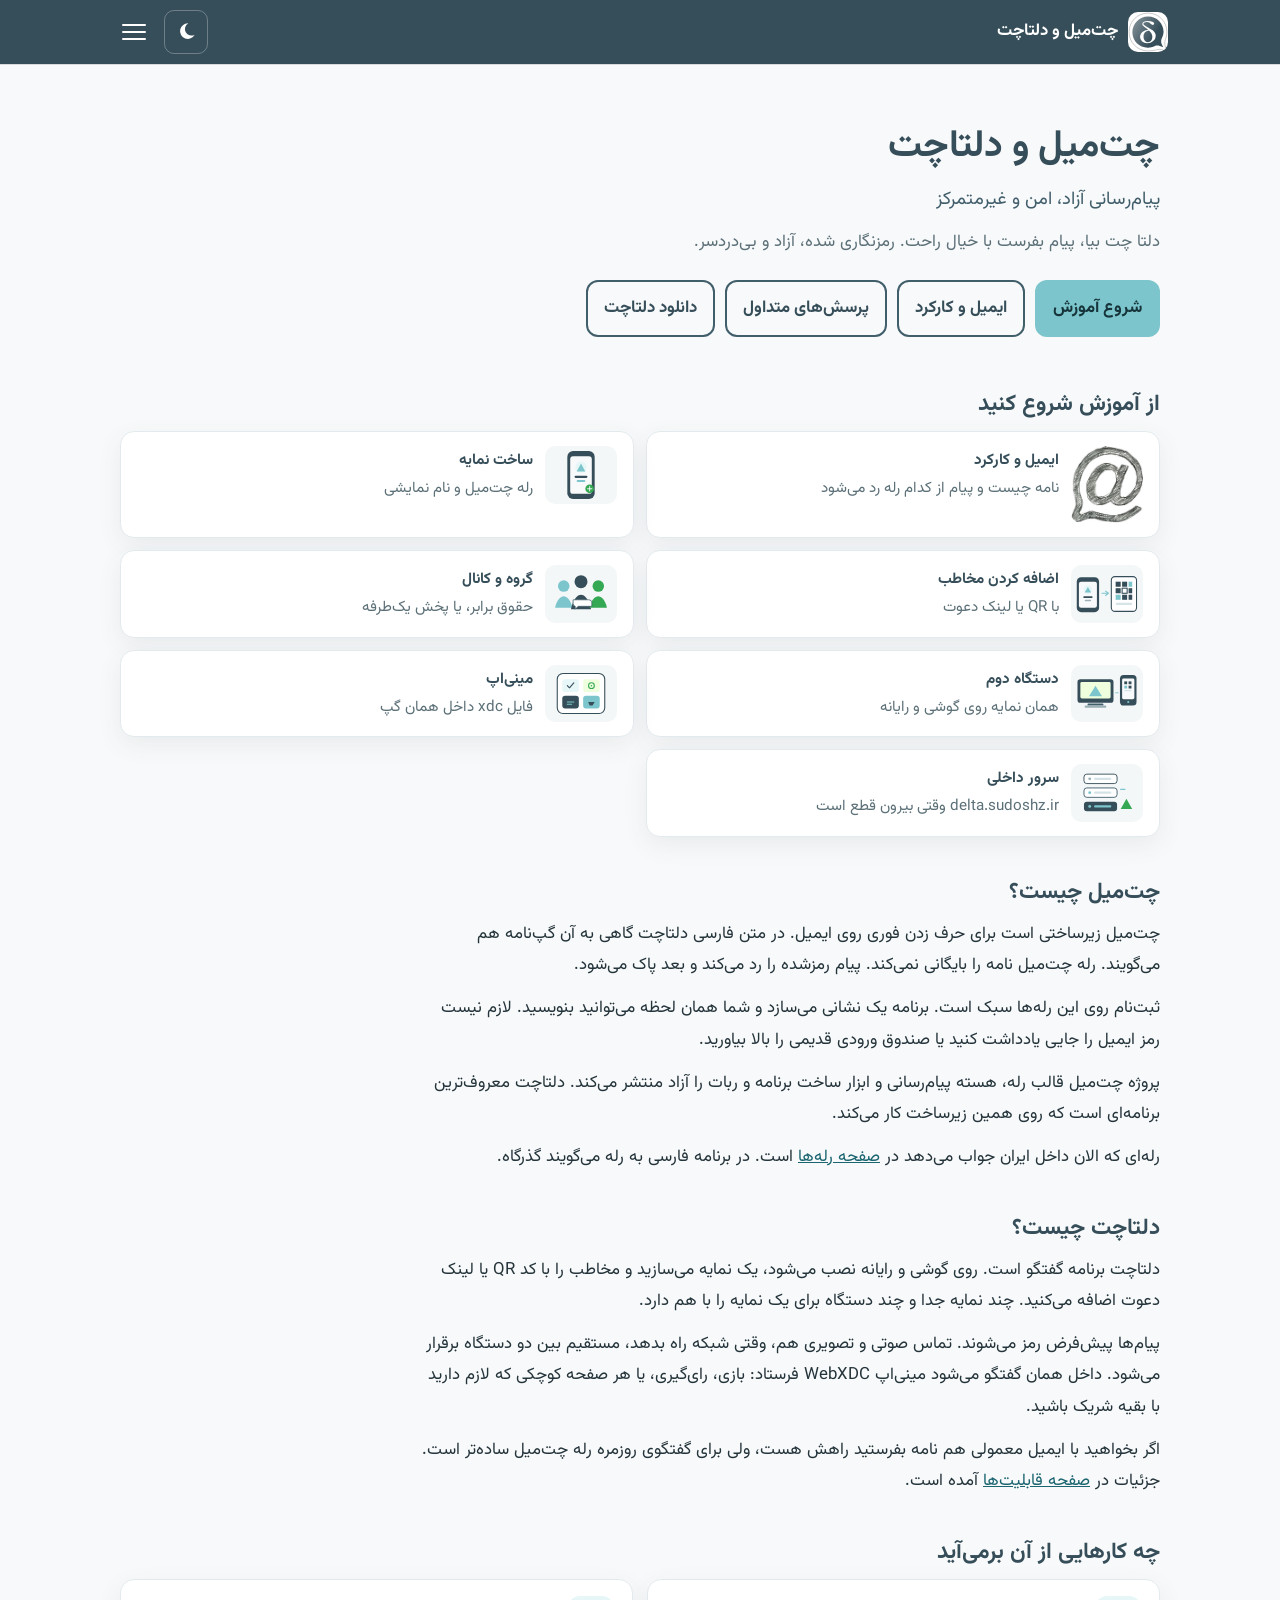
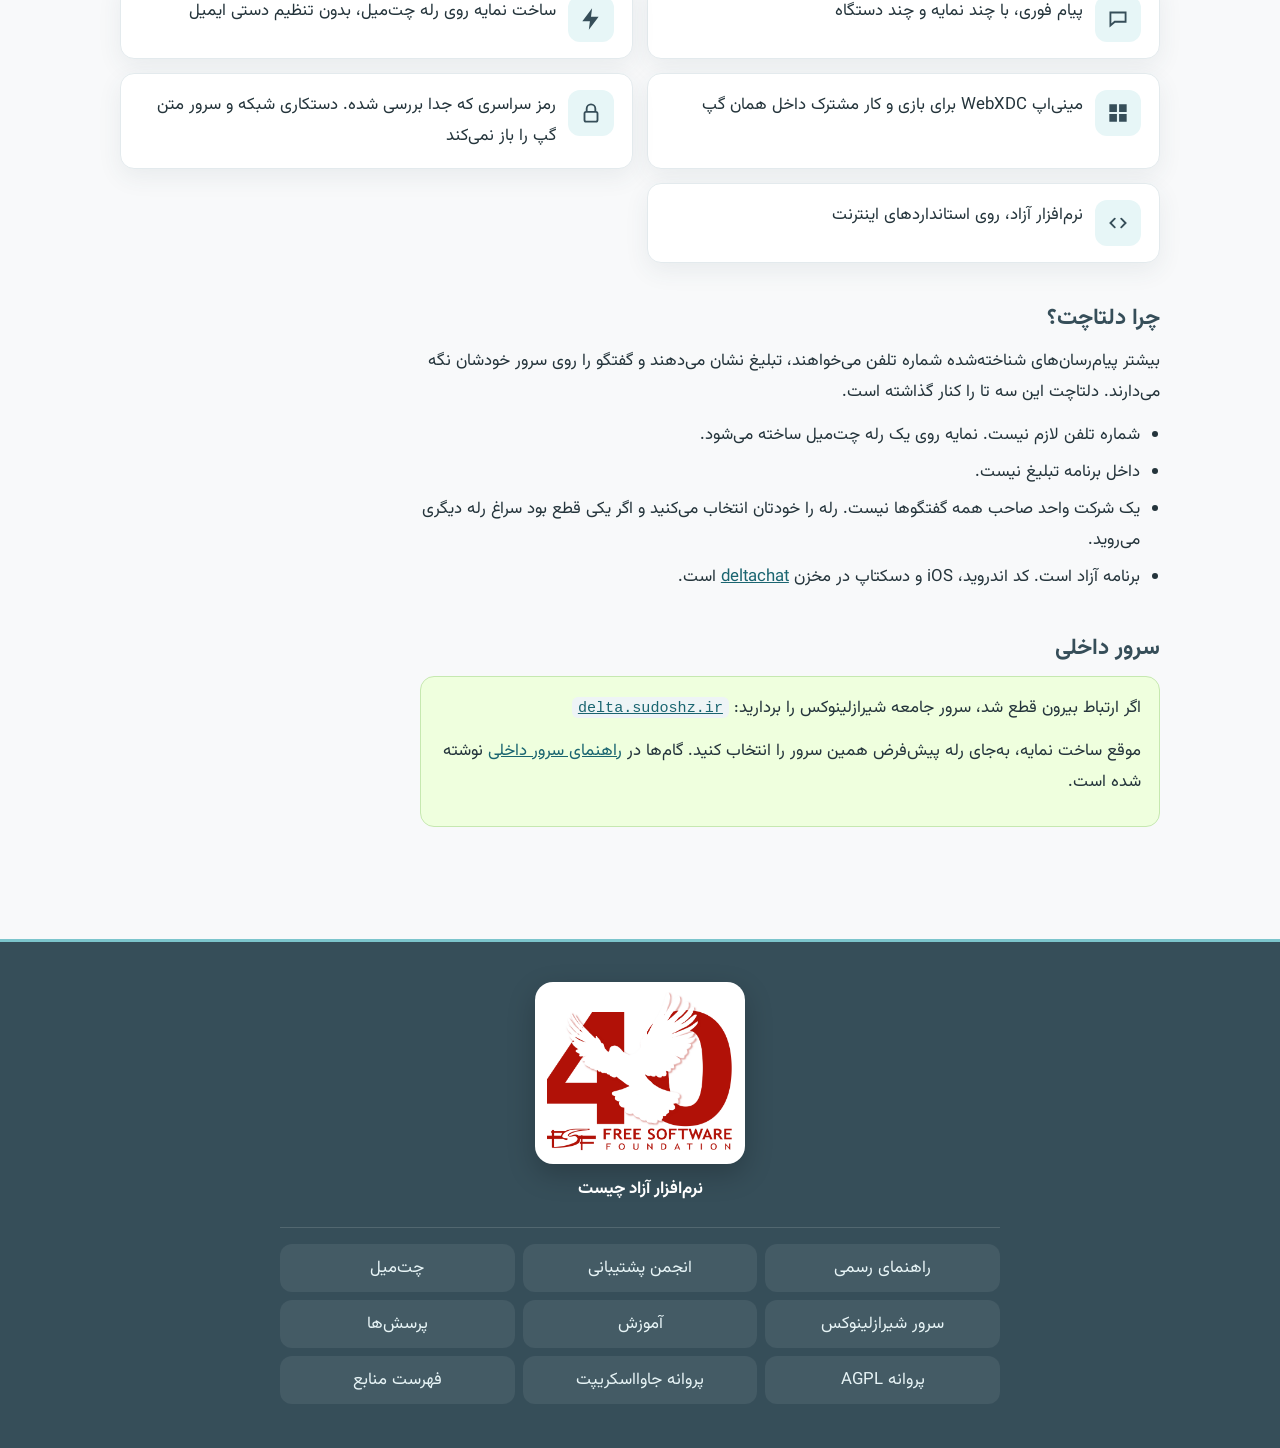
==== index.html @ dcf35a56 "Publish the Persian Chatmail and Delta Chat guide for chatmaill.ir. Co-authored-by: Cursor <cursorag" ====
<!DOCTYPE html>
<html lang="fa" dir="rtl">
<head>
  <meta charset="utf-8">
  <meta name="viewport" content="width=device-width, initial-scale=1">
  <title>چت‌میل و دلتاچت | پیام‌رسانی آزاد و امن</title>
  <meta name="description" content="معرفی چت‌میل و دلتاچت: پیام‌رسان آزاد با رمزنگاری سراسری، رله امن، مینی‌اپ WebXDC و سرور داخلی delta.sudoshz.ir.">
  <meta name="robots" content="index, follow, max-image-preview:large, max-snippet:-1, max-video-preview:-1">
  <link rel="canonical" href="https://chatmaill.ir/">
  <link rel="alternate" hreflang="fa" href="https://chatmaill.ir/">
  <link rel="alternate" hreflang="x-default" href="https://chatmaill.ir/">
  <meta property="og:locale" content="fa_IR">
  <meta property="og:type" content="website">
  <meta property="og:site_name" content="چت‌میل و دلتاچت">
  <meta property="og:title" content="چت‌میل و دلتاچت | پیام‌رسانی آزاد و امن">
  <meta property="og:description" content="معرفی چت‌میل و دلتاچت: پیام‌رسان آزاد با رمزنگاری سراسری، رله امن، مینی‌اپ WebXDC و سرور داخلی delta.sudoshz.ir.">
  <meta property="og:url" content="https://chatmaill.ir/">
  <meta property="og:image" content="https://chatmaill.ir/assets/apple-touch-icon.png">
  <meta property="og:image:alt" content="نشان دلتاچت">
  <meta name="twitter:card" content="summary">
  <meta name="twitter:title" content="چت‌میل و دلتاچت | پیام‌رسانی آزاد و امن">
  <meta name="twitter:description" content="معرفی چت‌میل و دلتاچت: پیام‌رسان آزاد با رمزنگاری سراسری، رله امن، مینی‌اپ WebXDC و سرور داخلی delta.sudoshz.ir.">
  <meta name="twitter:image" content="https://chatmaill.ir/assets/apple-touch-icon.png">
  <link rel="sitemap" type="application/xml" title="نقشه سایت" href="sitemap.xml">
  <meta name="theme-color" content="#364e59" media="(prefers-color-scheme: light)">
  <meta name="theme-color" content="#0d1418" media="(prefers-color-scheme: dark)">
  <link rel="icon" href="assets/logo.svg" type="image/svg+xml">
  <link rel="apple-touch-icon" href="assets/apple-touch-icon.png">
  <link rel="preload" href="fonts/Vazirmatn-Regular.woff2" as="font" type="font/woff2" crossorigin>
  <script src="js/site.js"></script>
  <link rel="stylesheet" href="css/style.css">
  <script type="application/ld+json">
  {"@context":"https://schema.org","@graph":[{"@type":"WebSite","name":"چت‌میل و دلتاچت","inLanguage":"fa","description":"معرفی چت‌میل و دلتاچت: پیام‌رسان آزاد با رمزنگاری سراسری، رله امن، مینی‌اپ WebXDC و سرور داخلی delta.sudoshz.ir."},{"@type":"WebPage","name":"چت‌میل و دلتاچت | پیام‌رسانی آزاد و امن","description":"معرفی چت‌میل و دلتاچت: پیام‌رسان آزاد با رمزنگاری سراسری، رله امن، مینی‌اپ WebXDC و سرور داخلی delta.sudoshz.ir.","inLanguage":"fa","isPartOf":{"@type":"WebSite","name":"چت‌میل و دلتاچت"}}]}
  </script>
</head>
<body>
  <a class="skip" href="#content">رفتن به محتوا</a>
  <header class="site-header">
    <div class="header-bar">
      <a class="brand" href="index.html">
        <img class="logo" src="assets/logo.svg" alt="">
        <span>چت‌میل و دلتاچت</span>
      </a>
      <button type="button" class="theme-btn" id="theme-btn" aria-pressed="false" aria-label="تم تاریک">
        <svg class="theme-icon theme-icon-moon" viewBox="0 0 24 24" aria-hidden="true"><path fill="currentColor" d="M14.5 2.5a8.5 8.5 0 1 0 7 12.5 7 7 0 1 1-7-12.5z"/></svg>
        <svg class="theme-icon theme-icon-sun" viewBox="0 0 24 24" aria-hidden="true"><circle cx="12" cy="12" r="4" fill="none" stroke="currentColor" stroke-width="1.8"/><path fill="none" stroke="currentColor" stroke-width="1.8" stroke-linecap="round" d="M12 2.5v2.2M12 19.3v2.2M2.5 12h2.2M19.3 12h2.2M5.1 5.1l1.6 1.6M17.3 17.3l1.6 1.6M18.9 5.1l-1.6 1.6M6.7 17.3l-1.6 1.6"/></svg>
      </button>
      <input class="nav-toggle" type="checkbox" id="nav-toggle">
      <label class="nav-btn" for="nav-toggle">
        <span class="sr-only">باز و بسته کردن منو</span>
        <span></span><span></span><span></span>
      </label>
      <nav class="site-nav" aria-label="اصلی">
        <a href="index.html" aria-current="page">خانه</a>
        <a href="how.html">کارکرد</a>
        <a href="guides.html">آموزش</a>
        <a href="faq.html">پرسش‌ها</a>
        <a href="relays.html">رله‌ها</a>
        <a href="features.html">قابلیت‌ها</a>
        <a href="downloads.html">دانلود</a>
        <a href="bots-apps.html">ربات‌ها</a>
        <a href="sources.html">منابع</a>
      </nav>
    </div>
  </header>

  <main id="content" class="wrap">
    <header class="hero prose">
      <h1>چت‌میل و دلتاچت</h1>
      <p class="lede">پیام‌رسانی آزاد، امن و غیرمتمرکز</p>
      <p class="verse">دلتا چت بیا، پیام بفرست با خیال راحت. رمزنگاری شده، آزاد و بی‌دردسر.</p>
      <div class="actions">
        <a class="btn" href="guides.html">شروع آموزش</a>
        <a class="btn btn-ghost" href="how.html">ایمیل و کارکرد</a>
        <a class="btn btn-ghost" href="faq.html">پرسش‌های متداول</a>
        <a class="btn btn-ghost" href="downloads.html">دانلود دلتاچت</a>
      </div>
    </header>

    <section>
      <h2>از آموزش شروع کنید</h2>
      <div class="path-grid">
        <a class="path-card reveal" href="how.html">
          <img class="illu" src="assets/lesson/chatmail-drawn.jpg" width="72" height="72" alt="">
          <span><strong>ایمیل و کارکرد</strong> نامه چیست و پیام از کدام رله رد می‌شود</span>
        </a>
        <a class="path-card reveal" href="guides.html#profile">
          <img class="illu" src="assets/illu-profile.svg" width="72" height="58" alt="">
          <span><strong>ساخت نمایه</strong> رله چت‌میل و نام نمایشی</span>
        </a>
        <a class="path-card reveal" href="guides.html#contact">
          <img class="illu" src="assets/illu-contact.svg" width="72" height="58" alt="">
          <span><strong>اضافه کردن مخاطب</strong> با QR یا لینک دعوت</span>
        </a>
        <a class="path-card reveal" href="guides.html#group">
          <img class="illu" src="assets/illu-group.svg" width="72" height="58" alt="">
          <span><strong>گروه و کانال</strong> حقوق برابر، یا پخش یک‌طرفه</span>
        </a>
        <a class="path-card reveal" href="guides.html#second">
          <img class="illu" src="assets/illu-devices.svg" width="72" height="58" alt="">
          <span><strong>دستگاه دوم</strong> همان نمایه روی گوشی و رایانه</span>
        </a>
        <a class="path-card reveal" href="guides.html#apps">
          <img class="illu" src="assets/illu-apps.svg" width="72" height="58" alt="">
          <span><strong>مینی‌اپ</strong> فایل xdc داخل همان گپ</span>
        </a>
        <a class="path-card reveal" href="guides.html#local-server">
          <img class="illu" src="assets/illu-relay.svg" width="72" height="58" alt="">
          <span><strong>سرور داخلی</strong> delta.sudoshz.ir وقتی بیرون قطع است</span>
        </a>
      </div>
    </section>

    <section class="prose" id="chatmail">
      <h2>چت‌میل چیست؟</h2>
      <p>چت‌میل زیرساختی است برای حرف زدن فوری روی ایمیل. در متن فارسی دلتاچت گاهی به آن گپ‌نامه هم می‌گویند. رله چت‌میل نامه را بایگانی نمی‌کند. پیام رمزشده را رد می‌کند و بعد پاک می‌شود.</p>
      <p>ثبت‌نام روی این رله‌ها سبک است. برنامه یک نشانی می‌سازد و شما همان لحظه می‌توانید بنویسید. لازم نیست رمز ایمیل را جایی یادداشت کنید یا صندوق ورودی قدیمی را بالا بیاورید.</p>
      <p>پروژه چت‌میل قالب رله، هسته پیام‌رسانی و ابزار ساخت برنامه و ربات را آزاد منتشر می‌کند. دلتاچت معروف‌ترین برنامه‌ای است که روی همین زیرساخت کار می‌کند.</p>
      <p>رله‌ای که الان داخل ایران جواب می‌دهد در <a href="relays.html">صفحه رله‌ها</a> است. در برنامه فارسی به رله می‌گویند گذرگاه.</p>
    </section>

    <section class="prose" id="deltachat">
      <h2>دلتاچت چیست؟</h2>
      <p>دلتاچت برنامه گفتگو است. روی گوشی و رایانه نصب می‌شود، یک نمایه می‌سازید و مخاطب را با کد QR یا لینک دعوت اضافه می‌کنید. چند نمایه جدا و چند دستگاه برای یک نمایه را با هم دارد.</p>
      <p>پیام‌ها پیش‌فرض رمز می‌شوند. تماس صوتی و تصویری هم، وقتی شبکه راه بدهد، مستقیم بین دو دستگاه برقرار می‌شود. داخل همان گفتگو می‌شود مینی‌اپ WebXDC فرستاد: بازی، رای‌گیری، یا هر صفحه کوچکی که لازم دارید با بقیه شریک باشید.</p>
      <p>اگر بخواهید با ایمیل معمولی هم نامه بفرستید راهش هست، ولی برای گفتگوی روزمره رله چت‌میل ساده‌تر است. جزئیات در <a href="features.html">صفحه قابلیت‌ها</a> آمده است.</p>
    </section>

    <section>
      <h2>چه کارهایی از آن برمی‌آید</h2>
      <ul class="feature-list">
        <li class="reveal">
          <span class="icon-badge" aria-hidden="true"><svg viewBox="0 0 24 24"><path fill="none" stroke="currentColor" stroke-width="1.7" d="M5 6h14v8.5H9L5 18z"/></svg></span>
          <span>پیام فوری، با چند نمایه و چند دستگاه</span>
        </li>
        <li class="reveal">
          <span class="icon-badge" aria-hidden="true"><svg viewBox="0 0 24 24"><path fill="currentColor" d="M13 2 4 14h7l-1 8 9-12h-7z"/></svg></span>
          <span>ساخت نمایه روی رله چت‌میل، بدون تنظیم دستی ایمیل</span>
        </li>
        <li class="reveal">
          <span class="icon-badge" aria-hidden="true"><svg viewBox="0 0 24 24"><path fill="currentColor" d="M4 4h7v7H4zm9 0h7v7h-7zM4 13h7v7H4zm9 0h7v7h-7z"/></svg></span>
          <span>مینی‌اپ WebXDC برای بازی و کار مشترک داخل همان گپ</span>
        </li>
        <li class="reveal">
          <span class="icon-badge" aria-hidden="true"><svg viewBox="0 0 24 24"><rect x="6" y="11" width="12" height="9" rx="1.5" fill="none" stroke="currentColor" stroke-width="1.7"/><path d="M8 11V8a4 4 0 0 1 8 0v3" fill="none" stroke="currentColor" stroke-width="1.7"/></svg></span>
          <span>رمز سراسری که جدا بررسی شده. دستکاری شبکه و سرور متن گپ را باز نمی‌کند</span>
        </li>
        <li class="reveal">
          <span class="icon-badge" aria-hidden="true"><svg viewBox="0 0 24 24"><path fill="none" stroke="currentColor" stroke-width="1.7" stroke-linecap="round" d="m9 8-4 4 4 4M15 8l4 4-4 4"/></svg></span>
          <span>نرم‌افزار آزاد، روی استانداردهای اینترنت</span>
        </li>
      </ul>
    </section>

    <section class="prose">
      <h2>چرا دلتاچت؟</h2>
      <p>بیشتر پیام‌رسان‌های شناخته‌شده شماره تلفن می‌خواهند، تبلیغ نشان می‌دهند و گفتگو را روی سرور خودشان نگه می‌دارند. دلتاچت این سه تا را کنار گذاشته است.</p>
      <ul class="plain-list">
        <li>شماره تلفن لازم نیست. نمایه روی یک رله چت‌میل ساخته می‌شود.</li>
        <li>داخل برنامه تبلیغ نیست.</li>
        <li>یک شرکت واحد صاحب همه گفتگوها نیست. رله را خودتان انتخاب می‌کنید و اگر یکی قطع بود سراغ رله دیگری می‌روید.</li>
        <li>برنامه آزاد است. کد اندروید، iOS و دسکتاپ در مخزن <a href="https://github.com/deltachat">deltachat</a> است.</li>
      </ul>
    </section>

    <section class="prose">
      <h2>سرور داخلی</h2>
      <div class="notice">
        <p>اگر ارتباط بیرون قطع شد، سرور جامعه شیرازلینوکس را بردارید: <a href="https://delta.sudoshz.ir/"><code>delta.sudoshz.ir</code></a></p>
        <p>موقع ساخت نمایه، به‌جای رله پیش‌فرض همین سرور را انتخاب کنید. گام‌ها در <a href="guides.html#local-server">راهنمای سرور داخلی</a> نوشته شده است.</p>
      </div>
    </section>
  </main>

  <footer class="site-footer">
    <div class="footer-inner">
      <a class="fsf-mark" href="https://sudoshz.ir/what-is-free-software">
        <img src="assets/fsf-logo.png" width="2588" height="2216" alt="">
        <span>نرم‌افزار آزاد چیست</span>
      </a>
      <nav aria-label="منابع رسمی">
        <a href="https://delta.chat/fa/help">راهنمای رسمی</a>
        <a href="https://support.delta.chat/">انجمن پشتیبانی</a>
        <a href="https://chatmail.at/">چت‌میل</a>
        <a href="https://delta.sudoshz.ir/">سرور شیرازلینوکس</a>
        <a href="guides.html">آموزش</a>
        <a href="faq.html">پرسش‌ها</a>
        <a href="license.html">پروانه AGPL</a>
        <a href="license.html#jslicense-labels1" rel="jslicense">پروانه جاوااسکریپت</a>
        <a href="sources.html">فهرست منابع</a>
      </nav>
    </div>
  </footer>
</body>
</html>
---- css/style.css ----
/* معرفی چت‌میل و دلتاچت
   توکن‌ها نزدیک رنگ رسمی delta.chat هستند. متن دکمه فیروزه‌ای تیره می‌ماند. */

@font-face {
  font-family: Vazirmatn;
  src: url("../fonts/Vazirmatn-Regular.woff2") format("woff2");
  font-weight: 400;
  font-style: normal;
  font-display: swap;
}

@font-face {
  font-family: Vazirmatn;
  src: url("../fonts/Vazirmatn-Bold.woff2") format("woff2");
  font-weight: 700;
  font-style: normal;
  font-display: swap;
}

:root {
  color-scheme: light;
  --ink: #364e59;
  --ink-2: #415e6b;
  --accent: #7cc5cc;
  --on-accent: #16343a;
  --safe: #1b7a32;
  --safe-bg: #efffde;
  --safe-line: #c6e8b0;
  --bg: #f8f9fa;
  --card: #ffffff;
  --text: #24343b;
  --muted: #5c7078;
  --line: #e3eaed;
  --link: #1a6570;
  --shadow: 0 8px 24px rgba(54, 78, 89, 0.08);
  --radius: 14px;
  --max: 1080px;
  --header: 64px;
  --header-bg: #364e59;
  --code-bg: #eef4f6;
  --code-block: #24343b;
  --code-block-text: #e7f6f7;
  --chip: #ffffff;
  --soft: #f3fbfb;
  --badge: #e7f6f7;
}

html[data-theme="dark"] {
  color-scheme: dark;
  --ink: #d5e6eb;
  --ink-2: #b7c9ce;
  --accent: #7cc5cc;
  --on-accent: #10262b;
  --safe: #9ed68a;
  --safe-bg: #1a3324;
  --safe-line: #2d5a38;
  --bg: #12191d;
  --card: #1c272c;
  --text: #e7eef0;
  --muted: #a9bcc2;
  --line: #314148;
  --link: #8ed4da;
  --shadow: 0 8px 24px rgba(0, 0, 0, 0.32);
  --header-bg: #0d1418;
  --code-bg: #243238;
  --code-block: #0d1418;
  --code-block-text: #e7f6f7;
  --chip: #1c272c;
  --soft: #243238;
  --badge: #1a3338;
}

@media (prefers-color-scheme: dark) {
  html:not([data-theme="light"]) {
    color-scheme: dark;
    --ink: #d5e6eb;
    --ink-2: #b7c9ce;
    --accent: #7cc5cc;
    --on-accent: #10262b;
    --safe: #9ed68a;
    --safe-bg: #1a3324;
    --safe-line: #2d5a38;
    --bg: #12191d;
    --card: #1c272c;
    --text: #e7eef0;
    --muted: #a9bcc2;
    --line: #314148;
    --link: #8ed4da;
    --shadow: 0 8px 24px rgba(0, 0, 0, 0.32);
    --header-bg: #0d1418;
    --code-bg: #243238;
    --code-block: #0d1418;
    --code-block-text: #e7f6f7;
    --chip: #1c272c;
    --soft: #243238;
    --badge: #1a3338;
  }
}

*,
*::before,
*::after {
  box-sizing: border-box;
}

html {
  scroll-behavior: smooth;
  overflow-x: clip;
}

body {
  margin: 0;
  background: var(--bg);
  color: var(--text);
  font-family: Vazirmatn, Tahoma, sans-serif;
  font-size: 1.05rem;
  line-height: 1.85;
  overflow-wrap: break-word;
  padding-left: env(safe-area-inset-left);
  padding-right: env(safe-area-inset-right);
}

img,
svg {
  max-width: 100%;
  height: auto;
}

a {
  color: var(--link);
}

a:hover {
  color: var(--ink);
}

:focus-visible {
  outline: 3px solid var(--accent);
  outline-offset: 2px;
}

.skip {
  position: absolute;
  right: 12px;
  top: -48px;
  z-index: 20;
  background: var(--card);
  color: var(--ink);
  padding: 8px 12px;
  border-radius: 8px;
}

.skip:focus {
  top: 12px;
}

.sr-only {
  position: absolute;
  width: 1px;
  height: 1px;
  padding: 0;
  margin: -1px;
  overflow: hidden;
  clip: rect(0, 0, 0, 0);
  border: 0;
}

.site-header {
  position: sticky;
  top: 0;
  z-index: 10;
  background: var(--header-bg);
  color: #fff;
  box-shadow: 0 1px 0 rgba(0, 0, 0, 0.12);
}

.header-bar {
  display: flex;
  flex-wrap: wrap;
  align-items: center;
  justify-content: space-between;
  gap: 8px 16px;
  max-width: var(--max);
  margin: 0 auto;
  padding: 10px 20px;
  min-height: var(--header);
}

.brand span {
  min-width: 0;
}

.brand {
  display: flex;
  align-items: center;
  gap: 10px;
  color: #fff;
  text-decoration: none;
  font-weight: 700;
}

.brand:hover {
  color: var(--accent);
}

.logo {
  width: 40px;
  height: 40px;
  flex: none;
  background: #fff;
  border-radius: 10px;
  object-fit: cover;
}

.shot {
  width: 100%;
  max-width: 320px;
  height: auto;
  border-radius: 12px;
  display: block;
}

.nav-toggle {
  position: absolute;
  width: 1px;
  height: 1px;
  overflow: hidden;
  clip: rect(0, 0, 0, 0);
}

.nav-btn {
  display: inline-flex;
  flex-direction: column;
  justify-content: center;
  gap: 5px;
  width: 44px;
  height: 44px;
  padding: 10px;
  border-radius: 10px;
  cursor: pointer;
}

.nav-btn span:not(.sr-only) {
  display: block;
  height: 2px;
  background: #fff;
  border-radius: 2px;
}

.site-nav {
  display: none;
  width: 100%;
  flex-direction: column;
  gap: 4px;
  padding-bottom: 8px;
}

.nav-toggle:checked ~ .site-nav {
  display: flex;
}

.site-nav a {
  color: #fff;
  text-decoration: none;
  padding: 8px 12px;
  border-radius: 10px;
}

.site-nav a:hover,
.site-nav a[aria-current="page"] {
  background: rgba(124, 197, 204, 0.22);
  color: #fff;
}

.wrap {
  max-width: var(--max);
  margin: 0 auto;
  padding: 8px 20px 72px;
}

.prose {
  max-width: 740px;
}

.hero {
  padding: 48px 0 12px;
}

.hero h1,
.page-head h1,
h2,
h3 {
  color: var(--ink);
  line-height: 1.45;
}

.hero h1,
.page-head h1 {
  margin: 0 0 8px;
  font-size: clamp(1.7rem, 4vw, 2.35rem);
}

.lede {
  margin: 0;
  color: var(--ink-2);
  font-size: 1.15rem;
}

.verse {
  margin: 10px 0 0;
  color: var(--muted);
}

.actions {
  display: flex;
  flex-wrap: wrap;
  gap: 10px;
  margin-top: 22px;
}

.hero .actions {
  justify-content: flex-start;
}

.btn {
  display: inline-block;
  background: var(--accent);
  color: var(--on-accent);
  font-weight: 700;
  text-decoration: none;
  padding: 11px 16px;
  border-radius: 12px;
  border: 2px solid transparent;
}

.btn:hover {
  color: var(--on-accent);
  background: #8ed0d6;
}

.btn-ghost {
  background: transparent;
  border-color: var(--ink-2);
  color: var(--ink);
}

.btn-ghost:hover {
  background: var(--card);
  color: var(--ink);
}

.btn-small {
  padding: 7px 12px;
  font-size: 0.95rem;
}

section {
  margin: 40px 0;
}

h2 {
  margin: 0 0 10px;
  font-size: 1.4rem;
}

h3 {
  margin: 0 0 6px;
  font-size: 1.12rem;
  color: var(--ink-2);
}

p {
  margin: 0 0 12px;
}

.grid {
  display: grid;
  grid-template-columns: 1fr;
  gap: 14px;
}

.card {
  background: var(--card);
  border: 1px solid var(--line);
  border-radius: var(--radius);
  box-shadow: var(--shadow);
  padding: 18px 18px 16px;
  min-width: 0;
}

.feature-list {
  list-style: none;
  margin: 0;
  padding: 0;
  display: grid;
  gap: 14px;
}

.feature-list li {
  display: flex;
  gap: 12px;
  align-items: flex-start;
  background: var(--card);
  border: 1px solid var(--line);
  border-radius: var(--radius);
  box-shadow: var(--shadow);
  padding: 16px 18px;
  min-width: 0;
}

.feature-list li > * {
  min-width: 0;
}

.emo {
  font-size: 1.4rem;
  line-height: 1.4;
  flex: none;
}

.plain-list {
  margin: 0;
  padding: 0 1.2em 0 0;
}

.plain-list li + li {
  margin-top: 6px;
}

.notice {
  background: var(--safe-bg);
  border: 1px solid var(--safe-line);
  border-radius: var(--radius);
  padding: 16px 18px;
}

.notice strong {
  color: var(--safe);
}

.req {
  color: var(--muted);
  margin-bottom: 8px;
}

code,
.ltr {
  direction: ltr;
  unicode-bidi: isolate;
}

code {
  font-family: ui-monospace, "Cascadia Code", monospace;
  font-size: 0.9em;
  background: var(--code-bg);
  padding: 0.1em 0.4em;
  border-radius: 6px;
  overflow-wrap: anywhere;
}

pre {
  direction: ltr;
  text-align: left;
  background: var(--code-block);
  color: var(--code-block-text);
  padding: 12px 14px;
  border-radius: 12px;
  overflow-x: auto;
  max-width: 100%;
  margin: 12px 0 0;
  white-space: pre-wrap;
}

pre code {
  background: transparent;
  color: inherit;
  padding: 0;
  white-space: pre-wrap;
}

.links {
  display: flex;
  flex-wrap: wrap;
  gap: 8px 14px;
  margin: 8px 0 0;
  padding: 0;
  list-style: none;
}

.app-index {
  columns: 1;
  margin: 12px 0 0;
  padding: 0 1.2rem 0 0;
}

.app-index li {
  break-inside: avoid;
  margin: 0 0 6px;
}

@media (min-width: 720px) {
  .app-index {
    columns: 2;
  }
}

@media (min-width: 1040px) {
  .app-index {
    columns: 3;
  }
}

.steps {
  list-style: none;
  margin: 0;
  padding: 0;
  counter-reset: step;
}

.steps > li {
  counter-increment: step;
  position: relative;
  background: var(--card);
  border: 1px solid var(--line);
  border-radius: var(--radius);
  box-shadow: var(--shadow);
  padding: 16px 64px 16px 18px;
  margin: 0 0 12px;
}

.steps > li::before {
  content: counter(step);
  position: absolute;
  right: 16px;
  top: 18px;
  width: 32px;
  height: 32px;
  border-radius: 50%;
  background: var(--accent);
  color: var(--on-accent);
  font-weight: 700;
  display: grid;
  place-items: center;
  line-height: 1;
}

.source-list {
  list-style: none;
  margin: 0;
  padding: 0;
  display: grid;
  gap: 12px;
}

.source-list a {
  font-weight: 700;
}

.page-head {
  padding-top: 36px;
}

.crumb {
  margin: 0 0 14px;
}

.crumb ol {
  display: flex;
  flex-wrap: wrap;
  align-items: center;
  gap: 4px 0;
  margin: 0;
  padding: 0;
  list-style: none;
  color: var(--muted);
  font-size: 0.92rem;
}

.crumb a {
  color: var(--link);
  text-decoration: none;
}

.crumb a:hover {
  text-decoration: underline;
}

.crumb li + li::before {
  content: "/";
  margin-inline: 8px;
  color: var(--muted);
}

.crumb [aria-current="page"] {
  color: var(--ink);
  font-weight: 700;
}

.page-head p:last-child {
  margin-bottom: 0;
}

.site-footer {
  background: var(--header-bg);
  color: #d5e2e6;
  padding: 40px 20px 44px;
  border-top: 3px solid var(--accent);
}

.footer-inner {
  max-width: var(--max);
  margin: 0 auto;
  display: flex;
  flex-direction: column;
  align-items: center;
  gap: 22px;
  text-align: center;
}

.fsf-mark {
  display: flex;
  flex-direction: column;
  align-items: center;
  gap: 10px;
  color: #fff;
  text-decoration: none;
}

.fsf-mark img {
  width: min(210px, 58vw);
  height: auto;
  background: #fff;
  border-radius: 18px;
  padding: 8px;
  box-shadow: 0 10px 28px rgba(0, 0, 0, 0.22);
}

.fsf-mark span {
  font-weight: 700;
}

.fsf-mark:hover {
  color: var(--accent);
}

.site-footer nav {
  display: grid;
  grid-template-columns: 1fr;
  gap: 8px;
  margin: 0;
  width: min(720px, 100%);
  padding-top: 16px;
  border-top: 1px solid rgba(255, 255, 255, 0.14);
}

.site-footer nav a {
  display: flex;
  align-items: center;
  justify-content: center;
  min-height: 48px;
  padding: 8px 14px;
  border-radius: 12px;
  background: rgba(255, 255, 255, 0.07);
  color: #e7f4f6;
  text-decoration: none;
  text-align: center;
  line-height: 1.45;
}

.site-footer nav a:hover {
  background: rgba(124, 197, 204, 0.2);
  color: #fff;
}

.site-footer p {
  margin: 0;
}

@media (min-width: 720px) {
  .grid-2,
  .path-grid {
    grid-template-columns: 1fr 1fr;
  }

  .feature-list {
    grid-template-columns: 1fr 1fr;
  }

  .lesson {
    grid-template-columns: minmax(200px, 300px) 1fr;
    align-items: start;
  }
}

.icon-badge {
  width: 46px;
  height: 46px;
  border-radius: 12px;
  background: var(--badge);
  color: var(--ink);
  display: grid;
  place-items: center;
  flex: none;
}

.icon-badge svg,
.illu {
  display: block;
}

.icon-badge svg {
  width: 26px;
  height: 26px;
}

.lesson-grid,
.path-grid {
  display: grid;
  gap: 12px;
}

.path-card {
  display: flex;
  gap: 12px;
  align-items: flex-start;
  background: var(--card);
  border: 1px solid var(--line);
  border-radius: var(--radius);
  box-shadow: var(--shadow);
  padding: 14px 16px;
  text-decoration: none;
  color: var(--text);
}

.path-card:hover {
  color: var(--text);
  border-color: var(--accent);
}

.path-card img {
  width: 72px;
  height: auto;
  flex: none;
  border-radius: 10px;
}

.path-card strong {
  display: block;
  color: var(--ink);
}

.path-card span {
  min-width: 0;
  color: var(--muted);
  font-size: 0.95rem;
}

.lesson {
  display: grid;
  gap: 14px;
  margin: 0 0 22px;
}

.illu-frame {
  background: var(--card);
  border: 1px solid var(--line);
  border-radius: var(--radius);
  box-shadow: var(--shadow);
  padding: 12px;
  display: grid;
  place-items: center;
}

.illu-frame img {
  width: 100%;
  max-width: 100%;
  height: auto;
}

.shot-stack {
  display: grid;
  gap: 10px;
  width: 100%;
}

.toc {
  display: flex;
  flex-wrap: wrap;
  gap: 8px;
  margin: 18px 0 8px;
  padding: 0;
  list-style: none;
}

.toc a {
  display: inline-block;
  background: var(--chip);
  border: 1px solid var(--line);
  border-radius: 999px;
  padding: 4px 12px;
  text-decoration: none;
  color: var(--ink);
}

.toc a:hover {
  border-color: var(--accent);
  color: var(--ink);
}

.faq details {
  background: var(--card);
  border: 1px solid var(--line);
  border-radius: 12px;
  margin: 0 0 8px;
}

.faq summary {
  cursor: pointer;
  font-weight: 700;
  color: var(--ink);
  padding: 12px 16px;
}

.faq summary:hover {
  background: var(--soft);
}

.faq .answer {
  padding: 0 16px 14px;
}

.license-table {
  width: 100%;
  table-layout: fixed;
  border-collapse: collapse;
  background: var(--card);
  border-radius: 12px;
  overflow: hidden;
}

.license-table th,
.license-table td {
  border: 1px solid var(--line);
  padding: 10px 12px;
  text-align: right;
  vertical-align: top;
  overflow-wrap: anywhere;
}

.license-table th {
  background: var(--badge);
  color: var(--ink);
}

.js .reveal {
  animation: none;
}

@media (prefers-reduced-motion: no-preference) {
  .js .reveal.is-in {
    animation: rise 0.45s ease both;
  }
}

@keyframes rise {
  from {
    opacity: 0;
    transform: translateY(10px);
  }

  to {
    opacity: 1;
    transform: none;
  }
}

.theme-btn {
  display: inline-grid;
  place-items: center;
  width: 44px;
  height: 44px;
  margin-inline-start: auto;
  padding: 0;
  border: 1px solid rgba(255, 255, 255, 0.28);
  border-radius: 10px;
  background: transparent;
  color: #fff;
  cursor: pointer;
}

.theme-btn svg {
  width: 22px;
  height: 22px;
}

.theme-icon-sun {
  display: none;
}

html[data-theme="dark"] .theme-icon-moon {
  display: none;
}

html[data-theme="dark"] .theme-icon-sun {
  display: block;
}

@media (prefers-color-scheme: dark) {
  html:not([data-theme="light"]) .theme-icon-moon {
    display: none;
  }

  html:not([data-theme="light"]) .theme-icon-sun {
    display: block;
  }
}

.route {
  display: flex;
  flex-wrap: wrap;
  align-items: stretch;
  gap: 18px 26px;
  list-style: none;
  margin: 8px 0 16px;
  padding: 0;
}

.route li {
  position: relative;
  flex: 1 1 8.5rem;
  background: var(--card);
  border: 2px solid var(--accent);
  border-radius: 14px;
  padding: 14px 12px;
  text-align: center;
  color: var(--ink);
  font-weight: 700;
  line-height: 1.45;
}

.route li span {
  display: block;
  margin-top: 4px;
  color: var(--muted);
  font-weight: 400;
  font-size: 0.92rem;
}

.route li + li::before {
  content: "←";
  position: absolute;
  top: 50%;
  right: -22px;
  transform: translateY(-50%);
  color: var(--accent);
  font-weight: 400;
  line-height: 1;
}

.key-pair {
  display: grid;
  gap: 12px;
  margin: 8px 0 16px;
}

.key-pair article {
  background: var(--card);
  border: 1px solid var(--line);
  border-radius: var(--radius);
  padding: 14px 16px;
}

.key-pair h3 {
  margin: 0 0 6px;
}

@media (min-width: 720px) {
  .key-pair {
    grid-template-columns: 1fr 1fr;
  }
}

@media (min-width: 1380px) {
  .nav-btn {
    display: none;
  }

  .theme-btn {
    margin-inline-start: 0;
    margin-inline-end: auto;
  }

  .site-nav {
    display: flex;
    flex-direction: row;
    width: auto;
    padding: 0;
    gap: 2px;
  }

  .site-nav a {
    padding: 8px 8px;
    font-size: 0.95rem;
  }

  .hero {
    padding-top: 72px;
  }

  .grid-3,
  .path-grid {
    grid-template-columns: 1fr 1fr 1fr;
  }
}

@media (max-width: 1379px) {
  .header-bar {
    display: grid;
    grid-template-columns: minmax(0, 1fr) auto auto;
    align-items: center;
    column-gap: 8px;
    row-gap: 0;
    padding: 8px 12px;
  }

  .brand span {
    overflow: hidden;
    text-overflow: ellipsis;
    white-space: nowrap;
  }

  .theme-btn {
    margin: 0;
  }

  .nav-toggle:checked ~ .site-nav {
    grid-column: 1 / -1;
    margin-top: 8px;
    padding-top: 8px;
    border-top: 1px solid rgba(255, 255, 255, 0.14);
  }

  .site-nav a {
    display: flex;
    align-items: center;
    min-height: 48px;
    padding: 10px 14px;
    background: rgba(255, 255, 255, 0.06);
  }

  .site-nav a:hover,
  .site-nav a[aria-current="page"] {
    background: rgba(124, 197, 204, 0.28);
    color: #fff;
  }
}

@media (max-width: 719px) {
  .wrap {
    padding: 4px 14px 56px;
  }

  .hero {
    padding-top: 28px;
  }

  .page-head {
    padding-top: 20px;
  }

  .hero .actions,
  .card .actions {
    flex-direction: column;
    align-items: stretch;
  }

  .btn {
    text-align: center;
  }

  .toc a {
    display: inline-flex;
    align-items: center;
    min-height: 40px;
  }

  .faq summary {
    padding: 14px 16px;
  }

  .route {
    flex-direction: column;
    align-items: stretch;
    gap: 26px;
  }

  .route li {
    flex: none;
  }

  .route li + li::before {
    content: "↓";
    top: -22px;
    right: 0;
    left: 0;
    transform: none;
    text-align: center;
  }

  .steps > li {
    padding: 14px 56px 14px 14px;
  }
}

@media (min-width: 560px) {
  .site-footer nav {
    grid-template-columns: 1fr 1fr;
  }
}

@media (min-width: 960px) {
  .site-footer nav {
    grid-template-columns: 1fr 1fr 1fr;
  }
}

@media (max-width: 480px) {
  .site-footer {
    padding: 28px 14px calc(24px + env(safe-area-inset-bottom));
  }

  .fsf-mark img {
    width: min(180px, 56vw);
  }
}
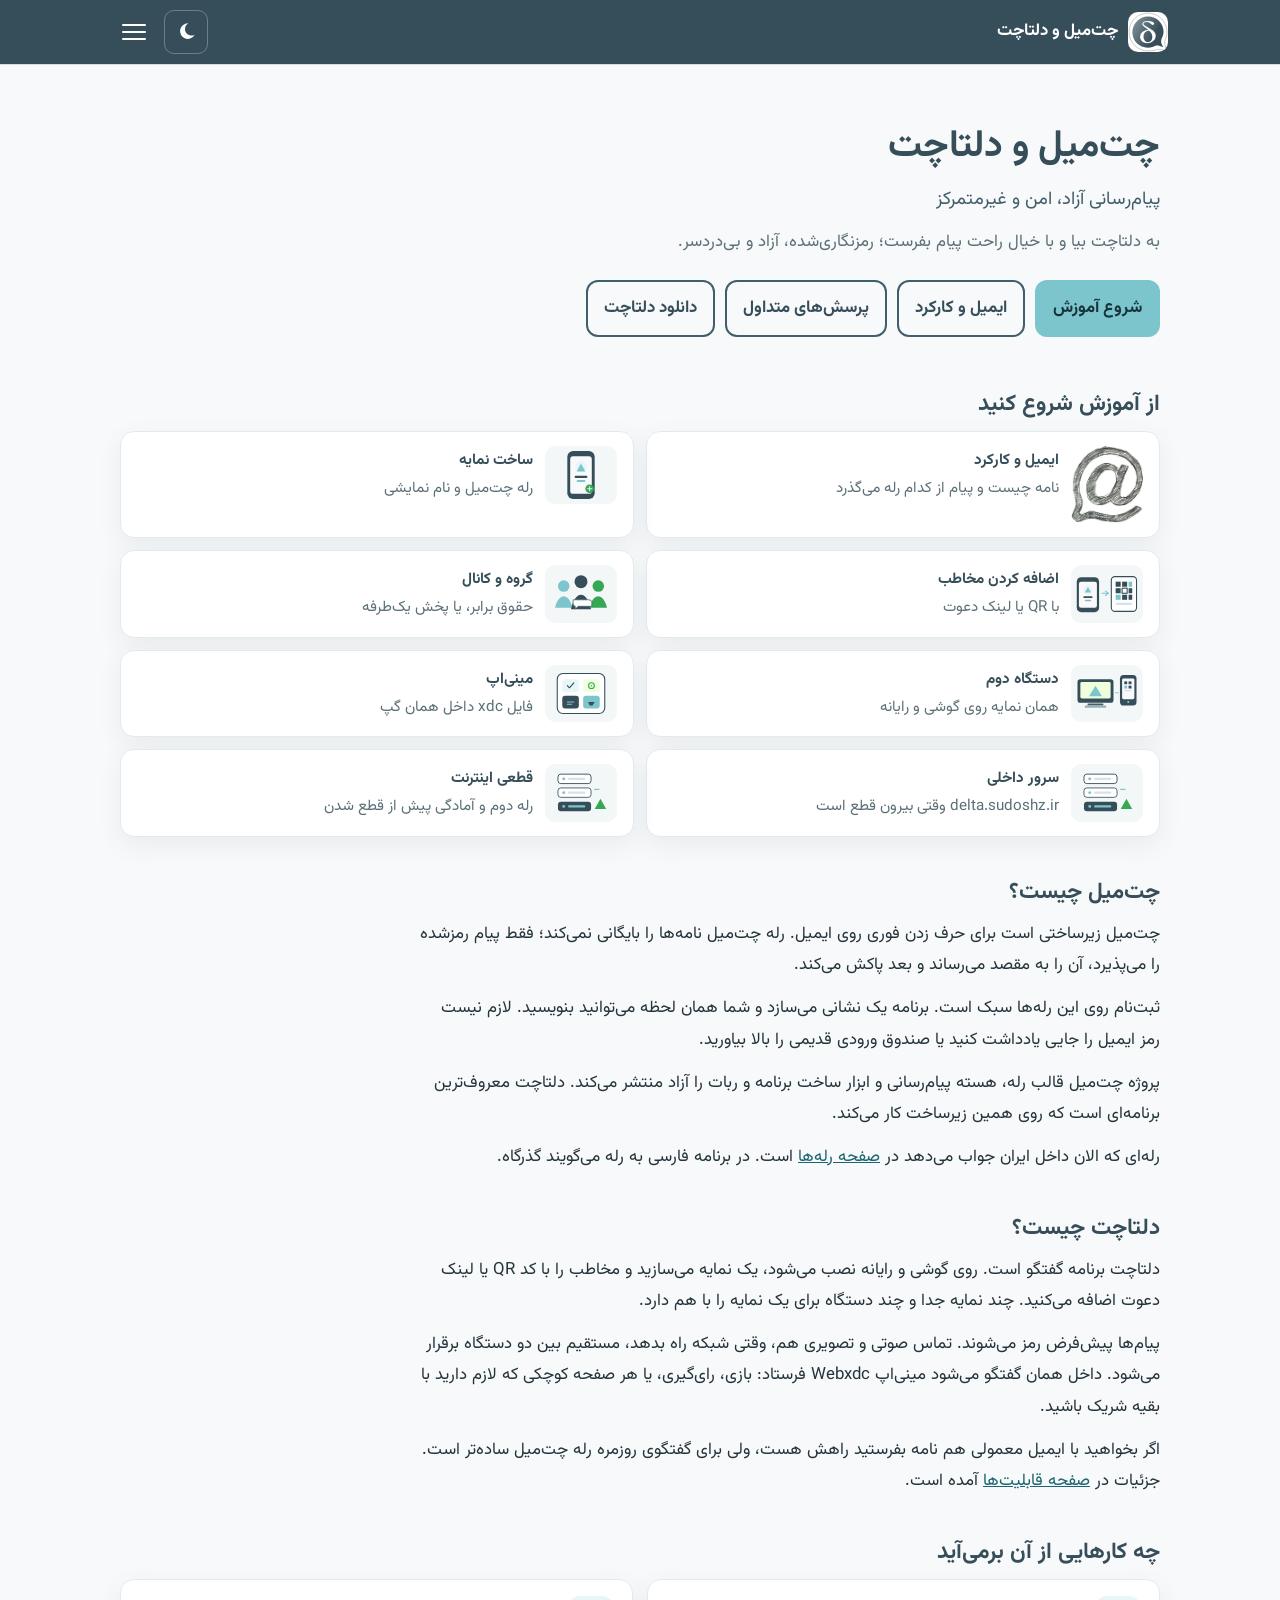
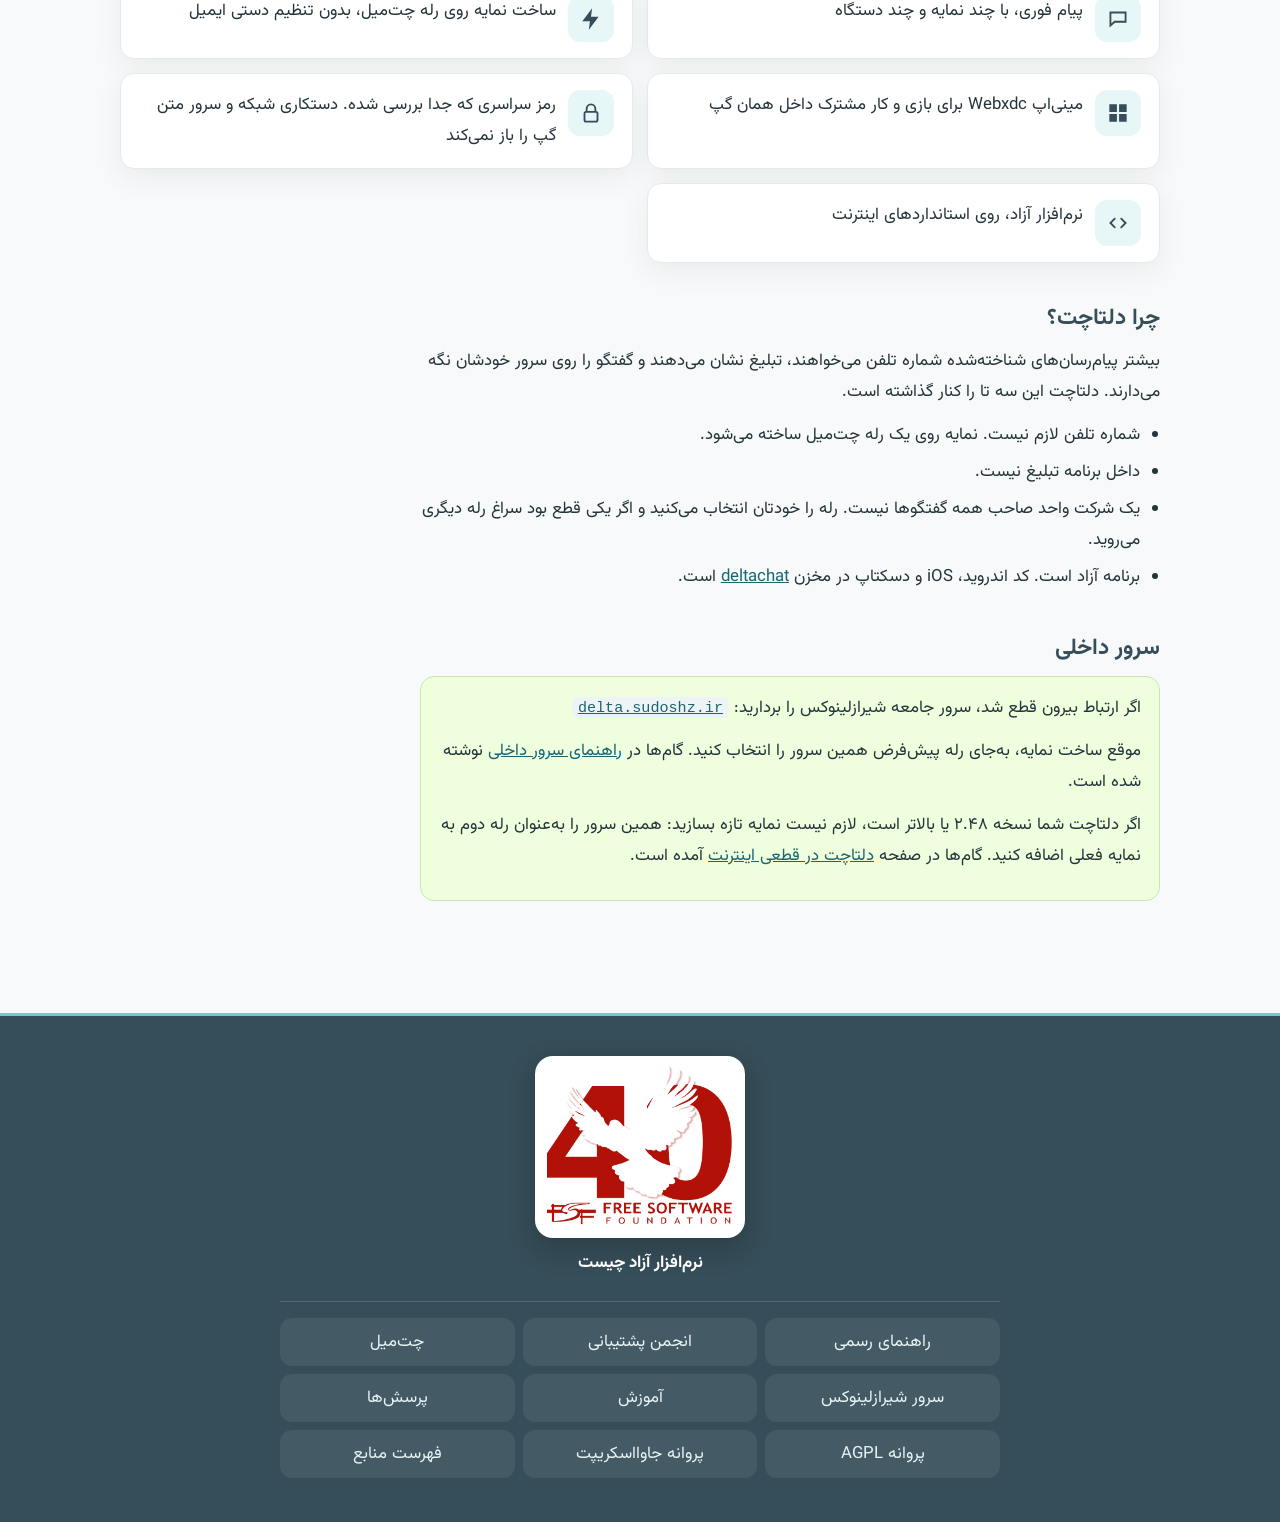
==== commit 7b1be935: "Add the outage and Madmail guides and correct the relay wording. The live site needs the second-rela" ====
--- a/index.html
+++ b/index.html
@@ -4,7 +4,7 @@
   <meta charset="utf-8">
   <meta name="viewport" content="width=device-width, initial-scale=1">
   <title>چت‌میل و دلتاچت | پیام‌رسانی آزاد و امن</title>
-  <meta name="description" content="معرفی چت‌میل و دلتاچت: پیام‌رسان آزاد با رمزنگاری سراسری، رله امن، مینی‌اپ WebXDC و سرور داخلی delta.sudoshz.ir.">
+  <meta name="description" content="معرفی چت‌میل و دلتاچت: پیام‌رسان آزاد با رمزنگاری سراسری، رله امن، مینی‌اپ Webxdc و سرور داخلی delta.sudoshz.ir.">
   <meta name="robots" content="index, follow, max-image-preview:large, max-snippet:-1, max-video-preview:-1">
   <link rel="canonical" href="https://chatmaill.ir/">
   <link rel="alternate" hreflang="fa" href="https://chatmaill.ir/">
@@ -13,13 +13,13 @@
   <meta property="og:type" content="website">
   <meta property="og:site_name" content="چت‌میل و دلتاچت">
   <meta property="og:title" content="چت‌میل و دلتاچت | پیام‌رسانی آزاد و امن">
-  <meta property="og:description" content="معرفی چت‌میل و دلتاچت: پیام‌رسان آزاد با رمزنگاری سراسری، رله امن، مینی‌اپ WebXDC و سرور داخلی delta.sudoshz.ir.">
+  <meta property="og:description" content="معرفی چت‌میل و دلتاچت: پیام‌رسان آزاد با رمزنگاری سراسری، رله امن، مینی‌اپ Webxdc و سرور داخلی delta.sudoshz.ir.">
   <meta property="og:url" content="https://chatmaill.ir/">
   <meta property="og:image" content="https://chatmaill.ir/assets/apple-touch-icon.png">
   <meta property="og:image:alt" content="نشان دلتاچت">
   <meta name="twitter:card" content="summary">
   <meta name="twitter:title" content="چت‌میل و دلتاچت | پیام‌رسانی آزاد و امن">
-  <meta name="twitter:description" content="معرفی چت‌میل و دلتاچت: پیام‌رسان آزاد با رمزنگاری سراسری، رله امن، مینی‌اپ WebXDC و سرور داخلی delta.sudoshz.ir.">
+  <meta name="twitter:description" content="معرفی چت‌میل و دلتاچت: پیام‌رسان آزاد با رمزنگاری سراسری، رله امن، مینی‌اپ Webxdc و سرور داخلی delta.sudoshz.ir.">
   <meta name="twitter:image" content="https://chatmaill.ir/assets/apple-touch-icon.png">
   <link rel="sitemap" type="application/xml" title="نقشه سایت" href="sitemap.xml">
   <meta name="theme-color" content="#364e59" media="(prefers-color-scheme: light)">
@@ -30,7 +30,7 @@
   <script src="js/site.js"></script>
   <link rel="stylesheet" href="css/style.css">
   <script type="application/ld+json">
-  {"@context":"https://schema.org","@graph":[{"@type":"WebSite","name":"چت‌میل و دلتاچت","inLanguage":"fa","description":"معرفی چت‌میل و دلتاچت: پیام‌رسان آزاد با رمزنگاری سراسری، رله امن، مینی‌اپ WebXDC و سرور داخلی delta.sudoshz.ir."},{"@type":"WebPage","name":"چت‌میل و دلتاچت | پیام‌رسانی آزاد و امن","description":"معرفی چت‌میل و دلتاچت: پیام‌رسان آزاد با رمزنگاری سراسری، رله امن، مینی‌اپ WebXDC و سرور داخلی delta.sudoshz.ir.","inLanguage":"fa","isPartOf":{"@type":"WebSite","name":"چت‌میل و دلتاچت"}}]}
+  {"@context":"https://schema.org","@graph":[{"@type":"WebSite","name":"چت‌میل و دلتاچت","inLanguage":"fa","description":"معرفی چت‌میل و دلتاچت: پیام‌رسان آزاد با رمزنگاری سراسری، رله امن، مینی‌اپ Webxdc و سرور داخلی delta.sudoshz.ir."},{"@type":"WebPage","name":"چت‌میل و دلتاچت | پیام‌رسانی آزاد و امن","description":"معرفی چت‌میل و دلتاچت: پیام‌رسان آزاد با رمزنگاری سراسری، رله امن، مینی‌اپ Webxdc و سرور داخلی delta.sudoshz.ir.","inLanguage":"fa","isPartOf":{"@type":"WebSite","name":"چت‌میل و دلتاچت"}}]}
   </script>
 </head>
 <body>
@@ -59,6 +59,8 @@
         <a href="features.html">قابلیت‌ها</a>
         <a href="downloads.html">دانلود</a>
         <a href="bots-apps.html">ربات‌ها</a>
+        <a href="offline.html">قطعی</a>
+        <a href="madmail.html">مدمیل</a>
         <a href="sources.html">منابع</a>
       </nav>
     </div>
@@ -68,7 +70,7 @@
     <header class="hero prose">
       <h1>چت‌میل و دلتاچت</h1>
       <p class="lede">پیام‌رسانی آزاد، امن و غیرمتمرکز</p>
-      <p class="verse">دلتا چت بیا، پیام بفرست با خیال راحت. رمزنگاری شده، آزاد و بی‌دردسر.</p>
+      <p class="verse">به دلتاچت بیا و با خیال راحت پیام بفرست؛ رمزنگاری‌شده، آزاد و بی‌دردسر.</p>
       <div class="actions">
         <a class="btn" href="guides.html">شروع آموزش</a>
         <a class="btn btn-ghost" href="how.html">ایمیل و کارکرد</a>
@@ -82,7 +84,7 @@
       <div class="path-grid">
         <a class="path-card reveal" href="how.html">
           <img class="illu" src="assets/lesson/chatmail-drawn.jpg" width="72" height="72" alt="">
-          <span><strong>ایمیل و کارکرد</strong> نامه چیست و پیام از کدام رله رد می‌شود</span>
+          <span><strong>ایمیل و کارکرد</strong> نامه چیست و پیام از کدام رله می‌گذرد</span>
         </a>
         <a class="path-card reveal" href="guides.html#profile">
           <img class="illu" src="assets/illu-profile.svg" width="72" height="58" alt="">
@@ -108,12 +110,16 @@
           <img class="illu" src="assets/illu-relay.svg" width="72" height="58" alt="">
           <span><strong>سرور داخلی</strong> delta.sudoshz.ir وقتی بیرون قطع است</span>
         </a>
+        <a class="path-card reveal" href="offline.html">
+          <img class="illu" src="assets/illu-relay.svg" width="72" height="58" alt="">
+          <span><strong>قطعی اینترنت</strong> رله دوم و آمادگی پیش از قطع شدن</span>
+        </a>
       </div>
     </section>
 
     <section class="prose" id="chatmail">
       <h2>چت‌میل چیست؟</h2>
-      <p>چت‌میل زیرساختی است برای حرف زدن فوری روی ایمیل. در متن فارسی دلتاچت گاهی به آن گپ‌نامه هم می‌گویند. رله چت‌میل نامه را بایگانی نمی‌کند. پیام رمزشده را رد می‌کند و بعد پاک می‌شود.</p>
+      <p>چت‌میل زیرساختی است برای حرف زدن فوری روی ایمیل. رله چت‌میل نامه‌ها را بایگانی نمی‌کند؛ فقط پیام رمزشده را می‌پذیرد، آن را به مقصد می‌رساند و بعد پاکش می‌کند.</p>
       <p>ثبت‌نام روی این رله‌ها سبک است. برنامه یک نشانی می‌سازد و شما همان لحظه می‌توانید بنویسید. لازم نیست رمز ایمیل را جایی یادداشت کنید یا صندوق ورودی قدیمی را بالا بیاورید.</p>
       <p>پروژه چت‌میل قالب رله، هسته پیام‌رسانی و ابزار ساخت برنامه و ربات را آزاد منتشر می‌کند. دلتاچت معروف‌ترین برنامه‌ای است که روی همین زیرساخت کار می‌کند.</p>
       <p>رله‌ای که الان داخل ایران جواب می‌دهد در <a href="relays.html">صفحه رله‌ها</a> است. در برنامه فارسی به رله می‌گویند گذرگاه.</p>
@@ -122,7 +128,7 @@
     <section class="prose" id="deltachat">
       <h2>دلتاچت چیست؟</h2>
       <p>دلتاچت برنامه گفتگو است. روی گوشی و رایانه نصب می‌شود، یک نمایه می‌سازید و مخاطب را با کد QR یا لینک دعوت اضافه می‌کنید. چند نمایه جدا و چند دستگاه برای یک نمایه را با هم دارد.</p>
-      <p>پیام‌ها پیش‌فرض رمز می‌شوند. تماس صوتی و تصویری هم، وقتی شبکه راه بدهد، مستقیم بین دو دستگاه برقرار می‌شود. داخل همان گفتگو می‌شود مینی‌اپ WebXDC فرستاد: بازی، رای‌گیری، یا هر صفحه کوچکی که لازم دارید با بقیه شریک باشید.</p>
+      <p>پیام‌ها پیش‌فرض رمز می‌شوند. تماس صوتی و تصویری هم، وقتی شبکه راه بدهد، مستقیم بین دو دستگاه برقرار می‌شود. داخل همان گفتگو می‌شود مینی‌اپ Webxdc فرستاد: بازی، رای‌گیری، یا هر صفحه کوچکی که لازم دارید با بقیه شریک باشید.</p>
       <p>اگر بخواهید با ایمیل معمولی هم نامه بفرستید راهش هست، ولی برای گفتگوی روزمره رله چت‌میل ساده‌تر است. جزئیات در <a href="features.html">صفحه قابلیت‌ها</a> آمده است.</p>
     </section>
 
@@ -139,7 +145,7 @@
         </li>
         <li class="reveal">
           <span class="icon-badge" aria-hidden="true"><svg viewBox="0 0 24 24"><path fill="currentColor" d="M4 4h7v7H4zm9 0h7v7h-7zM4 13h7v7H4zm9 0h7v7h-7z"/></svg></span>
-          <span>مینی‌اپ WebXDC برای بازی و کار مشترک داخل همان گپ</span>
+          <span>مینی‌اپ Webxdc برای بازی و کار مشترک داخل همان گپ</span>
         </li>
         <li class="reveal">
           <span class="icon-badge" aria-hidden="true"><svg viewBox="0 0 24 24"><rect x="6" y="11" width="12" height="9" rx="1.5" fill="none" stroke="currentColor" stroke-width="1.7"/><path d="M8 11V8a4 4 0 0 1 8 0v3" fill="none" stroke="currentColor" stroke-width="1.7"/></svg></span>
@@ -168,6 +174,7 @@
       <div class="notice">
         <p>اگر ارتباط بیرون قطع شد، سرور جامعه شیرازلینوکس را بردارید: <a href="https://delta.sudoshz.ir/"><code>delta.sudoshz.ir</code></a></p>
         <p>موقع ساخت نمایه، به‌جای رله پیش‌فرض همین سرور را انتخاب کنید. گام‌ها در <a href="guides.html#local-server">راهنمای سرور داخلی</a> نوشته شده است.</p>
+        <p>اگر دلتاچت شما نسخه ۲.۴۸ یا بالاتر است، لازم نیست نمایه تازه بسازید: همین سرور را به‌عنوان رله دوم به نمایه فعلی اضافه کنید. گام‌ها در صفحه <a href="offline.html">دلتاچت در قطعی اینترنت</a> آمده است.</p>
       </div>
     </section>
   </main>
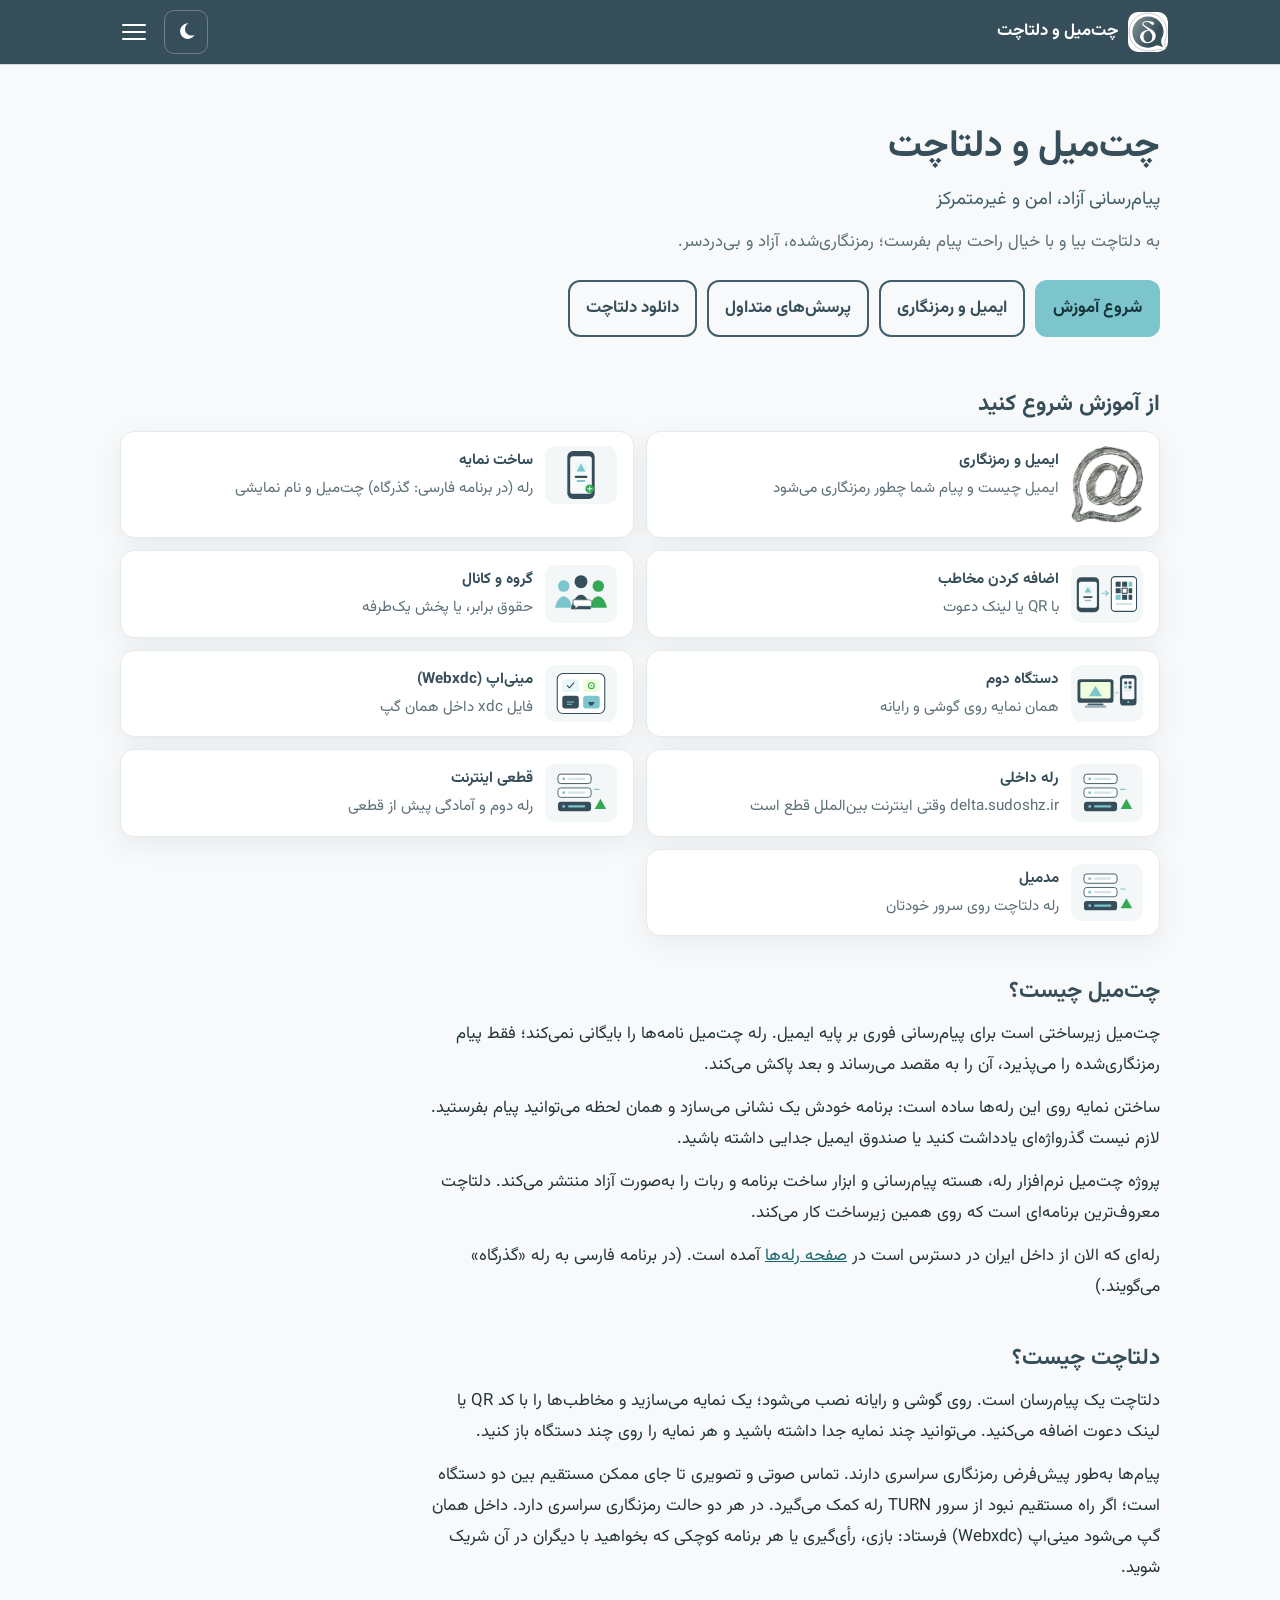
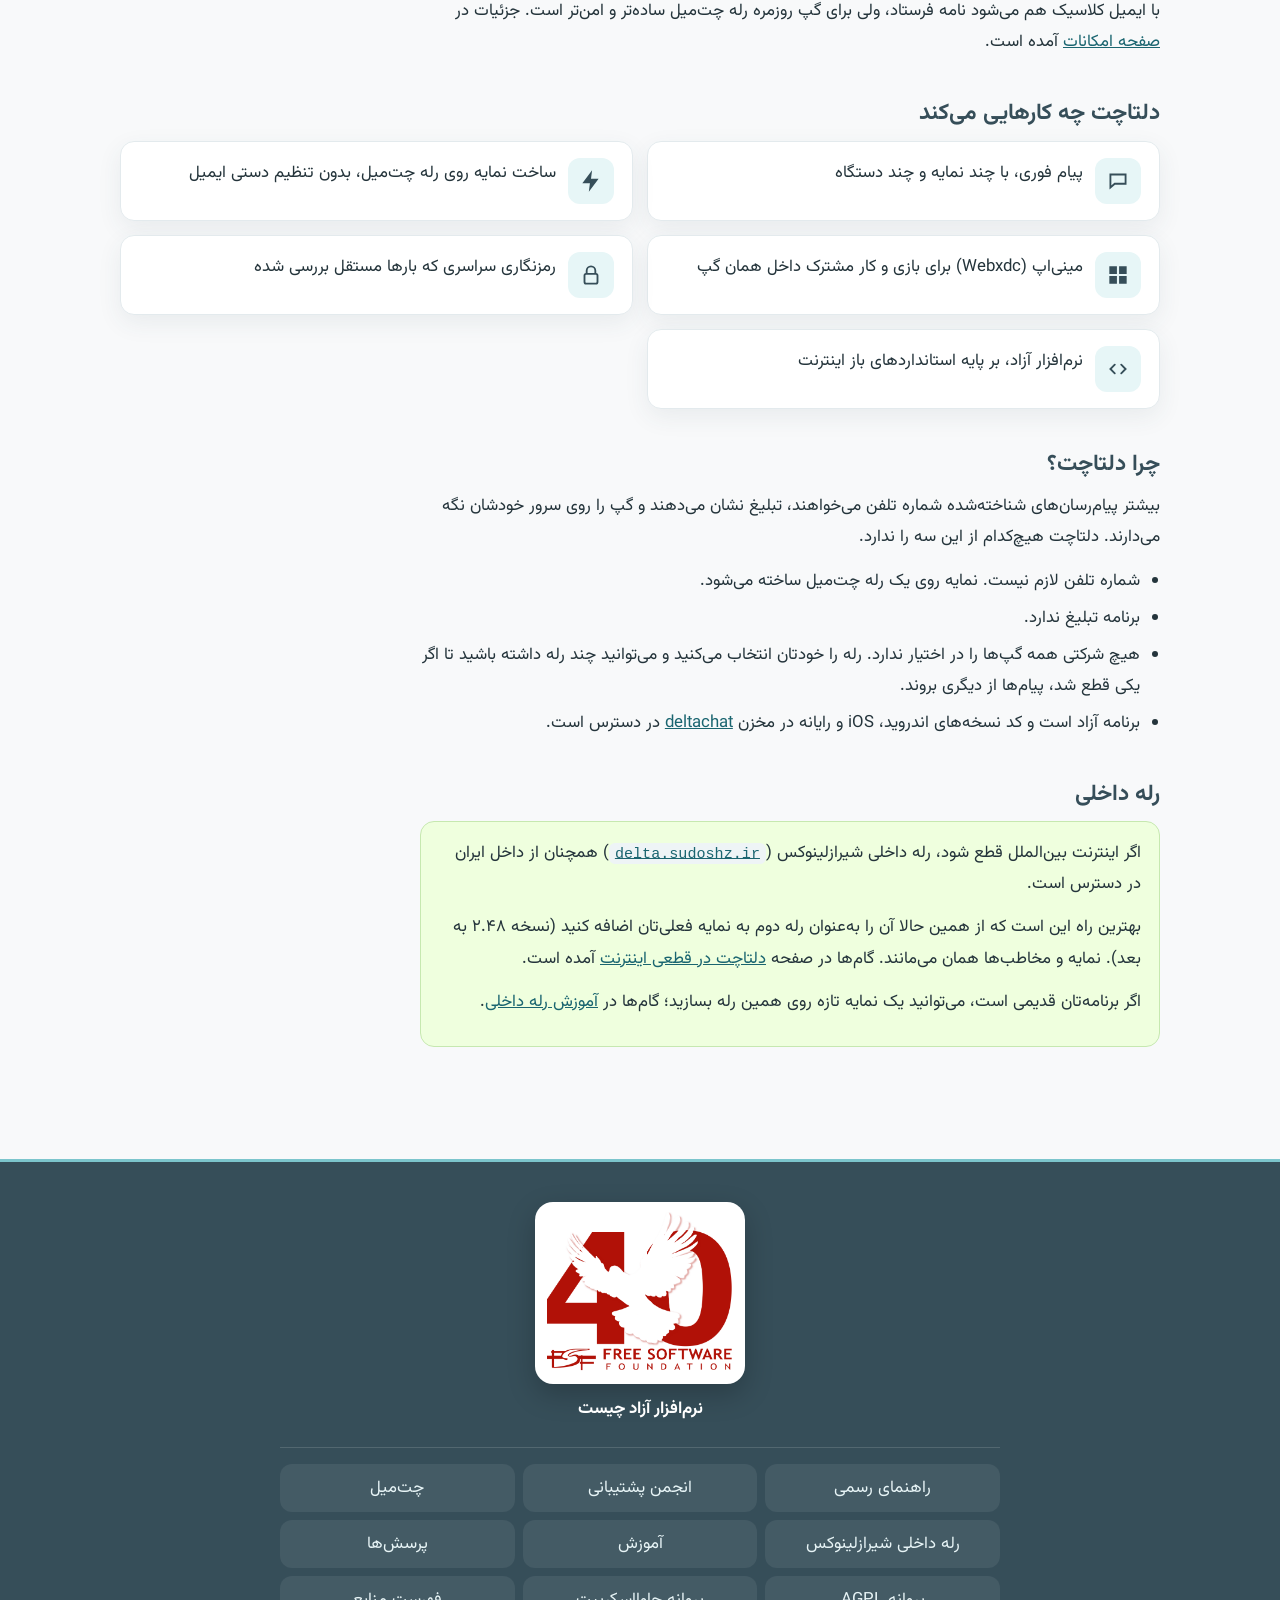
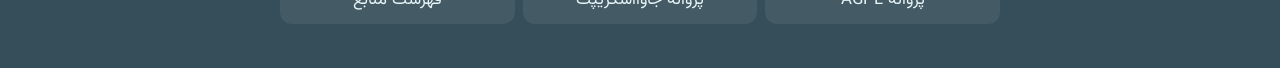
==== commit 1cb1bcb8: "Correct the Persian guide wording, section order, and menu. Align relay, encryption, and outage expl" ====
--- a/index.html
+++ b/index.html
@@ -4,7 +4,7 @@
   <meta charset="utf-8">
   <meta name="viewport" content="width=device-width, initial-scale=1">
   <title>چت‌میل و دلتاچت | پیام‌رسانی آزاد و امن</title>
-  <meta name="description" content="معرفی چت‌میل و دلتاچت: پیام‌رسان آزاد با رمزنگاری سراسری، رله امن، مینی‌اپ Webxdc و سرور داخلی delta.sudoshz.ir.">
+  <meta name="description" content="معرفی چت‌میل و دلتاچت: پیام‌رسان آزاد با رمزنگاری سراسری، رله امن، مینی‌اپ (Webxdc) و رله داخلی delta.sudoshz.ir.">
   <meta name="robots" content="index, follow, max-image-preview:large, max-snippet:-1, max-video-preview:-1">
   <link rel="canonical" href="https://chatmaill.ir/">
   <link rel="alternate" hreflang="fa" href="https://chatmaill.ir/">
@@ -13,13 +13,13 @@
   <meta property="og:type" content="website">
   <meta property="og:site_name" content="چت‌میل و دلتاچت">
   <meta property="og:title" content="چت‌میل و دلتاچت | پیام‌رسانی آزاد و امن">
-  <meta property="og:description" content="معرفی چت‌میل و دلتاچت: پیام‌رسان آزاد با رمزنگاری سراسری، رله امن، مینی‌اپ Webxdc و سرور داخلی delta.sudoshz.ir.">
+  <meta property="og:description" content="معرفی چت‌میل و دلتاچت: پیام‌رسان آزاد با رمزنگاری سراسری، رله امن، مینی‌اپ (Webxdc) و رله داخلی delta.sudoshz.ir.">
   <meta property="og:url" content="https://chatmaill.ir/">
   <meta property="og:image" content="https://chatmaill.ir/assets/apple-touch-icon.png">
   <meta property="og:image:alt" content="نشان دلتاچت">
   <meta name="twitter:card" content="summary">
   <meta name="twitter:title" content="چت‌میل و دلتاچت | پیام‌رسانی آزاد و امن">
-  <meta name="twitter:description" content="معرفی چت‌میل و دلتاچت: پیام‌رسان آزاد با رمزنگاری سراسری، رله امن، مینی‌اپ Webxdc و سرور داخلی delta.sudoshz.ir.">
+  <meta name="twitter:description" content="معرفی چت‌میل و دلتاچت: پیام‌رسان آزاد با رمزنگاری سراسری، رله امن، مینی‌اپ (Webxdc) و رله داخلی delta.sudoshz.ir.">
   <meta name="twitter:image" content="https://chatmaill.ir/assets/apple-touch-icon.png">
   <link rel="sitemap" type="application/xml" title="نقشه سایت" href="sitemap.xml">
   <meta name="theme-color" content="#364e59" media="(prefers-color-scheme: light)">
@@ -30,7 +30,7 @@
   <script src="js/site.js"></script>
   <link rel="stylesheet" href="css/style.css">
   <script type="application/ld+json">
-  {"@context":"https://schema.org","@graph":[{"@type":"WebSite","name":"چت‌میل و دلتاچت","inLanguage":"fa","description":"معرفی چت‌میل و دلتاچت: پیام‌رسان آزاد با رمزنگاری سراسری، رله امن، مینی‌اپ Webxdc و سرور داخلی delta.sudoshz.ir."},{"@type":"WebPage","name":"چت‌میل و دلتاچت | پیام‌رسانی آزاد و امن","description":"معرفی چت‌میل و دلتاچت: پیام‌رسان آزاد با رمزنگاری سراسری، رله امن، مینی‌اپ Webxdc و سرور داخلی delta.sudoshz.ir.","inLanguage":"fa","isPartOf":{"@type":"WebSite","name":"چت‌میل و دلتاچت"}}]}
+  {"@context":"https://schema.org","@graph":[{"@type":"WebSite","name":"چت‌میل و دلتاچت","inLanguage":"fa","description":"معرفی چت‌میل و دلتاچت: پیام‌رسان آزاد با رمزنگاری سراسری، رله امن، مینی‌اپ (Webxdc) و رله داخلی delta.sudoshz.ir."},{"@type":"WebPage","name":"چت‌میل و دلتاچت | پیام‌رسانی آزاد و امن","description":"معرفی چت‌میل و دلتاچت: پیام‌رسان آزاد با رمزنگاری سراسری، رله امن، مینی‌اپ (Webxdc) و رله داخلی delta.sudoshz.ir.","inLanguage":"fa","isPartOf":{"@type":"WebSite","name":"چت‌میل و دلتاچت"}}]}
   </script>
 </head>
 <body>
@@ -52,15 +52,15 @@
       </label>
       <nav class="site-nav" aria-label="اصلی">
         <a href="index.html" aria-current="page">خانه</a>
-        <a href="how.html">کارکرد</a>
+        <a href="downloads.html">دانلود</a>
         <a href="guides.html">آموزش</a>
+        <a href="how.html">ایمیل و رمزنگاری</a>
+        <a href="features.html">امکانات</a>
+        <a href="bots-apps.html">مینی‌اپ و ربات</a>
+        <a href="relays.html">رله‌ها</a>
+        <a href="offline.html">قطعی اینترنت</a>
+        <a href="madmail.html">مدمیل</a>
         <a href="faq.html">پرسش‌ها</a>
-        <a href="relays.html">رله‌ها</a>
-        <a href="features.html">قابلیت‌ها</a>
-        <a href="downloads.html">دانلود</a>
-        <a href="bots-apps.html">ربات‌ها</a>
-        <a href="offline.html">قطعی</a>
-        <a href="madmail.html">مدمیل</a>
         <a href="sources.html">منابع</a>
       </nav>
     </div>
@@ -73,7 +73,7 @@
       <p class="verse">به دلتاچت بیا و با خیال راحت پیام بفرست؛ رمزنگاری‌شده، آزاد و بی‌دردسر.</p>
       <div class="actions">
         <a class="btn" href="guides.html">شروع آموزش</a>
-        <a class="btn btn-ghost" href="how.html">ایمیل و کارکرد</a>
+        <a class="btn btn-ghost" href="how.html">ایمیل و رمزنگاری</a>
         <a class="btn btn-ghost" href="faq.html">پرسش‌های متداول</a>
         <a class="btn btn-ghost" href="downloads.html">دانلود دلتاچت</a>
       </div>
@@ -84,11 +84,11 @@
       <div class="path-grid">
         <a class="path-card reveal" href="how.html">
           <img class="illu" src="assets/lesson/chatmail-drawn.jpg" width="72" height="72" alt="">
-          <span><strong>ایمیل و کارکرد</strong> نامه چیست و پیام از کدام رله می‌گذرد</span>
+          <span><strong>ایمیل و رمزنگاری</strong> ایمیل چیست و پیام شما چطور رمزنگاری می‌شود</span>
         </a>
         <a class="path-card reveal" href="guides.html#profile">
           <img class="illu" src="assets/illu-profile.svg" width="72" height="58" alt="">
-          <span><strong>ساخت نمایه</strong> رله چت‌میل و نام نمایشی</span>
+          <span><strong>ساخت نمایه</strong> رله (در برنامه فارسی: گذرگاه) چت‌میل و نام نمایشی</span>
         </a>
         <a class="path-card reveal" href="guides.html#contact">
           <img class="illu" src="assets/illu-contact.svg" width="72" height="58" alt="">
@@ -104,36 +104,40 @@
         </a>
         <a class="path-card reveal" href="guides.html#apps">
           <img class="illu" src="assets/illu-apps.svg" width="72" height="58" alt="">
-          <span><strong>مینی‌اپ</strong> فایل xdc داخل همان گپ</span>
+          <span><strong>مینی‌اپ (Webxdc)</strong> فایل xdc داخل همان گپ</span>
         </a>
         <a class="path-card reveal" href="guides.html#local-server">
           <img class="illu" src="assets/illu-relay.svg" width="72" height="58" alt="">
-          <span><strong>سرور داخلی</strong> delta.sudoshz.ir وقتی بیرون قطع است</span>
+          <span><strong>رله داخلی</strong> delta.sudoshz.ir وقتی اینترنت بین‌الملل قطع است</span>
         </a>
         <a class="path-card reveal" href="offline.html">
           <img class="illu" src="assets/illu-relay.svg" width="72" height="58" alt="">
-          <span><strong>قطعی اینترنت</strong> رله دوم و آمادگی پیش از قطع شدن</span>
+          <span><strong>قطعی اینترنت</strong> رله دوم و آمادگی پیش از قطعی</span>
+        </a>
+        <a class="path-card reveal" href="madmail.html">
+          <img class="illu" src="assets/illu-relay.svg" width="72" height="58" alt="">
+          <span><strong>مدمیل</strong> رله دلتاچت روی سرور خودتان</span>
         </a>
       </div>
     </section>
 
     <section class="prose" id="chatmail">
       <h2>چت‌میل چیست؟</h2>
-      <p>چت‌میل زیرساختی است برای حرف زدن فوری روی ایمیل. رله چت‌میل نامه‌ها را بایگانی نمی‌کند؛ فقط پیام رمزشده را می‌پذیرد، آن را به مقصد می‌رساند و بعد پاکش می‌کند.</p>
-      <p>ثبت‌نام روی این رله‌ها سبک است. برنامه یک نشانی می‌سازد و شما همان لحظه می‌توانید بنویسید. لازم نیست رمز ایمیل را جایی یادداشت کنید یا صندوق ورودی قدیمی را بالا بیاورید.</p>
-      <p>پروژه چت‌میل قالب رله، هسته پیام‌رسانی و ابزار ساخت برنامه و ربات را آزاد منتشر می‌کند. دلتاچت معروف‌ترین برنامه‌ای است که روی همین زیرساخت کار می‌کند.</p>
-      <p>رله‌ای که الان داخل ایران جواب می‌دهد در <a href="relays.html">صفحه رله‌ها</a> است. در برنامه فارسی به رله می‌گویند گذرگاه.</p>
+      <p>چت‌میل زیرساختی است برای پیام‌رسانی فوری بر پایه ایمیل. رله چت‌میل نامه‌ها را بایگانی نمی‌کند؛ فقط پیام رمزنگاری‌شده را می‌پذیرد، آن را به مقصد می‌رساند و بعد پاکش می‌کند.</p>
+      <p>ساختن نمایه روی این رله‌ها ساده است: برنامه خودش یک نشانی می‌سازد و همان لحظه می‌توانید پیام بفرستید. لازم نیست گذرواژه‌ای یادداشت کنید یا صندوق ایمیل جدایی داشته باشید.</p>
+      <p>پروژه چت‌میل نرم‌افزار رله، هسته پیام‌رسانی و ابزار ساخت برنامه و ربات را به‌صورت آزاد منتشر می‌کند. دلتاچت معروف‌ترین برنامه‌ای است که روی همین زیرساخت کار می‌کند.</p>
+      <p>رله‌ای که الان از داخل ایران در دسترس است در <a href="relays.html">صفحه رله‌ها</a> آمده است. (در برنامه فارسی به رله «گذرگاه» می‌گویند.)</p>
     </section>
 
     <section class="prose" id="deltachat">
       <h2>دلتاچت چیست؟</h2>
-      <p>دلتاچت برنامه گفتگو است. روی گوشی و رایانه نصب می‌شود، یک نمایه می‌سازید و مخاطب را با کد QR یا لینک دعوت اضافه می‌کنید. چند نمایه جدا و چند دستگاه برای یک نمایه را با هم دارد.</p>
-      <p>پیام‌ها پیش‌فرض رمز می‌شوند. تماس صوتی و تصویری هم، وقتی شبکه راه بدهد، مستقیم بین دو دستگاه برقرار می‌شود. داخل همان گفتگو می‌شود مینی‌اپ Webxdc فرستاد: بازی، رای‌گیری، یا هر صفحه کوچکی که لازم دارید با بقیه شریک باشید.</p>
-      <p>اگر بخواهید با ایمیل معمولی هم نامه بفرستید راهش هست، ولی برای گفتگوی روزمره رله چت‌میل ساده‌تر است. جزئیات در <a href="features.html">صفحه قابلیت‌ها</a> آمده است.</p>
+      <p>دلتاچت یک پیام‌رسان است. روی گوشی و رایانه نصب می‌شود؛ یک نمایه می‌سازید و مخاطب‌ها را با کد QR یا لینک دعوت اضافه می‌کنید. می‌توانید چند نمایه جدا داشته باشید و هر نمایه را روی چند دستگاه باز کنید.</p>
+      <p>پیام‌ها به‌طور پیش‌فرض رمزنگاری سراسری دارند. تماس صوتی و تصویری تا جای ممکن مستقیم بین دو دستگاه است؛ اگر راه مستقیم نبود از سرور TURN رله کمک می‌گیرد. در هر دو حالت رمزنگاری سراسری دارد. داخل همان گپ می‌شود مینی‌اپ (Webxdc) فرستاد: بازی، رأی‌گیری یا هر برنامه کوچکی که بخواهید با دیگران در آن شریک شوید.</p>
+      <p>با ایمیل کلاسیک هم می‌شود نامه فرستاد، ولی برای گپ روزمره رله چت‌میل ساده‌تر و امن‌تر است. جزئیات در <a href="features.html">صفحه امکانات</a> آمده است.</p>
     </section>
 
     <section>
-      <h2>چه کارهایی از آن برمی‌آید</h2>
+      <h2>دلتاچت چه کارهایی می‌کند</h2>
       <ul class="feature-list">
         <li class="reveal">
           <span class="icon-badge" aria-hidden="true"><svg viewBox="0 0 24 24"><path fill="none" stroke="currentColor" stroke-width="1.7" d="M5 6h14v8.5H9L5 18z"/></svg></span>
@@ -145,36 +149,36 @@
         </li>
         <li class="reveal">
           <span class="icon-badge" aria-hidden="true"><svg viewBox="0 0 24 24"><path fill="currentColor" d="M4 4h7v7H4zm9 0h7v7h-7zM4 13h7v7H4zm9 0h7v7h-7z"/></svg></span>
-          <span>مینی‌اپ Webxdc برای بازی و کار مشترک داخل همان گپ</span>
+          <span>مینی‌اپ (Webxdc) برای بازی و کار مشترک داخل همان گپ</span>
         </li>
         <li class="reveal">
           <span class="icon-badge" aria-hidden="true"><svg viewBox="0 0 24 24"><rect x="6" y="11" width="12" height="9" rx="1.5" fill="none" stroke="currentColor" stroke-width="1.7"/><path d="M8 11V8a4 4 0 0 1 8 0v3" fill="none" stroke="currentColor" stroke-width="1.7"/></svg></span>
-          <span>رمز سراسری که جدا بررسی شده. دستکاری شبکه و سرور متن گپ را باز نمی‌کند</span>
+          <span>رمزنگاری سراسری که بارها مستقل بررسی شده</span>
         </li>
         <li class="reveal">
           <span class="icon-badge" aria-hidden="true"><svg viewBox="0 0 24 24"><path fill="none" stroke="currentColor" stroke-width="1.7" stroke-linecap="round" d="m9 8-4 4 4 4M15 8l4 4-4 4"/></svg></span>
-          <span>نرم‌افزار آزاد، روی استانداردهای اینترنت</span>
+          <span>نرم‌افزار آزاد، بر پایه استانداردهای باز اینترنت</span>
         </li>
       </ul>
     </section>
 
     <section class="prose">
       <h2>چرا دلتاچت؟</h2>
-      <p>بیشتر پیام‌رسان‌های شناخته‌شده شماره تلفن می‌خواهند، تبلیغ نشان می‌دهند و گفتگو را روی سرور خودشان نگه می‌دارند. دلتاچت این سه تا را کنار گذاشته است.</p>
+      <p>بیشتر پیام‌رسان‌های شناخته‌شده شماره تلفن می‌خواهند، تبلیغ نشان می‌دهند و گپ را روی سرور خودشان نگه می‌دارند. دلتاچت هیچ‌کدام از این سه را ندارد.</p>
       <ul class="plain-list">
         <li>شماره تلفن لازم نیست. نمایه روی یک رله چت‌میل ساخته می‌شود.</li>
-        <li>داخل برنامه تبلیغ نیست.</li>
-        <li>یک شرکت واحد صاحب همه گفتگوها نیست. رله را خودتان انتخاب می‌کنید و اگر یکی قطع بود سراغ رله دیگری می‌روید.</li>
-        <li>برنامه آزاد است. کد اندروید، iOS و دسکتاپ در مخزن <a href="https://github.com/deltachat">deltachat</a> است.</li>
+        <li>برنامه تبلیغ ندارد.</li>
+        <li>هیچ شرکتی همه گپ‌ها را در اختیار ندارد. رله را خودتان انتخاب می‌کنید و می‌توانید چند رله داشته باشید تا اگر یکی قطع شد، پیام‌ها از دیگری بروند.</li>
+        <li>برنامه آزاد است و کد نسخه‌های اندروید، iOS و رایانه در مخزن <a href="https://github.com/deltachat">deltachat</a> در دسترس است.</li>
       </ul>
     </section>
 
-    <section class="prose">
-      <h2>سرور داخلی</h2>
+    <section class="prose" id="local">
+      <h2>رله داخلی</h2>
       <div class="notice">
-        <p>اگر ارتباط بیرون قطع شد، سرور جامعه شیرازلینوکس را بردارید: <a href="https://delta.sudoshz.ir/"><code>delta.sudoshz.ir</code></a></p>
-        <p>موقع ساخت نمایه، به‌جای رله پیش‌فرض همین سرور را انتخاب کنید. گام‌ها در <a href="guides.html#local-server">راهنمای سرور داخلی</a> نوشته شده است.</p>
-        <p>اگر دلتاچت شما نسخه ۲.۴۸ یا بالاتر است، لازم نیست نمایه تازه بسازید: همین سرور را به‌عنوان رله دوم به نمایه فعلی اضافه کنید. گام‌ها در صفحه <a href="offline.html">دلتاچت در قطعی اینترنت</a> آمده است.</p>
+        <p>اگر اینترنت بین‌الملل قطع شود، رله داخلی شیرازلینوکس (<a href="https://delta.sudoshz.ir/"><code>delta.sudoshz.ir</code></a>) همچنان از داخل ایران در دسترس است.</p>
+        <p>بهترین راه این است که از همین حالا آن را به‌عنوان رله دوم به نمایه فعلی‌تان اضافه کنید (نسخه ۲.۴۸ به بعد). نمایه و مخاطب‌ها همان می‌مانند. گام‌ها در صفحه <a href="offline.html">دلتاچت در قطعی اینترنت</a> آمده است.</p>
+        <p>اگر برنامه‌تان قدیمی است، می‌توانید یک نمایه تازه روی همین رله بسازید؛ گام‌ها در <a href="guides.html#local-server">آموزش رله داخلی</a>.</p>
       </div>
     </section>
   </main>
@@ -189,7 +193,7 @@
         <a href="https://delta.chat/fa/help">راهنمای رسمی</a>
         <a href="https://support.delta.chat/">انجمن پشتیبانی</a>
         <a href="https://chatmail.at/">چت‌میل</a>
-        <a href="https://delta.sudoshz.ir/">سرور شیرازلینوکس</a>
+        <a href="https://delta.sudoshz.ir/">رله داخلی شیرازلینوکس</a>
         <a href="guides.html">آموزش</a>
         <a href="faq.html">پرسش‌ها</a>
         <a href="license.html">پروانه AGPL</a>
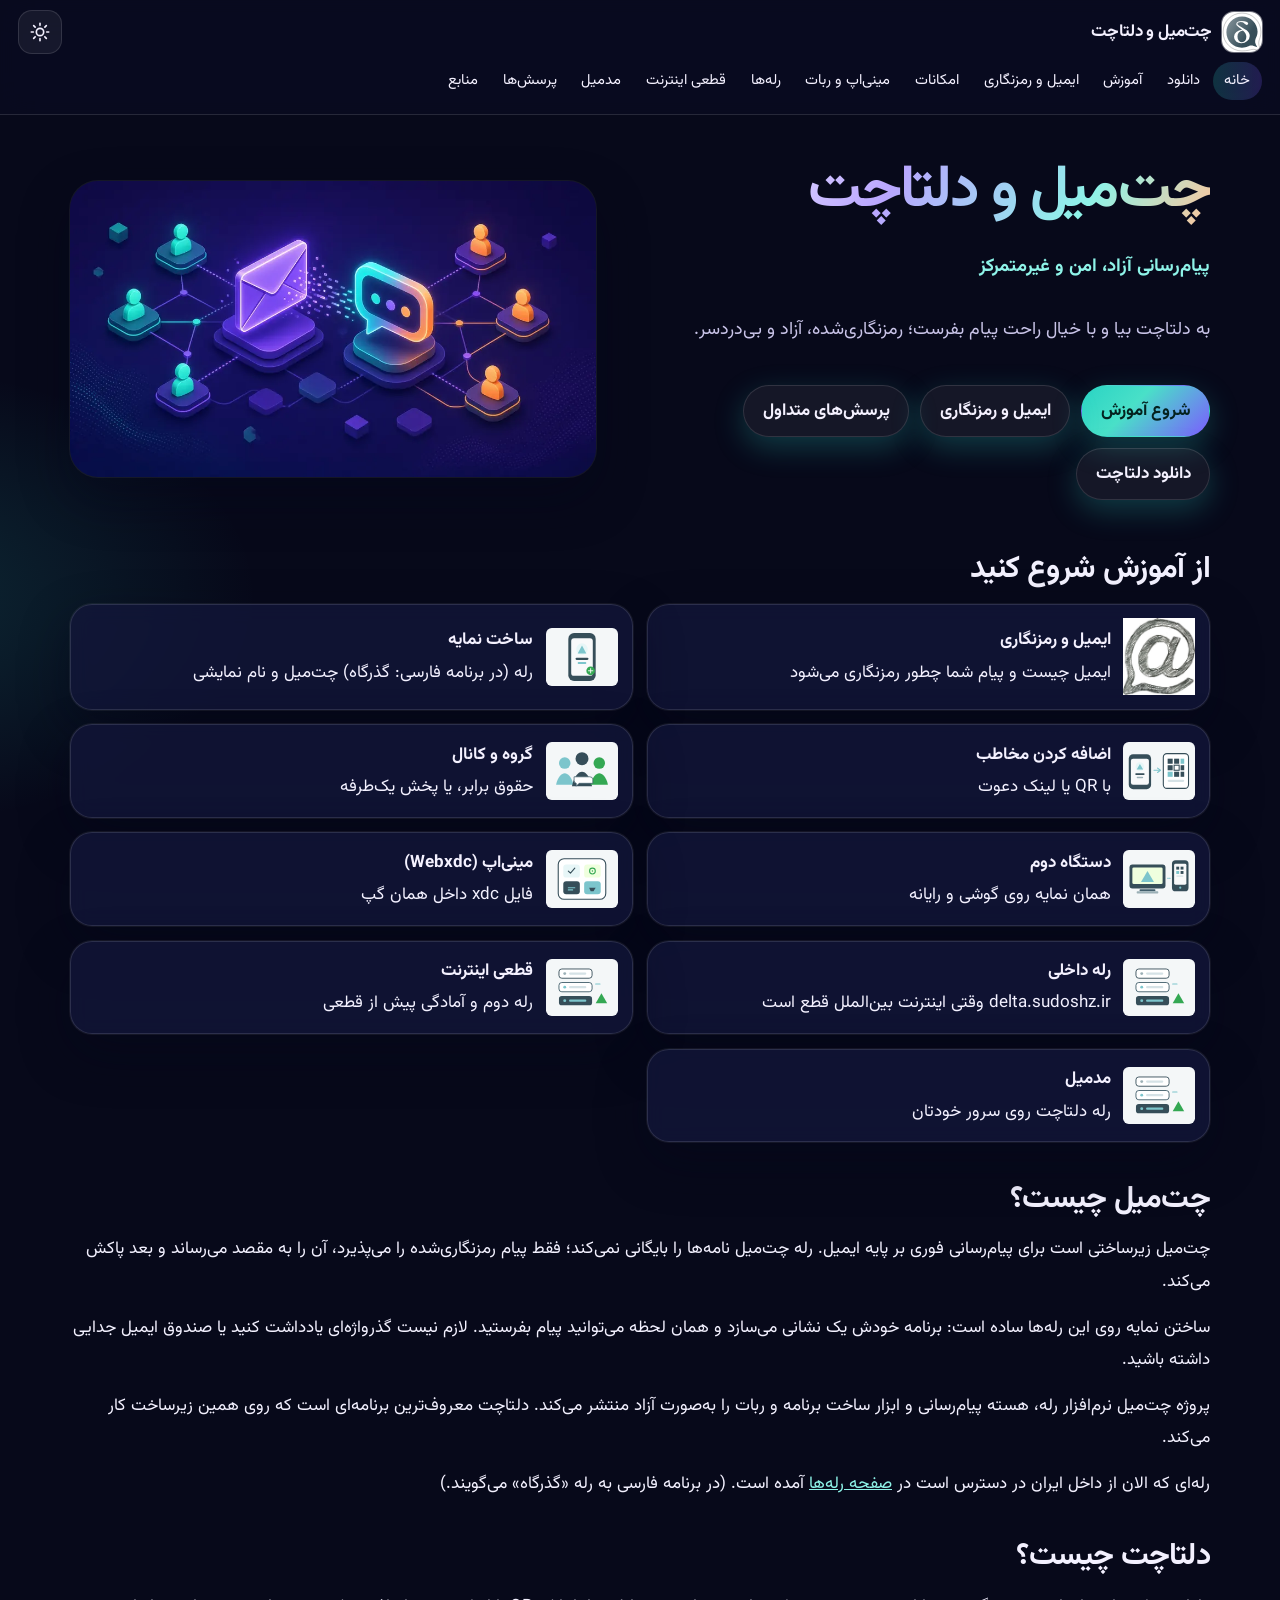
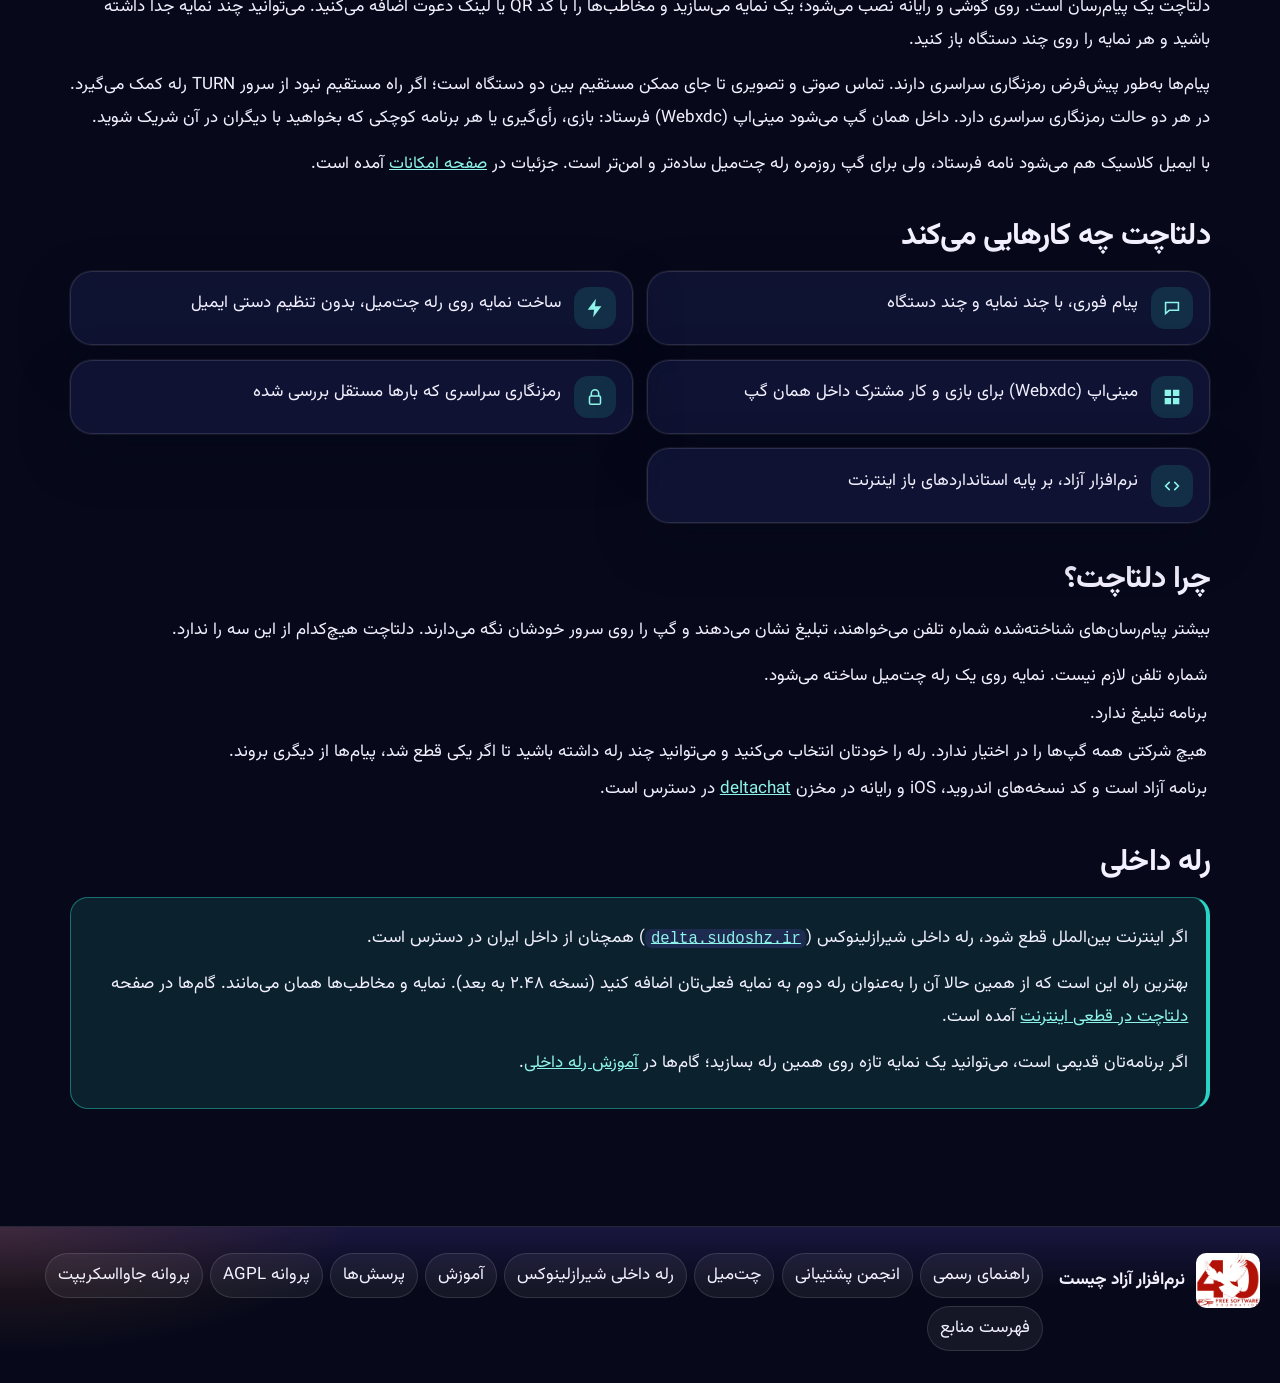
==== commit 6f36da73: "Redesign the guide with the indigo palette and page illustrations. The new shell keeps every existin" ====
--- a/index.html
+++ b/index.html
@@ -1,5 +1,5 @@
 <!DOCTYPE html>
-<html lang="fa" dir="rtl">
+<html lang="fa" dir="rtl" data-theme="dark">
 <head>
   <meta charset="utf-8">
   <meta name="viewport" content="width=device-width, initial-scale=1">
@@ -68,6 +68,12 @@
 
   <main id="content" class="wrap">
     <header class="hero prose">
+      <figure class="hero-visual">
+        <picture>
+          <source type="image/webp" srcset="assets/photos/01-hero-640.webp 640w, assets/photos/01-hero-960.webp 960w, assets/photos/01-hero-1280.webp 1280w, assets/photos/01-hero-1600.webp 1600w" sizes="(max-width: 860px) 92vw, 42rem">
+          <img src="assets/photos/01-hero-960.jpg" srcset="assets/photos/01-hero-640.jpg 640w, assets/photos/01-hero-960.jpg 960w, assets/photos/01-hero-1280.jpg 1280w, assets/photos/01-hero-1600.jpg 1600w" sizes="(max-width: 860px) 92vw, 42rem" width="1792" height="1008" alt="پاکت نامه و حباب گفتگو که با خط‌های فیروزه‌ای و نارنجی به چند نفر وصل شده‌اند" loading="eager" decoding="async" fetchpriority="high">
+        </picture>
+      </figure>
       <h1>چت‌میل و دلتاچت</h1>
       <p class="lede">پیام‌رسانی آزاد، امن و غیرمتمرکز</p>
       <p class="verse">به دلتاچت بیا و با خیال راحت پیام بفرست؛ رمزنگاری‌شده، آزاد و بی‌دردسر.</p>
--- a/css/style.css
+++ b/css/style.css
@@ -1,5 +1,4 @@
-/* معرفی چت‌میل و دلتاچت
-   توکن‌ها نزدیک رنگ رسمی delta.chat هستند. متن دکمه فیروزه‌ای تیره می‌ماند. */
+/* چت‌میل: پوسته تیره پیش‌فرض، نیلی و فیروزه و نارنجی. */
 
 @font-face {
   font-family: Vazirmatn;
@@ -18,83 +17,74 @@
 }
 
 :root {
+  color-scheme: dark;
+  --indigo: #1b1458;
+  --indigo-deep: #07091a;
+  --violet: #7c5cff;
+  --violet-2: #b9a6ff;
+  --teal: #2ad4c4;
+  --teal-2: #8ef3e8;
+  --orange: #ff8a3d;
+  --orange-2: #ffc49a;
+  --bg: #07091a;
+  --bg-raise: #12163a;
+  --ink: #f4f1ff;
+  --ink-2: #c9c4e8;
+  --accent: #2ad4c4;
+  --on-accent: #04221f;
+  --safe: #8ef3e8;
+  --safe-bg: rgba(42, 212, 196, 0.12);
+  --safe-line: rgba(42, 212, 196, 0.45);
+  --card: rgba(18, 22, 58, 0.78);
+  --text: #f3f1ff;
+  --muted: #b7b3d6;
+  --line: rgba(255, 255, 255, 0.12);
+  --link: #8ef3e8;
+  --shadow: 0 18px 50px rgba(0, 0, 0, 0.35);
+  --radius: 22px;
+  --max: 1180px;
+  --header: 72px;
+  --header-bg: rgba(10, 12, 32, 0.72);
+  --code-bg: rgba(124, 92, 255, 0.16);
+  --code-block: #0c1028;
+  --code-block-text: #e9fff9;
+  --chip: rgba(255, 255, 255, 0.06);
+  --soft: rgba(124, 92, 255, 0.12);
+  --badge: rgba(42, 212, 196, 0.14);
+  --warn: #ffb020;
+  --warn-bg: rgba(255, 138, 61, 0.12);
+  --warn-line: rgba(255, 138, 61, 0.5);
+  --glow: 0 0 0 1px rgba(255, 255, 255, 0.06), 0 20px 50px rgba(4, 6, 24, 0.45);
+}
+
+html[data-theme="light"] {
   color-scheme: light;
-  --ink: #364e59;
-  --ink-2: #415e6b;
-  --accent: #7cc5cc;
-  --on-accent: #16343a;
-  --safe: #1b7a32;
-  --safe-bg: #efffde;
-  --safe-line: #c6e8b0;
-  --bg: #f8f9fa;
-  --card: #ffffff;
-  --text: #24343b;
-  --muted: #5c7078;
-  --line: #e3eaed;
-  --link: #1a6570;
-  --shadow: 0 8px 24px rgba(54, 78, 89, 0.08);
-  --radius: 14px;
-  --max: 1080px;
-  --header: 64px;
-  --header-bg: #364e59;
-  --code-bg: #eef4f6;
-  --code-block: #24343b;
-  --code-block-text: #e7f6f7;
+  --indigo: #2c2378;
+  --indigo-deep: #f4f1ff;
+  --bg: #f6f3ff;
+  --bg-raise: #ffffff;
+  --ink: #241b58;
+  --ink-2: #4d4578;
+  --on-accent: #04221f;
+  --safe: #0e7a6e;
+  --safe-bg: #e7fbf7;
+  --safe-line: #9ee8df;
+  --card: rgba(255, 255, 255, 0.86);
+  --text: #1c163f;
+  --muted: #534c78;
+  --line: rgba(36, 27, 88, 0.12);
+  --link: #0c6e64;
+  --shadow: 0 16px 40px rgba(48, 32, 120, 0.08);
+  --header-bg: rgba(255, 255, 255, 0.78);
+  --code-bg: #efeaff;
+  --code-block: #16132e;
+  --code-block-text: #f3fffb;
   --chip: #ffffff;
-  --soft: #f3fbfb;
-  --badge: #e7f6f7;
-}
-
-html[data-theme="dark"] {
-  color-scheme: dark;
-  --ink: #d5e6eb;
-  --ink-2: #b7c9ce;
-  --accent: #7cc5cc;
-  --on-accent: #10262b;
-  --safe: #9ed68a;
-  --safe-bg: #1a3324;
-  --safe-line: #2d5a38;
-  --bg: #12191d;
-  --card: #1c272c;
-  --text: #e7eef0;
-  --muted: #a9bcc2;
-  --line: #314148;
-  --link: #8ed4da;
-  --shadow: 0 8px 24px rgba(0, 0, 0, 0.32);
-  --header-bg: #0d1418;
-  --code-bg: #243238;
-  --code-block: #0d1418;
-  --code-block-text: #e7f6f7;
-  --chip: #1c272c;
-  --soft: #243238;
-  --badge: #1a3338;
-}
-
-@media (prefers-color-scheme: dark) {
-  html:not([data-theme="light"]) {
-    color-scheme: dark;
-    --ink: #d5e6eb;
-    --ink-2: #b7c9ce;
-    --accent: #7cc5cc;
-    --on-accent: #10262b;
-    --safe: #9ed68a;
-    --safe-bg: #1a3324;
-    --safe-line: #2d5a38;
-    --bg: #12191d;
-    --card: #1c272c;
-    --text: #e7eef0;
-    --muted: #a9bcc2;
-    --line: #314148;
-    --link: #8ed4da;
-    --shadow: 0 8px 24px rgba(0, 0, 0, 0.32);
-    --header-bg: #0d1418;
-    --code-bg: #243238;
-    --code-block: #0d1418;
-    --code-block-text: #e7f6f7;
-    --chip: #1c272c;
-    --soft: #243238;
-    --badge: #1a3338;
-  }
+  --soft: #efeaff;
+  --badge: #e7fbf7;
+  --warn-bg: #fff4ea;
+  --warn-line: #f0b27a;
+  --glow: 0 0 0 1px rgba(36, 27, 88, 0.06), 0 16px 40px rgba(48, 32, 120, 0.08);
 }
 
 *,
@@ -110,18 +100,24 @@
 
 body {
   margin: 0;
-  background: var(--bg);
+  min-height: 100vh;
+  background:
+    radial-gradient(900px 480px at 100% -10%, rgba(124, 92, 255, 0.35), transparent 60%),
+    radial-gradient(700px 420px at -10% 20%, rgba(42, 212, 196, 0.16), transparent 55%),
+    radial-gradient(600px 380px at 80% 110%, rgba(255, 138, 61, 0.12), transparent 50%),
+    var(--bg);
   color: var(--text);
   font-family: Vazirmatn, Tahoma, sans-serif;
-  font-size: 1.05rem;
-  line-height: 1.85;
-  overflow-wrap: break-word;
+  font-size: 1.0625rem;
+  line-height: 1.9;
+  overflow-wrap: anywhere;
   padding-left: env(safe-area-inset-left);
   padding-right: env(safe-area-inset-right);
 }
 
 img,
-svg {
+svg,
+video {
   max-width: 100%;
   height: auto;
 }
@@ -131,27 +127,44 @@
 }
 
 a:hover {
-  color: var(--ink);
+  color: var(--orange-2);
 }
 
 :focus-visible {
-  outline: 3px solid var(--accent);
-  outline-offset: 2px;
+  outline: 3px solid var(--orange);
+  outline-offset: 3px;
 }
 
 .skip {
-  position: absolute;
-  right: 12px;
-  top: -48px;
-  z-index: 20;
-  background: var(--card);
-  color: var(--ink);
-  padding: 8px 12px;
-  border-radius: 8px;
+  position: fixed;
+  inset-inline-start: 8px;
+  top: 8px;
+  width: 1px;
+  height: 1px;
+  padding: 0;
+  margin: 0;
+  overflow: hidden;
+  clip: rect(0, 0, 0, 0);
+  white-space: nowrap;
+  border: 0;
 }
 
 .skip:focus {
+  position: fixed;
+  z-index: 80;
   top: 12px;
+  inset-inline-start: 12px;
+  width: auto;
+  height: auto;
+  margin: 0;
+  padding: 0.45rem 0.9rem;
+  overflow: visible;
+  clip: auto;
+  white-space: normal;
+  background: var(--orange);
+  color: #1a1020;
+  border-radius: 999px;
+  text-decoration: none;
 }
 
 .sr-only {
@@ -162,45 +175,44 @@
   margin: -1px;
   overflow: hidden;
   clip: rect(0, 0, 0, 0);
+  white-space: nowrap;
   border: 0;
 }
 
 .site-header {
   position: sticky;
   top: 0;
-  z-index: 10;
+  z-index: 40;
   background: var(--header-bg);
-  color: #fff;
-  box-shadow: 0 1px 0 rgba(0, 0, 0, 0.12);
+  backdrop-filter: blur(18px) saturate(1.3);
+  -webkit-backdrop-filter: blur(18px) saturate(1.3);
+  border-bottom: 1px solid var(--line);
 }
 
 .header-bar {
   display: flex;
   flex-wrap: wrap;
   align-items: center;
-  justify-content: space-between;
-  gap: 8px 16px;
-  max-width: var(--max);
+  gap: 8px 12px;
+  max-width: 1320px;
   margin: 0 auto;
-  padding: 10px 20px;
+  padding: 10px 18px;
   min-height: var(--header);
-}
-
-.brand span {
-  min-width: 0;
 }
 
 .brand {
   display: flex;
   align-items: center;
   gap: 10px;
-  color: #fff;
+  margin-inline-end: auto;
+  color: var(--ink);
   text-decoration: none;
   font-weight: 700;
+  letter-spacing: -0.01em;
 }
 
 .brand:hover {
-  color: var(--accent);
+  color: var(--teal-2);
 }
 
 .logo {
@@ -208,15 +220,37 @@
   height: 40px;
   flex: none;
   background: #fff;
-  border-radius: 10px;
+  border-radius: 12px;
   object-fit: cover;
-}
-
-.shot {
-  width: 100%;
-  max-width: 320px;
-  height: auto;
-  border-radius: 12px;
+  box-shadow: 0 0 0 1px rgba(255, 255, 255, 0.4);
+}
+
+.theme-btn {
+  width: 44px;
+  height: 44px;
+  border: 1px solid var(--line);
+  border-radius: 14px;
+  background: var(--chip);
+  color: var(--ink);
+  cursor: pointer;
+  display: inline-grid;
+  place-items: center;
+}
+
+.theme-btn svg {
+  width: 22px;
+  height: 22px;
+}
+
+.theme-icon-sun {
+  display: none;
+}
+
+html[data-theme="dark"] .theme-icon-moon {
+  display: none;
+}
+
+html[data-theme="dark"] .theme-icon-sun {
   display: block;
 }
 
@@ -235,15 +269,17 @@
   gap: 5px;
   width: 44px;
   height: 44px;
-  padding: 10px;
-  border-radius: 10px;
+  padding: 11px;
+  border-radius: 14px;
+  border: 1px solid var(--line);
+  background: var(--chip);
   cursor: pointer;
 }
 
 .nav-btn span:not(.sr-only) {
   display: block;
   height: 2px;
-  background: #fff;
+  background: var(--ink);
   border-radius: 2px;
 }
 
@@ -252,7 +288,7 @@
   width: 100%;
   flex-direction: column;
   gap: 4px;
-  padding-bottom: 8px;
+  padding: 6px 0 10px;
 }
 
 .nav-toggle:checked ~ .site-nav {
@@ -260,876 +296,710 @@
 }
 
 .site-nav a {
-  color: #fff;
+  color: var(--ink);
   text-decoration: none;
-  padding: 8px 12px;
-  border-radius: 10px;
+  padding: 0.45rem 0.8rem;
+  border-radius: 999px;
+  font-size: 0.95rem;
 }
 
 .site-nav a:hover,
 .site-nav a[aria-current="page"] {
-  background: rgba(124, 197, 204, 0.22);
-  color: #fff;
+  background: linear-gradient(90deg, rgba(42, 212, 196, 0.2), rgba(124, 92, 255, 0.22));
+  color: var(--ink);
 }
 
 .wrap {
   max-width: var(--max);
   margin: 0 auto;
-  padding: 8px 20px 72px;
-}
-
-.prose {
-  max-width: 740px;
+  padding: 18px 20px 88px;
+}
+
+.hero,
+.page-head {
+  position: relative;
 }
 
 .hero {
-  padding: 48px 0 12px;
-}
-
-.hero h1,
-.page-head h1,
-h2,
-h3 {
-  color: var(--ink);
-  line-height: 1.45;
+  display: grid;
+  gap: 0.4rem 2rem;
+  align-items: center;
+  padding: 1.2rem 0 0.4rem;
 }
 
 .hero h1,
 .page-head h1 {
-  margin: 0 0 8px;
-  font-size: clamp(1.7rem, 4vw, 2.35rem);
+  margin: 0.15rem 0 0.35rem;
+  font-size: clamp(2.1rem, 5vw, 3.7rem);
+  line-height: 1.25;
+  letter-spacing: -0.03em;
+  background: linear-gradient(120deg, var(--ink) 10%, var(--violet-2) 45%, var(--teal-2) 78%, var(--orange-2));
+  -webkit-background-clip: text;
+  background-clip: text;
+  color: transparent;
 }
 
 .lede {
   margin: 0;
+  color: var(--teal-2);
+  font-weight: 700;
+  font-size: 1.15rem;
+}
+
+.verse {
+  margin: 0.4rem 0 0;
+  max-width: 38rem;
   color: var(--ink-2);
-  font-size: 1.15rem;
-}
-
-.verse {
-  margin: 10px 0 0;
-  color: var(--muted);
+  font-size: 1.12rem;
+}
+
+.hero-visual {
+  margin: 0.4rem 0 1rem;
+  min-width: 0;
+}
+
+.hero-visual img {
+  display: block;
+  width: 100%;
+  height: auto;
+  aspect-ratio: 16 / 9;
+  border-radius: 28px;
+  box-shadow: var(--glow);
+  background: #120c30;
+  object-fit: cover;
 }
 
 .actions {
   display: flex;
   flex-wrap: wrap;
-  gap: 10px;
-  margin-top: 22px;
-}
-
-.hero .actions {
-  justify-content: flex-start;
+  gap: 0.7rem;
+  margin: 1.1rem 0 0.4rem;
+}
+
+.btn,
+.btn-ghost,
+.btn-small {
+  display: inline-flex;
+  align-items: center;
+  justify-content: center;
+  min-height: 46px;
+  padding: 0.55rem 1.15rem;
+  border-radius: 999px;
+  text-decoration: none;
+  font-weight: 700;
+  border: 1px solid transparent;
+  transition: transform 0.18s ease, box-shadow 0.18s ease, background 0.18s ease;
 }
 
 .btn {
-  display: inline-block;
-  background: var(--accent);
+  background: linear-gradient(135deg, var(--teal), #49e0c8 40%, var(--violet));
   color: var(--on-accent);
-  font-weight: 700;
-  text-decoration: none;
-  padding: 11px 16px;
-  border-radius: 12px;
-  border: 2px solid transparent;
-}
-
-.btn:hover {
-  color: var(--on-accent);
-  background: #8ed0d6;
+  box-shadow: 0 10px 30px rgba(42, 212, 196, 0.25);
 }
 
 .btn-ghost {
-  background: transparent;
-  border-color: var(--ink-2);
+  background: var(--chip);
   color: var(--ink);
-}
-
-.btn-ghost:hover {
-  background: var(--card);
-  color: var(--ink);
+  border-color: var(--line);
 }
 
 .btn-small {
-  padding: 7px 12px;
-  font-size: 0.95rem;
-}
-
-section {
-  margin: 40px 0;
+  min-height: 40px;
+  background: var(--orange);
+  color: #2a1408;
+}
+
+.btn:hover,
+.btn-ghost:hover,
+.btn-small:hover {
+  transform: translateY(-2px);
+  color: inherit;
 }
 
 h2 {
-  margin: 0 0 10px;
-  font-size: 1.4rem;
+  font-size: clamp(1.45rem, 2.4vw, 2rem);
+  line-height: 1.4;
+  letter-spacing: -0.02em;
+  margin: 2.2rem 0 0.8rem;
 }
 
 h3 {
-  margin: 0 0 6px;
-  font-size: 1.12rem;
-  color: var(--ink-2);
-}
-
-p {
-  margin: 0 0 12px;
-}
-
-.grid {
+  font-size: 1.15rem;
+  margin: 1.3rem 0 0.4rem;
+}
+
+.prose p,
+.lesson p,
+.answer p {
+  margin: 0.55rem 0 0.85rem;
+}
+
+.path-grid,
+.grid,
+.feature-list,
+.source-list {
   display: grid;
-  grid-template-columns: 1fr;
-  gap: 14px;
-}
-
-.card {
+  gap: 0.9rem;
+}
+
+.path-card,
+.card,
+.feature-list li,
+.source-list > li {
   background: var(--card);
   border: 1px solid var(--line);
   border-radius: var(--radius);
-  box-shadow: var(--shadow);
-  padding: 18px 18px 16px;
-  min-width: 0;
+  box-shadow: var(--glow);
+  backdrop-filter: blur(10px);
+}
+
+.path-card {
+  display: grid;
+  grid-template-columns: 72px 1fr;
+  gap: 0.8rem;
+  align-items: center;
+  padding: 0.85rem;
+  color: var(--text);
+  text-decoration: none;
+  transition: transform 0.18s ease, border-color 0.18s ease;
+}
+
+.path-card:hover,
+.card:hover {
+  transform: translateY(-3px);
+  border-color: rgba(42, 212, 196, 0.55);
+  color: var(--text);
+}
+
+.path-card strong {
+  display: block;
+  color: var(--ink);
+}
+
+.illu {
+  width: 72px;
+  height: auto;
 }
 
 .feature-list {
   list-style: none;
+  padding: 0;
   margin: 0;
-  padding: 0;
-  display: grid;
-  gap: 14px;
 }
 
 .feature-list li {
   display: flex;
-  gap: 12px;
+  gap: 0.8rem;
   align-items: flex-start;
+  padding: 0.95rem 1rem;
+}
+
+.icon-badge {
+  flex: none;
+  width: 42px;
+  height: 42px;
+  display: grid;
+  place-items: center;
+  border-radius: 14px;
+  background: var(--badge);
+  color: var(--teal-2);
+}
+
+.icon-badge svg {
+  width: 22px;
+  height: 22px;
+}
+
+.notice,
+.prose .notice {
+  margin: 0.8rem 0;
+  padding: 1rem 1.1rem;
+  border-radius: 18px;
+  background: var(--safe-bg);
+  border: 1px solid var(--safe-line);
+  border-inline-start: 4px solid var(--teal);
+}
+
+#warning,
+.prose#warning {
+  padding: 0.2rem 1rem 0.8rem;
+  border-radius: 18px;
+  background: var(--warn-bg);
+  border: 1px solid var(--warn-line);
+  border-inline-start: 4px solid var(--orange);
+}
+
+.plain-list,
+.route {
+  margin: 0.6rem 0 1rem;
+  padding: 0;
+  list-style: none;
+}
+
+.lesson .plain-list,
+.prose .plain-list {
+  counter-reset: step;
+}
+
+.lesson ol.plain-list > li,
+.prose ol.plain-list > li {
+  counter-increment: step;
+  position: relative;
+  margin: 0 0 0.7rem;
+  padding: 0.75rem 3.1rem 0.75rem 0.9rem;
+  background: var(--chip);
+  border: 1px solid var(--line);
+  border-radius: 16px;
+}
+
+.lesson ol.plain-list > li::before,
+.prose ol.plain-list > li::before {
+  content: counter(step);
+  position: absolute;
+  top: 0.7rem;
+  inset-inline-start: 0.7rem;
+  width: 1.7rem;
+  height: 1.7rem;
+  display: grid;
+  place-items: center;
+  border-radius: 999px;
+  background: linear-gradient(135deg, var(--violet), var(--teal));
+  color: #fff;
+  font-size: 0.85rem;
+  font-weight: 700;
+}
+
+.lesson ul.plain-list > li,
+.prose ul.plain-list > li,
+.answer ul.plain-list > li {
+  margin: 0.35rem 0;
+  padding-inline-start: 0.2rem;
+}
+
+.route {
+  display: flex;
+  flex-wrap: wrap;
+  gap: 0.55rem;
+}
+
+.route li {
+  flex: 1 1 8rem;
+  padding: 0.75rem 0.8rem;
+  border-radius: 16px;
+  background: linear-gradient(180deg, rgba(124, 92, 255, 0.2), rgba(42, 212, 196, 0.08));
+  border: 1px solid var(--line);
+  text-align: center;
+  font-weight: 700;
+}
+
+.route li span {
+  display: block;
+  font-weight: 400;
+  color: var(--muted);
+  font-size: 0.92rem;
+}
+
+.key-pair {
+  display: grid;
+  gap: 0.8rem;
+}
+
+.key-pair article {
+  padding: 1rem;
+  border-radius: 18px;
   background: var(--card);
   border: 1px solid var(--line);
-  border-radius: var(--radius);
-  box-shadow: var(--shadow);
-  padding: 16px 18px;
-  min-width: 0;
-}
-
-.feature-list li > * {
-  min-width: 0;
-}
-
-.emo {
-  font-size: 1.4rem;
-  line-height: 1.4;
-  flex: none;
-}
-
-.plain-list {
-  margin: 0;
-  padding: 0 1.2em 0 0;
-}
-
-.plain-list li + li {
-  margin-top: 6px;
-}
-
-.notice {
-  background: var(--safe-bg);
-  border: 1px solid var(--safe-line);
-  border-radius: var(--radius);
-  padding: 16px 18px;
-}
-
-.notice strong {
-  color: var(--safe);
-}
-
-.req {
-  color: var(--muted);
-  margin-bottom: 8px;
-}
-
-code,
-.ltr {
-  direction: ltr;
-  unicode-bidi: isolate;
 }
 
 code {
   font-family: ui-monospace, "Cascadia Code", monospace;
-  font-size: 0.9em;
+  font-size: 0.92em;
   background: var(--code-bg);
-  padding: 0.1em 0.4em;
-  border-radius: 6px;
+  padding: 0.05em 0.35em;
+  border-radius: 7px;
   overflow-wrap: anywhere;
 }
 
 pre {
-  direction: ltr;
-  text-align: left;
+  position: relative;
+  margin: 0.8rem 0 1rem;
+  padding: 2.6rem 1rem 1rem;
   background: var(--code-block);
   color: var(--code-block-text);
-  padding: 12px 14px;
-  border-radius: 12px;
+  border-radius: 18px;
+  border: 1px solid rgba(42, 212, 196, 0.28);
   overflow-x: auto;
   max-width: 100%;
-  margin: 12px 0 0;
   white-space: pre-wrap;
 }
 
 pre code {
   background: transparent;
+  padding: 0;
   color: inherit;
+}
+
+.copy-btn {
+  position: absolute;
+  top: 0.55rem;
+  inset-inline-start: 0.55rem;
+  border: 0;
+  border-radius: 999px;
+  padding: 0.25rem 0.7rem;
+  background: var(--orange);
+  color: #2a1408;
+  font-family: inherit;
+  font-weight: 700;
+  cursor: pointer;
+}
+
+table,
+.license-table {
+  width: 100%;
+  border-collapse: collapse;
+  margin: 1rem 0;
+  background: var(--card);
+  border-radius: 16px;
+  overflow: hidden;
+}
+
+th,
+td {
+  text-align: start;
+  padding: 0.7rem 0.85rem;
+  border-bottom: 1px solid var(--line);
+  overflow-wrap: anywhere;
+}
+
+.faq details {
+  background: var(--card);
+  border: 1px solid var(--line);
+  border-radius: 16px;
+  margin: 0.55rem 0;
+  overflow: hidden;
+}
+
+.faq summary {
+  cursor: pointer;
+  padding: 0.85rem 1rem;
+  font-weight: 700;
+  list-style: none;
+}
+
+.faq summary::-webkit-details-marker {
+  display: none;
+}
+
+.faq summary::after {
+  content: "＋";
+  float: left;
+  color: var(--teal);
+}
+
+.faq details[open] summary::after {
+  content: "−";
+}
+
+.faq details[open] {
+  border-color: rgba(42, 212, 196, 0.45);
+}
+
+.answer {
+  padding: 0 1rem 0.8rem;
+}
+
+.toc {
+  list-style: none;
+  margin: 0 0 1.2rem;
+  padding: 0.8rem;
+  display: grid;
+  gap: 0.25rem;
+  background: var(--card);
+  border: 1px solid var(--line);
+  border-radius: 20px;
+}
+
+.toc a {
+  display: block;
+  text-decoration: none;
+  color: var(--text);
+  padding: 0.35rem 0.6rem;
+  border-radius: 10px;
+}
+
+.toc a:hover {
+  background: var(--soft);
+  color: var(--text);
+}
+
+.crumb ol {
+  display: flex;
+  flex-wrap: wrap;
+  gap: 0.35rem 0.7rem;
+  list-style: none;
   padding: 0;
-  white-space: pre-wrap;
+  margin: 0 0 0.8rem;
+  color: var(--muted);
+  font-size: 0.92rem;
+}
+
+.crumb a {
+  color: var(--muted);
+}
+
+.illu-frame,
+.shot-stack {
+  margin: 0.8rem 0 1rem;
+}
+
+.shot {
+  width: 100%;
+  max-width: 420px;
+  height: auto;
+  border-radius: 18px;
+  display: block;
+  box-shadow: var(--glow);
+}
+
+.shot-stack {
+  display: flex;
+  flex-wrap: wrap;
+  gap: 0.7rem;
+}
+
+.lesson {
+  display: grid;
+  gap: 0.6rem;
+  margin: 1.4rem 0;
+  padding-bottom: 0.4rem;
+  border-bottom: 1px solid var(--line);
+}
+
+.card,
+.source-list > li {
+  padding: 1rem 1.05rem 1.1rem;
+}
+
+.grid-2 {
+  grid-template-columns: 1fr;
 }
 
 .links {
   display: flex;
   flex-wrap: wrap;
-  gap: 8px 14px;
-  margin: 8px 0 0;
+  gap: 0.4rem 0.8rem;
   padding: 0;
+  margin: 0.6rem 0 0;
   list-style: none;
 }
 
+.req {
+  color: var(--muted);
+  font-size: 0.92rem;
+  overflow-wrap: anywhere;
+}
+
 .app-index {
-  columns: 1;
-  margin: 12px 0 0;
-  padding: 0 1.2rem 0 0;
-}
-
-.app-index li {
-  break-inside: avoid;
-  margin: 0 0 6px;
-}
-
-@media (min-width: 720px) {
-  .app-index {
-    columns: 2;
-  }
-}
-
-@media (min-width: 1040px) {
-  .app-index {
-    columns: 3;
-  }
-}
-
-.steps {
-  list-style: none;
-  margin: 0;
-  padding: 0;
-  counter-reset: step;
-}
-
-.steps > li {
-  counter-increment: step;
-  position: relative;
-  background: var(--card);
-  border: 1px solid var(--line);
-  border-radius: var(--radius);
-  box-shadow: var(--shadow);
-  padding: 16px 64px 16px 18px;
-  margin: 0 0 12px;
-}
-
-.steps > li::before {
-  content: counter(step);
-  position: absolute;
-  right: 16px;
-  top: 18px;
-  width: 32px;
-  height: 32px;
-  border-radius: 50%;
-  background: var(--accent);
-  color: var(--on-accent);
-  font-weight: 700;
-  display: grid;
-  place-items: center;
-  line-height: 1;
-}
-
-.source-list {
-  list-style: none;
-  margin: 0;
-  padding: 0;
-  display: grid;
-  gap: 12px;
-}
-
-.source-list a {
-  font-weight: 700;
-}
-
-.page-head {
-  padding-top: 36px;
-}
-
-.crumb {
-  margin: 0 0 14px;
-}
-
-.crumb ol {
   display: flex;
   flex-wrap: wrap;
+  gap: 0.4rem;
+  padding: 0;
+  margin: 0.6rem 0 0;
+  list-style: none;
+}
+
+.app-index a {
+  display: inline-block;
+  padding: 0.25rem 0.6rem;
+  border-radius: 999px;
+  background: var(--chip);
+  border: 1px solid var(--line);
+  text-decoration: none;
+  color: var(--text);
+  font-size: 0.92rem;
+}
+
+.site-footer {
+  margin-top: 1rem;
+  border-top: 1px solid var(--line);
+  background:
+    radial-gradient(500px 180px at 0% 0%, rgba(255, 138, 61, 0.16), transparent 70%),
+    linear-gradient(180deg, rgba(124, 92, 255, 0.16), transparent 40%),
+    var(--indigo-deep);
+}
+
+.footer-inner {
+  max-width: 1320px;
+  margin: 0 auto;
+  padding: 1.6rem 20px 2rem;
+  display: grid;
+  gap: 1rem;
+}
+
+.fsf-mark {
+  display: inline-flex;
   align-items: center;
-  gap: 4px 0;
-  margin: 0;
-  padding: 0;
-  list-style: none;
-  color: var(--muted);
-  font-size: 0.92rem;
-}
-
-.crumb a {
-  color: var(--link);
+  gap: 0.7rem;
+  color: var(--ink);
   text-decoration: none;
-}
-
-.crumb a:hover {
-  text-decoration: underline;
-}
-
-.crumb li + li::before {
-  content: "/";
-  margin-inline: 8px;
-  color: var(--muted);
-}
-
-.crumb [aria-current="page"] {
-  color: var(--ink);
   font-weight: 700;
 }
 
-.page-head p:last-child {
-  margin-bottom: 0;
-}
-
-.site-footer {
-  background: var(--header-bg);
-  color: #d5e2e6;
-  padding: 40px 20px 44px;
-  border-top: 3px solid var(--accent);
-}
-
-.footer-inner {
-  max-width: var(--max);
-  margin: 0 auto;
-  display: flex;
-  flex-direction: column;
-  align-items: center;
-  gap: 22px;
-  text-align: center;
-}
-
-.fsf-mark {
-  display: flex;
-  flex-direction: column;
-  align-items: center;
-  gap: 10px;
-  color: #fff;
-  text-decoration: none;
-}
-
 .fsf-mark img {
-  width: min(210px, 58vw);
+  width: 64px;
   height: auto;
   background: #fff;
-  border-radius: 18px;
-  padding: 8px;
-  box-shadow: 0 10px 28px rgba(0, 0, 0, 0.22);
-}
-
-.fsf-mark span {
-  font-weight: 700;
-}
-
-.fsf-mark:hover {
-  color: var(--accent);
+  border-radius: 10px;
 }
 
 .site-footer nav {
-  display: grid;
-  grid-template-columns: 1fr;
-  gap: 8px;
-  margin: 0;
-  width: min(720px, 100%);
-  padding-top: 16px;
-  border-top: 1px solid rgba(255, 255, 255, 0.14);
-}
-
-.site-footer nav a {
-  display: flex;
-  align-items: center;
-  justify-content: center;
-  min-height: 48px;
-  padding: 8px 14px;
-  border-radius: 12px;
-  background: rgba(255, 255, 255, 0.07);
-  color: #e7f4f6;
-  text-decoration: none;
-  text-align: center;
-  line-height: 1.45;
-}
-
-.site-footer nav a:hover {
-  background: rgba(124, 197, 204, 0.2);
-  color: #fff;
-}
-
-.site-footer p {
-  margin: 0;
-}
-
-@media (min-width: 720px) {
-  .grid-2,
-  .path-grid {
-    grid-template-columns: 1fr 1fr;
-  }
-
-  .feature-list {
-    grid-template-columns: 1fr 1fr;
-  }
-
-  .lesson {
-    grid-template-columns: minmax(200px, 300px) 1fr;
-    align-items: start;
-  }
-}
-
-.icon-badge {
-  width: 46px;
-  height: 46px;
-  border-radius: 12px;
-  background: var(--badge);
-  color: var(--ink);
-  display: grid;
-  place-items: center;
-  flex: none;
-}
-
-.icon-badge svg,
-.illu {
-  display: block;
-}
-
-.icon-badge svg {
-  width: 26px;
-  height: 26px;
-}
-
-.lesson-grid,
-.path-grid {
-  display: grid;
-  gap: 12px;
-}
-
-.path-card {
-  display: flex;
-  gap: 12px;
-  align-items: flex-start;
-  background: var(--card);
-  border: 1px solid var(--line);
-  border-radius: var(--radius);
-  box-shadow: var(--shadow);
-  padding: 14px 16px;
-  text-decoration: none;
-  color: var(--text);
-}
-
-.path-card:hover {
-  color: var(--text);
-  border-color: var(--accent);
-}
-
-.path-card img {
-  width: 72px;
-  height: auto;
-  flex: none;
-  border-radius: 10px;
-}
-
-.path-card strong {
-  display: block;
-  color: var(--ink);
-}
-
-.path-card span {
-  min-width: 0;
-  color: var(--muted);
-  font-size: 0.95rem;
-}
-
-.lesson {
-  display: grid;
-  gap: 14px;
-  margin: 0 0 22px;
-}
-
-.illu-frame {
-  background: var(--card);
-  border: 1px solid var(--line);
-  border-radius: var(--radius);
-  box-shadow: var(--shadow);
-  padding: 12px;
-  display: grid;
-  place-items: center;
-}
-
-.illu-frame img {
-  width: 100%;
-  max-width: 100%;
-  height: auto;
-}
-
-.shot-stack {
-  display: grid;
-  gap: 10px;
-  width: 100%;
-}
-
-.toc {
   display: flex;
   flex-wrap: wrap;
-  gap: 8px;
-  margin: 18px 0 8px;
-  padding: 0;
-  list-style: none;
-}
-
-.toc a {
-  display: inline-block;
+  gap: 0.45rem;
+}
+
+.site-footer nav a {
+  text-decoration: none;
+  color: var(--ink);
   background: var(--chip);
   border: 1px solid var(--line);
   border-radius: 999px;
-  padding: 4px 12px;
-  text-decoration: none;
-  color: var(--ink);
-}
-
-.toc a:hover {
-  border-color: var(--accent);
-  color: var(--ink);
-}
-
-.faq details {
-  background: var(--card);
-  border: 1px solid var(--line);
-  border-radius: 12px;
-  margin: 0 0 8px;
-}
-
-.faq summary {
-  cursor: pointer;
-  font-weight: 700;
-  color: var(--ink);
-  padding: 12px 16px;
-}
-
-.faq summary:hover {
-  background: var(--soft);
-}
-
-.faq .answer {
-  padding: 0 16px 14px;
-}
-
-.license-table {
-  width: 100%;
-  table-layout: fixed;
-  border-collapse: collapse;
-  background: var(--card);
-  border-radius: 12px;
-  overflow: hidden;
-}
-
-.license-table th,
-.license-table td {
-  border: 1px solid var(--line);
-  padding: 10px 12px;
-  text-align: right;
-  vertical-align: top;
-  overflow-wrap: anywhere;
-}
-
-.license-table th {
-  background: var(--badge);
-  color: var(--ink);
-}
-
-.js .reveal {
-  animation: none;
-}
-
-@media (prefers-reduced-motion: no-preference) {
-  .js .reveal.is-in {
-    animation: rise 0.45s ease both;
+  padding: 0.35rem 0.75rem;
+}
+
+.site-footer nav a:hover {
+  border-color: var(--teal);
+  color: var(--teal-2);
+}
+
+@supports (animation-timeline: view()) {
+  @media (prefers-reduced-motion: no-preference) {
+    .reveal {
+      animation: rise 0.7s ease both;
+      animation-timeline: view();
+      animation-range: entry 0% cover 18%;
+    }
   }
 }
 
 @keyframes rise {
   from {
     opacity: 0;
-    transform: translateY(10px);
-  }
-
+    transform: translateY(12px);
+  }
   to {
     opacity: 1;
     transform: none;
   }
 }
 
-.theme-btn {
-  display: inline-grid;
-  place-items: center;
-  width: 44px;
-  height: 44px;
-  margin-inline-start: auto;
-  padding: 0;
-  border: 1px solid rgba(255, 255, 255, 0.28);
-  border-radius: 10px;
-  background: transparent;
-  color: #fff;
-  cursor: pointer;
-}
-
-.theme-btn svg {
-  width: 22px;
-  height: 22px;
-}
-
-.theme-icon-sun {
-  display: none;
-}
-
-html[data-theme="dark"] .theme-icon-moon {
-  display: none;
-}
-
-html[data-theme="dark"] .theme-icon-sun {
-  display: block;
-}
-
-@media (prefers-color-scheme: dark) {
-  html:not([data-theme="light"]) .theme-icon-moon {
-    display: none;
-  }
-
-  html:not([data-theme="light"]) .theme-icon-sun {
-    display: block;
-  }
-}
-
-.route {
-  display: flex;
-  flex-wrap: wrap;
-  align-items: stretch;
-  gap: 18px 26px;
-  list-style: none;
-  margin: 8px 0 16px;
-  padding: 0;
-}
-
-.route li {
-  position: relative;
-  flex: 1 1 8.5rem;
-  background: var(--card);
-  border: 2px solid var(--accent);
-  border-radius: 14px;
-  padding: 14px 12px;
-  text-align: center;
-  color: var(--ink);
-  font-weight: 700;
-  line-height: 1.45;
-}
-
-.route li span {
-  display: block;
-  margin-top: 4px;
-  color: var(--muted);
-  font-weight: 400;
-  font-size: 0.92rem;
-}
-
-.route li + li::before {
-  content: "←";
-  position: absolute;
-  top: 50%;
-  right: -22px;
-  transform: translateY(-50%);
-  color: var(--accent);
-  font-weight: 400;
-  line-height: 1;
-}
-
-.key-pair {
-  display: grid;
-  gap: 12px;
-  margin: 8px 0 16px;
-}
-
-.key-pair article {
-  background: var(--card);
-  border: 1px solid var(--line);
-  border-radius: var(--radius);
-  padding: 14px 16px;
-}
-
-.key-pair h3 {
-  margin: 0 0 6px;
-}
-
 @media (min-width: 720px) {
+  .path-grid,
+  .feature-list {
+    grid-template-columns: 1fr 1fr;
+  }
+
+  .grid-2,
   .key-pair {
     grid-template-columns: 1fr 1fr;
   }
-}
-
-@media (min-width: 1380px) {
+
+  .footer-inner {
+    grid-template-columns: auto 1fr;
+    align-items: start;
+  }
+}
+
+@media (min-width: 860px) {
+  .hero {
+    grid-template-columns: minmax(0, 1.05fr) minmax(0, 0.95fr);
+  }
+
+  .hero > .hero-visual {
+    grid-column: 2;
+    grid-row: 1 / span 4;
+    margin: 0;
+    align-self: center;
+  }
+
+  .hero > :not(.hero-visual) {
+    grid-column: 1;
+  }
+
+  .page-head .hero-visual img {
+    max-height: 440px;
+  }
+}
+
+@media (min-width: 1100px) {
+  .wrap:has(> .toc) {
+    display: grid;
+    grid-template-columns: 230px minmax(0, 1fr);
+    column-gap: 1.6rem;
+    align-items: start;
+  }
+
+  .wrap:has(> .toc) > .page-head {
+    grid-column: 1 / -1;
+  }
+
+  .wrap:has(> .toc) > .toc {
+    grid-column: 1;
+    grid-row: 2;
+    position: sticky;
+    top: calc(var(--header) + 12px);
+    max-height: calc(100vh - var(--header) - 24px);
+    overflow: auto;
+  }
+
+  .wrap:has(> .toc) > :not(.page-head):not(.toc) {
+    grid-column: 2;
+  }
+}
+
+@media (min-width: 1280px) {
   .nav-btn {
     display: none;
-  }
-
-  .theme-btn {
-    margin-inline-start: 0;
-    margin-inline-end: auto;
   }
 
   .site-nav {
     display: flex;
     flex-direction: row;
-    width: auto;
-    padding: 0;
-    gap: 2px;
+    flex-wrap: wrap;
+    justify-content: flex-start;
+    width: 100%;
+    max-width: none;
+    padding: 0 0 4px;
+    gap: 0.15rem 0.1rem;
   }
 
   .site-nav a {
-    padding: 8px 8px;
-    font-size: 0.95rem;
-  }
-
-  .hero {
-    padding-top: 72px;
-  }
-
-  .grid-3,
-  .path-grid {
-    grid-template-columns: 1fr 1fr 1fr;
-  }
-}
-
-@media (max-width: 1379px) {
-  .header-bar {
-    display: grid;
-    grid-template-columns: minmax(0, 1fr) auto auto;
-    align-items: center;
-    column-gap: 8px;
-    row-gap: 0;
-    padding: 8px 12px;
-  }
-
-  .brand span {
-    overflow: hidden;
-    text-overflow: ellipsis;
-    white-space: nowrap;
-  }
-
-  .theme-btn {
-    margin: 0;
-  }
-
-  .nav-toggle:checked ~ .site-nav {
-    grid-column: 1 / -1;
-    margin-top: 8px;
-    padding-top: 8px;
-    border-top: 1px solid rgba(255, 255, 255, 0.14);
-  }
-
-  .site-nav a {
-    display: flex;
-    align-items: center;
-    min-height: 48px;
-    padding: 10px 14px;
-    background: rgba(255, 255, 255, 0.06);
-  }
-
-  .site-nav a:hover,
-  .site-nav a[aria-current="page"] {
-    background: rgba(124, 197, 204, 0.28);
-    color: #fff;
-  }
-}
-
-@media (max-width: 719px) {
-  .wrap {
-    padding: 4px 14px 56px;
-  }
-
-  .hero {
-    padding-top: 28px;
-  }
-
-  .page-head {
-    padding-top: 20px;
-  }
-
-  .hero .actions,
-  .card .actions {
-    flex-direction: column;
-    align-items: stretch;
-  }
-
-  .btn {
-    text-align: center;
-  }
-
-  .toc a {
-    display: inline-flex;
-    align-items: center;
-    min-height: 40px;
-  }
-
-  .faq summary {
-    padding: 14px 16px;
-  }
-
-  .route {
-    flex-direction: column;
-    align-items: stretch;
-    gap: 26px;
-  }
-
-  .route li {
-    flex: none;
-  }
-
-  .route li + li::before {
-    content: "↓";
-    top: -22px;
-    right: 0;
-    left: 0;
-    transform: none;
-    text-align: center;
-  }
-
-  .steps > li {
-    padding: 14px 56px 14px 14px;
-  }
-}
-
-@media (min-width: 560px) {
-  .site-footer nav {
-    grid-template-columns: 1fr 1fr;
-  }
-}
-
-@media (min-width: 960px) {
-  .site-footer nav {
-    grid-template-columns: 1fr 1fr 1fr;
-  }
-}
-
-@media (max-width: 480px) {
-  .site-footer {
-    padding: 28px 14px calc(24px + env(safe-area-inset-bottom));
-  }
-
-  .fsf-mark img {
-    width: min(180px, 56vw);
-  }
-}
+    font-size: 0.92rem;
+    padding: 0.32rem 0.72rem;
+  }
+}
+
+@media (min-width: 1600px) {
+  .wrap,
+  .header-bar,
+  .footer-inner {
+    max-width: 1280px;
+  }
+}
+
+@media (prefers-reduced-motion: reduce) {
+  html {
+    scroll-behavior: auto;
+  }
+
+  *,
+  *::before,
+  *::after {
+    animation: none !important;
+    transition: none !important;
+  }
+
+  .reveal {
+    animation: none;
+  }
+}
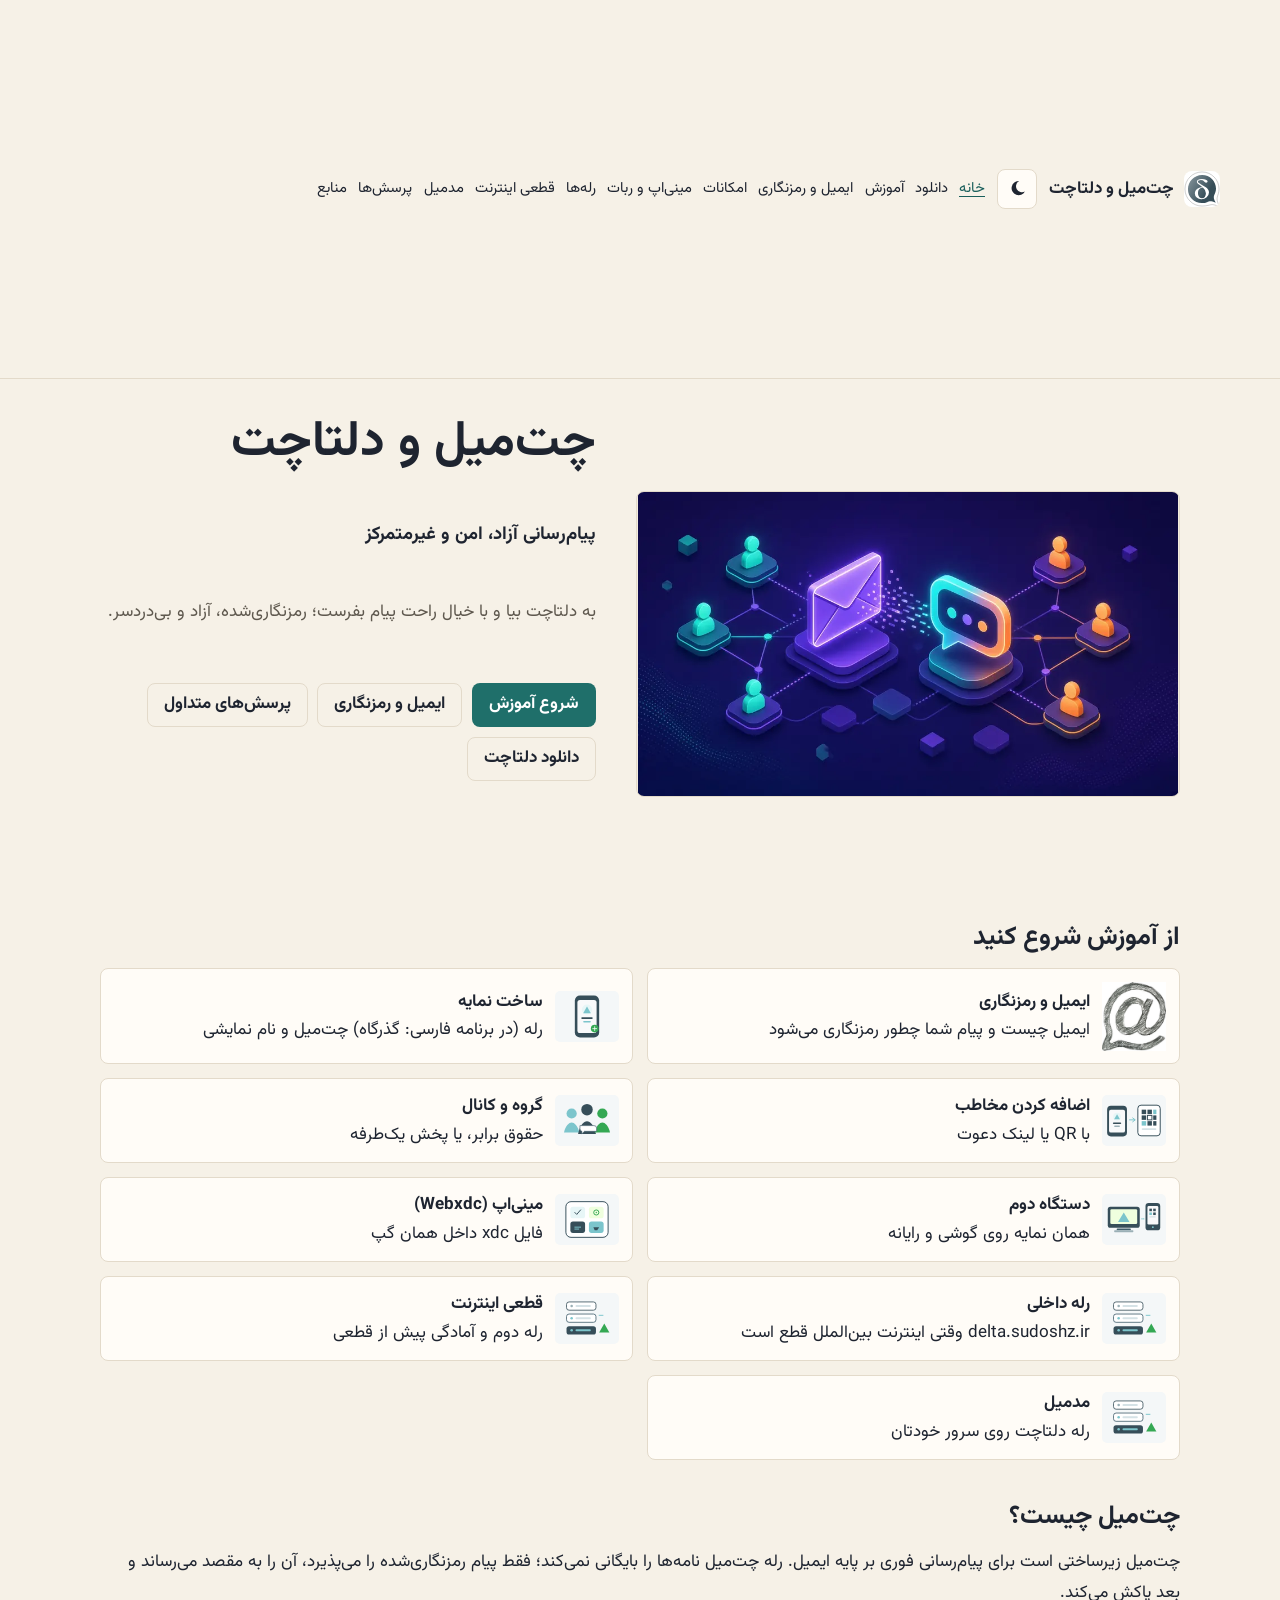
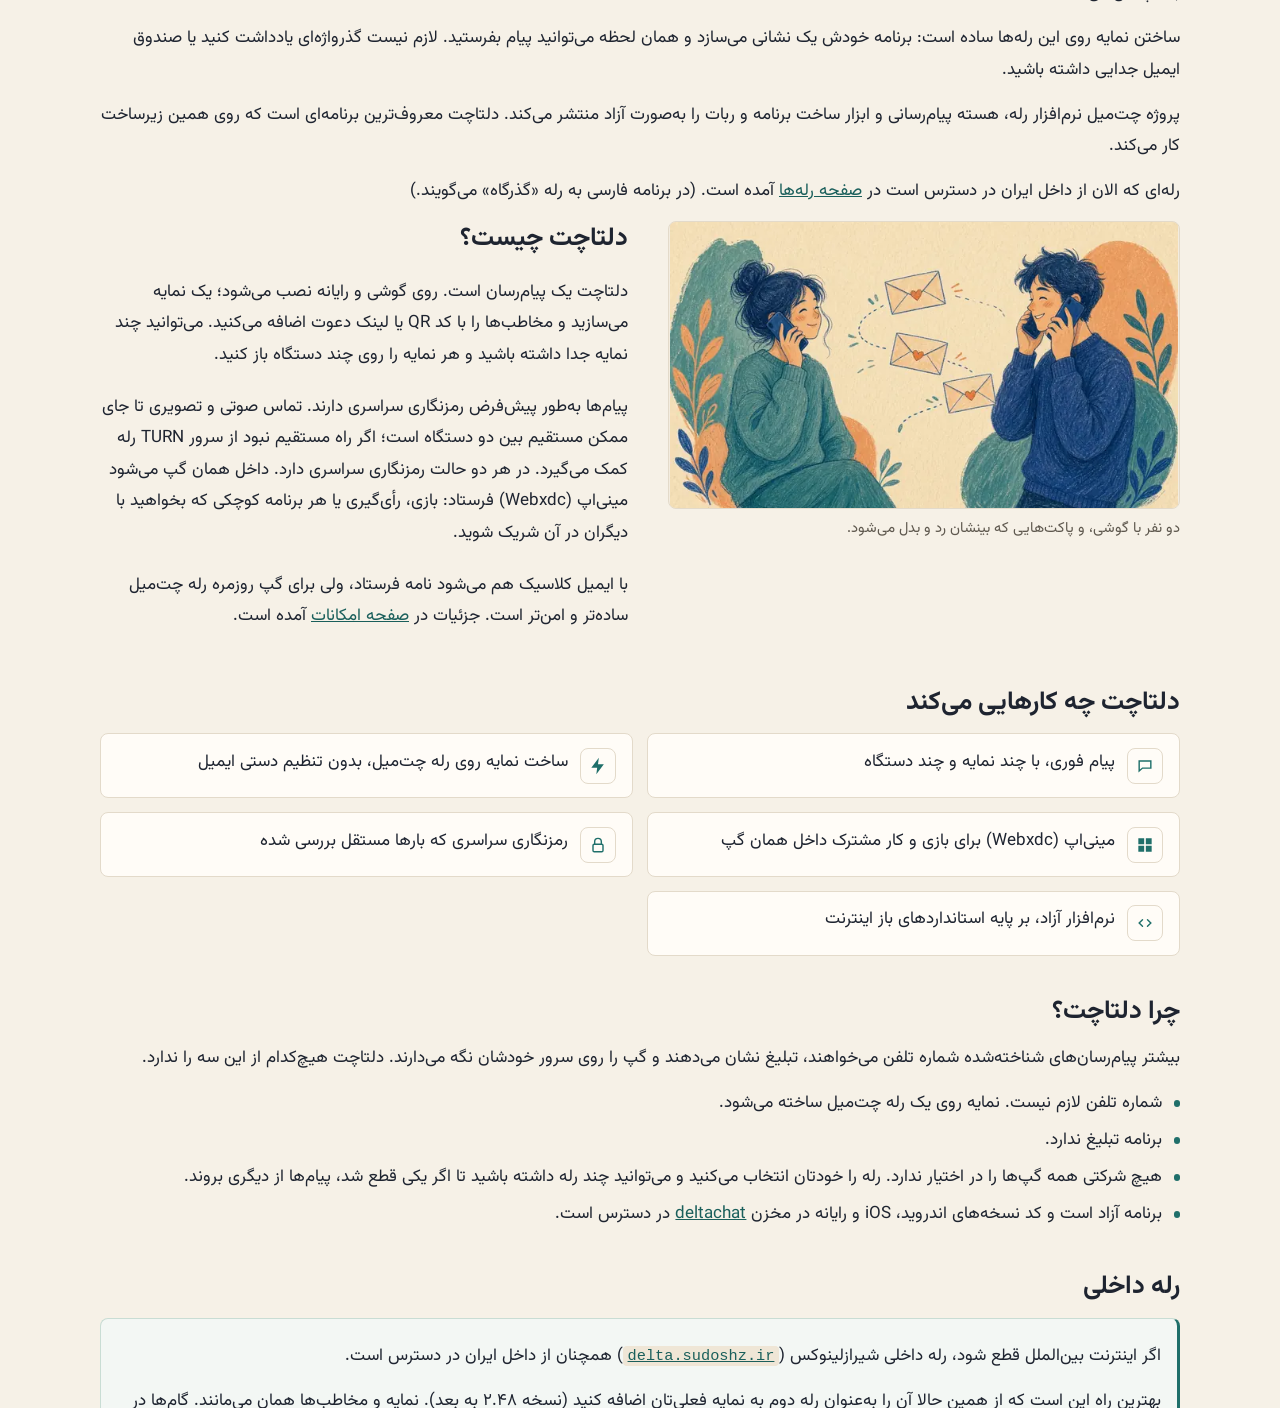
==== commit 61d801dd: "Give the guide a paper layout and section drawings. The light editorial shell keeps the existing wor" ====
--- a/index.html
+++ b/index.html
@@ -1,5 +1,5 @@
 <!DOCTYPE html>
-<html lang="fa" dir="rtl" data-theme="dark">
+<html lang="fa" dir="rtl" data-theme="light">
 <head>
   <meta charset="utf-8">
   <meta name="viewport" content="width=device-width, initial-scale=1">
@@ -22,8 +22,8 @@
   <meta name="twitter:description" content="معرفی چت‌میل و دلتاچت: پیام‌رسان آزاد با رمزنگاری سراسری، رله امن، مینی‌اپ (Webxdc) و رله داخلی delta.sudoshz.ir.">
   <meta name="twitter:image" content="https://chatmaill.ir/assets/apple-touch-icon.png">
   <link rel="sitemap" type="application/xml" title="نقشه سایت" href="sitemap.xml">
-  <meta name="theme-color" content="#364e59" media="(prefers-color-scheme: light)">
-  <meta name="theme-color" content="#0d1418" media="(prefers-color-scheme: dark)">
+  <meta name="theme-color" content="#f6f1e7" media="(prefers-color-scheme: light)">
+  <meta name="theme-color" content="#1c1e24" media="(prefers-color-scheme: dark)">
   <link rel="icon" href="assets/logo.svg" type="image/svg+xml">
   <link rel="apple-touch-icon" href="assets/apple-touch-icon.png">
   <link rel="preload" href="fonts/Vazirmatn-Regular.woff2" as="font" type="font/woff2" crossorigin>
@@ -135,7 +135,15 @@
       <p>رله‌ای که الان از داخل ایران در دسترس است در <a href="relays.html">صفحه رله‌ها</a> آمده است. (در برنامه فارسی به رله «گذرگاه» می‌گویند.)</p>
     </section>
 
-    <section class="prose" id="deltachat">
+    <section class="draw-start prose" id="deltachat">
+      <figure class="section-visual">
+        <picture>
+          <source type="image/webp" srcset="assets/photos/11-phones-envelopes-640.webp 640w, assets/photos/11-phones-envelopes-960.webp 960w, assets/photos/11-phones-envelopes-1280.webp 1280w, assets/photos/11-phones-envelopes-1600.webp 1600w" sizes="(max-width: 860px) 92vw, 32rem">
+          <img src="assets/photos/11-phones-envelopes-960.jpg" srcset="assets/photos/11-phones-envelopes-640.jpg 640w, assets/photos/11-phones-envelopes-960.jpg 960w, assets/photos/11-phones-envelopes-1280.jpg 1280w, assets/photos/11-phones-envelopes-1600.jpg 1600w" sizes="(max-width: 860px) 92vw, 32rem" width="1792" height="1008" alt="دو نفر با گوشی، و پاکت‌هایی که بینشان رد و بدل می‌شود." loading="lazy" decoding="async">
+        </picture>
+        <figcaption>دو نفر با گوشی، و پاکت‌هایی که بینشان رد و بدل می‌شود.</figcaption>
+      </figure>
+
       <h2>دلتاچت چیست؟</h2>
       <p>دلتاچت یک پیام‌رسان است. روی گوشی و رایانه نصب می‌شود؛ یک نمایه می‌سازید و مخاطب‌ها را با کد QR یا لینک دعوت اضافه می‌کنید. می‌توانید چند نمایه جدا داشته باشید و هر نمایه را روی چند دستگاه باز کنید.</p>
       <p>پیام‌ها به‌طور پیش‌فرض رمزنگاری سراسری دارند. تماس صوتی و تصویری تا جای ممکن مستقیم بین دو دستگاه است؛ اگر راه مستقیم نبود از سرور TURN رله کمک می‌گیرد. در هر دو حالت رمزنگاری سراسری دارد. داخل همان گپ می‌شود مینی‌اپ (Webxdc) فرستاد: بازی، رأی‌گیری یا هر برنامه کوچکی که بخواهید با دیگران در آن شریک شوید.</p>
--- a/css/style.css
+++ b/css/style.css
@@ -1,4 +1,4 @@
-/* چت‌میل: پوسته تیره پیش‌فرض، نیلی و فیروزه و نارنجی. */
+/* چت‌میل: پوستهٔ روشن و تحریری. تصویرها اصل صفحه‌اند. */
 
 @font-face {
   font-family: Vazirmatn;
@@ -17,74 +17,54 @@
 }
 
 :root {
+  color-scheme: light;
+  --bg: #f6f1e7;
+  --ink: #1e2430;
+  --muted: #5e584e;
+  --line: #e3daca;
+  --card: #fffcf7;
+  --teal: #1f6f6a;
+  --on-accent: #ffffff;
+  --link: #1a5f5b;
+  --orange: #9a4e16;
+  --header-bg: #f6f1e7;
+  --chip: #fffcf7;
+  --soft: #efe6d6;
+  --code-bg: #efe6d6;
+  --code-block: #1e2430;
+  --code-block-text: #f6f1e7;
+  --safe-bg: #f3f7f4;
+  --safe-line: #c9ddd4;
+  --warn-bg: #fbf3ea;
+  --warn-line: #e4c7a8;
+  --plate: #f3ecdf;
+  --header: 64px;
+  --max: 1120px;
+  --radius: 8px;
+}
+
+html[data-theme="dark"] {
   color-scheme: dark;
-  --indigo: #1b1458;
-  --indigo-deep: #07091a;
-  --violet: #7c5cff;
-  --violet-2: #b9a6ff;
-  --teal: #2ad4c4;
-  --teal-2: #8ef3e8;
-  --orange: #ff8a3d;
-  --orange-2: #ffc49a;
-  --bg: #07091a;
-  --bg-raise: #12163a;
-  --ink: #f4f1ff;
-  --ink-2: #c9c4e8;
-  --accent: #2ad4c4;
-  --on-accent: #04221f;
-  --safe: #8ef3e8;
-  --safe-bg: rgba(42, 212, 196, 0.12);
-  --safe-line: rgba(42, 212, 196, 0.45);
-  --card: rgba(18, 22, 58, 0.78);
-  --text: #f3f1ff;
-  --muted: #b7b3d6;
-  --line: rgba(255, 255, 255, 0.12);
-  --link: #8ef3e8;
-  --shadow: 0 18px 50px rgba(0, 0, 0, 0.35);
-  --radius: 22px;
-  --max: 1180px;
-  --header: 72px;
-  --header-bg: rgba(10, 12, 32, 0.72);
-  --code-bg: rgba(124, 92, 255, 0.16);
-  --code-block: #0c1028;
-  --code-block-text: #e9fff9;
-  --chip: rgba(255, 255, 255, 0.06);
-  --soft: rgba(124, 92, 255, 0.12);
-  --badge: rgba(42, 212, 196, 0.14);
-  --warn: #ffb020;
-  --warn-bg: rgba(255, 138, 61, 0.12);
-  --warn-line: rgba(255, 138, 61, 0.5);
-  --glow: 0 0 0 1px rgba(255, 255, 255, 0.06), 0 20px 50px rgba(4, 6, 24, 0.45);
-}
-
-html[data-theme="light"] {
-  color-scheme: light;
-  --indigo: #2c2378;
-  --indigo-deep: #f4f1ff;
-  --bg: #f6f3ff;
-  --bg-raise: #ffffff;
-  --ink: #241b58;
-  --ink-2: #4d4578;
-  --on-accent: #04221f;
-  --safe: #0e7a6e;
-  --safe-bg: #e7fbf7;
-  --safe-line: #9ee8df;
-  --card: rgba(255, 255, 255, 0.86);
-  --text: #1c163f;
-  --muted: #534c78;
-  --line: rgba(36, 27, 88, 0.12);
-  --link: #0c6e64;
-  --shadow: 0 16px 40px rgba(48, 32, 120, 0.08);
-  --header-bg: rgba(255, 255, 255, 0.78);
-  --code-bg: #efeaff;
-  --code-block: #16132e;
-  --code-block-text: #f3fffb;
-  --chip: #ffffff;
-  --soft: #efeaff;
-  --badge: #e7fbf7;
-  --warn-bg: #fff4ea;
-  --warn-line: #f0b27a;
-  --glow: 0 0 0 1px rgba(36, 27, 88, 0.06), 0 16px 40px rgba(48, 32, 120, 0.08);
+  --bg: #1c1e24;
+  --ink: #f3efe6;
+  --muted: #c4bdb0;
+  --line: #343842;
+  --card: #24272e;
+  --teal: #8fd0c8;
+  --on-accent: #102220;
+  --link: #8fd0c8;
+  --orange: #f0b27a;
+  --header-bg: #1c1e24;
+  --chip: #24272e;
+  --soft: #2c3038;
+  --code-bg: #2c3038;
+  --code-block: #12141a;
+  --code-block-text: #f3efe6;
+  --safe-bg: #1c2826;
+  --safe-line: #35564e;
+  --warn-bg: #2a221c;
+  --warn-line: #6b4c32;
+  --plate: #f3ecdf;
 }
 
 *,
@@ -101,18 +81,12 @@
 body {
   margin: 0;
   min-height: 100vh;
-  background:
-    radial-gradient(900px 480px at 100% -10%, rgba(124, 92, 255, 0.35), transparent 60%),
-    radial-gradient(700px 420px at -10% 20%, rgba(42, 212, 196, 0.16), transparent 55%),
-    radial-gradient(600px 380px at 80% 110%, rgba(255, 138, 61, 0.12), transparent 50%),
-    var(--bg);
-  color: var(--text);
+  background: var(--bg);
+  color: var(--ink);
   font-family: Vazirmatn, Tahoma, sans-serif;
   font-size: 1.0625rem;
-  line-height: 1.9;
+  line-height: 1.7;
   overflow-wrap: anywhere;
-  padding-left: env(safe-area-inset-left);
-  padding-right: env(safe-area-inset-right);
 }
 
 img,
@@ -127,11 +101,11 @@
 }
 
 a:hover {
-  color: var(--orange-2);
+  text-decoration-thickness: 2px;
 }
 
 :focus-visible {
-  outline: 3px solid var(--orange);
+  outline: 2px solid var(--teal);
   outline-offset: 3px;
 }
 
@@ -156,14 +130,12 @@
   inset-inline-start: 12px;
   width: auto;
   height: auto;
-  margin: 0;
-  padding: 0.45rem 0.9rem;
+  padding: 0.4rem 0.8rem;
   overflow: visible;
   clip: auto;
   white-space: normal;
-  background: var(--orange);
-  color: #1a1020;
-  border-radius: 999px;
+  background: var(--ink);
+  color: var(--bg);
   text-decoration: none;
 }
 
@@ -184,8 +156,6 @@
   top: 0;
   z-index: 40;
   background: var(--header-bg);
-  backdrop-filter: blur(18px) saturate(1.3);
-  -webkit-backdrop-filter: blur(18px) saturate(1.3);
   border-bottom: 1px solid var(--line);
 }
 
@@ -194,9 +164,9 @@
   flex-wrap: wrap;
   align-items: center;
   gap: 8px 12px;
-  max-width: 1320px;
+  max-width: 1200px;
   margin: 0 auto;
-  padding: 10px 18px;
+  padding: 10px 20px;
   min-height: var(--header);
 }
 
@@ -208,50 +178,47 @@
   color: var(--ink);
   text-decoration: none;
   font-weight: 700;
-  letter-spacing: -0.01em;
-}
-
-.brand:hover {
-  color: var(--teal-2);
 }
 
 .logo {
+  width: 36px;
+  height: 36px;
+  flex: none;
+  background: #fff;
+  border-radius: 8px;
+  object-fit: cover;
+}
+
+.theme-btn {
+  position: relative;
   width: 40px;
   height: 40px;
-  flex: none;
-  background: #fff;
-  border-radius: 12px;
-  object-fit: cover;
-  box-shadow: 0 0 0 1px rgba(255, 255, 255, 0.4);
-}
-
-.theme-btn {
-  width: 44px;
-  height: 44px;
-  border: 1px solid var(--line);
-  border-radius: 14px;
-  background: var(--chip);
+  border: 1px solid var(--line);
+  border-radius: 8px;
+  background: var(--card);
   color: var(--ink);
   cursor: pointer;
   display: inline-grid;
   place-items: center;
+  flex: none;
 }
 
 .theme-btn svg {
-  width: 22px;
-  height: 22px;
+  width: 20px;
+  height: 20px;
+  grid-area: 1 / 1;
 }
 
 .theme-icon-sun {
-  display: none;
+  opacity: 0;
 }
 
 html[data-theme="dark"] .theme-icon-moon {
-  display: none;
+  opacity: 0;
 }
 
 html[data-theme="dark"] .theme-icon-sun {
-  display: block;
+  opacity: 1;
 }
 
 .nav-toggle {
@@ -267,28 +234,27 @@
   flex-direction: column;
   justify-content: center;
   gap: 5px;
-  width: 44px;
-  height: 44px;
-  padding: 11px;
-  border-radius: 14px;
-  border: 1px solid var(--line);
-  background: var(--chip);
+  width: 40px;
+  height: 40px;
+  padding: 10px;
+  border-radius: 8px;
+  border: 1px solid var(--line);
+  background: var(--card);
   cursor: pointer;
 }
 
 .nav-btn span:not(.sr-only) {
   display: block;
-  height: 2px;
+  height: 1.5px;
   background: var(--ink);
-  border-radius: 2px;
 }
 
 .site-nav {
   display: none;
   width: 100%;
   flex-direction: column;
-  gap: 4px;
-  padding: 6px 0 10px;
+  gap: 2px;
+  padding: 4px 0 8px;
 }
 
 .nav-toggle:checked ~ .site-nav {
@@ -298,82 +264,94 @@
 .site-nav a {
   color: var(--ink);
   text-decoration: none;
-  padding: 0.45rem 0.8rem;
-  border-radius: 999px;
-  font-size: 0.95rem;
+  padding: 0.4rem 0.2rem;
+  line-height: 1.5;
 }
 
 .site-nav a:hover,
 .site-nav a[aria-current="page"] {
-  background: linear-gradient(90deg, rgba(42, 212, 196, 0.2), rgba(124, 92, 255, 0.22));
-  color: var(--ink);
+  color: var(--link);
+  text-decoration: underline;
+  text-underline-offset: 0.25em;
 }
 
 .wrap {
   max-width: var(--max);
   margin: 0 auto;
-  padding: 18px 20px 88px;
+  padding: 28px 20px 80px;
+}
+
+.prose,
+.lesson,
+.answer {
+  line-height: 1.85;
 }
 
 .hero,
 .page-head {
-  position: relative;
-}
-
-.hero {
-  display: grid;
-  gap: 0.4rem 2rem;
-  align-items: center;
-  padding: 1.2rem 0 0.4rem;
+  margin-bottom: 2.5rem;
 }
 
 .hero h1,
 .page-head h1 {
-  margin: 0.15rem 0 0.35rem;
-  font-size: clamp(2.1rem, 5vw, 3.7rem);
-  line-height: 1.25;
-  letter-spacing: -0.03em;
-  background: linear-gradient(120deg, var(--ink) 10%, var(--violet-2) 45%, var(--teal-2) 78%, var(--orange-2));
-  -webkit-background-clip: text;
-  background-clip: text;
-  color: transparent;
+  margin: 0.2rem 0 0.6rem;
+  font-size: clamp(2rem, 4vw, 3.1rem);
+  font-weight: 700;
+  line-height: 1.35;
+  letter-spacing: 0;
+  color: var(--ink);
+}
+
+.page-head h1 {
+  font-size: clamp(1.7rem, 3vw, 2.4rem);
 }
 
 .lede {
-  margin: 0;
-  color: var(--teal-2);
+  margin: 0 0 0.4rem;
+  color: var(--ink);
   font-weight: 700;
   font-size: 1.15rem;
 }
 
 .verse {
-  margin: 0.4rem 0 0;
-  max-width: 38rem;
-  color: var(--ink-2);
-  font-size: 1.12rem;
-}
-
-.hero-visual {
-  margin: 0.4rem 0 1rem;
-  min-width: 0;
-}
-
-.hero-visual img {
+  margin: 0.35rem 0 0;
+  max-width: 40rem;
+  color: var(--muted);
+}
+
+.hero-visual,
+.section-visual {
+  margin: 0 0 1.25rem;
+}
+
+.hero-visual img,
+.section-visual img {
   display: block;
   width: 100%;
   height: auto;
   aspect-ratio: 16 / 9;
-  border-radius: 28px;
-  box-shadow: var(--glow);
-  background: #120c30;
-  object-fit: cover;
+  object-fit: contain;
+  background: var(--plate);
+  border: 1px solid var(--line);
+  border-radius: var(--radius);
+}
+
+.page-head .hero-visual img {
+  max-height: 380px;
+}
+
+.section-visual figcaption {
+  margin-top: 0.45rem;
+  color: var(--muted);
+  font-size: 0.92rem;
+  line-height: 1.6;
 }
 
 .actions {
   display: flex;
   flex-wrap: wrap;
-  gap: 0.7rem;
-  margin: 1.1rem 0 0.4rem;
+  gap: 0.6rem;
+  margin: 1.1rem 0 0.2rem;
 }
 
 .btn,
@@ -382,56 +360,70 @@
   display: inline-flex;
   align-items: center;
   justify-content: center;
-  min-height: 46px;
-  padding: 0.55rem 1.15rem;
-  border-radius: 999px;
+  min-height: 44px;
+  padding: 0.45rem 1rem;
+  border-radius: var(--radius);
   text-decoration: none;
   font-weight: 700;
   border: 1px solid transparent;
-  transition: transform 0.18s ease, box-shadow 0.18s ease, background 0.18s ease;
-}
-
-.btn {
-  background: linear-gradient(135deg, var(--teal), #49e0c8 40%, var(--violet));
+  line-height: 1.4;
+}
+
+.btn,
+.btn-small {
+  background: var(--teal);
   color: var(--on-accent);
-  box-shadow: 0 10px 30px rgba(42, 212, 196, 0.25);
+}
+
+.btn:hover,
+.btn-small:hover {
+  color: var(--on-accent);
+  text-decoration: none;
 }
 
 .btn-ghost {
-  background: var(--chip);
+  background: transparent;
   color: var(--ink);
   border-color: var(--line);
+}
+
+.btn-ghost:hover {
+  color: var(--ink);
+  border-color: var(--ink);
+  text-decoration: none;
 }
 
 .btn-small {
   min-height: 40px;
-  background: var(--orange);
-  color: #2a1408;
-}
-
-.btn:hover,
-.btn-ghost:hover,
-.btn-small:hover {
-  transform: translateY(-2px);
-  color: inherit;
 }
 
 h2 {
-  font-size: clamp(1.45rem, 2.4vw, 2rem);
-  line-height: 1.4;
-  letter-spacing: -0.02em;
-  margin: 2.2rem 0 0.8rem;
+  font-size: clamp(1.35rem, 2vw, 1.7rem);
+  line-height: 1.45;
+  letter-spacing: 0;
+  font-weight: 700;
+  margin: 2.4rem 0 0.7rem;
 }
 
 h3 {
-  font-size: 1.15rem;
-  margin: 1.3rem 0 0.4rem;
+  font-size: 1.1rem;
+  margin: 1.1rem 0 0.35rem;
+}
+
+.card h2,
+.card h3,
+.source-list h3,
+.draw-start > h2,
+.draw-end > h2,
+.lesson.draw-start > h2,
+.lesson.draw-end > h2 {
+  margin-top: 0;
 }
 
 .prose p,
 .lesson p,
 .answer p {
-  margin: 0.55rem 0 0.85rem;
+  margin: 0.45rem 0 0.85rem;
 }
 
 .path-grid,
@@ -439,7 +431,7 @@
 .feature-list,
 .source-list {
   display: grid;
-  gap: 0.9rem;
+  gap: 0.85rem;
 }
 
 .path-card,
@@ -449,35 +441,30 @@
   background: var(--card);
   border: 1px solid var(--line);
   border-radius: var(--radius);
-  box-shadow: var(--glow);
-  backdrop-filter: blur(10px);
 }
 
 .path-card {
   display: grid;
-  grid-template-columns: 72px 1fr;
-  gap: 0.8rem;
+  grid-template-columns: 64px 1fr;
+  gap: 0.75rem;
   align-items: center;
-  padding: 0.85rem;
-  color: var(--text);
+  padding: 0.8rem;
+  color: var(--ink);
   text-decoration: none;
-  transition: transform 0.18s ease, border-color 0.18s ease;
 }
 
 .path-card:hover,
 .card:hover {
-  transform: translateY(-3px);
-  border-color: rgba(42, 212, 196, 0.55);
-  color: var(--text);
+  border-color: var(--ink);
+  color: var(--ink);
 }
 
 .path-card strong {
   display: block;
-  color: var(--ink);
 }
 
 .illu {
-  width: 72px;
+  width: 64px;
   height: auto;
 }
 
@@ -489,49 +476,49 @@
 
 .feature-list li {
   display: flex;
-  gap: 0.8rem;
+  gap: 0.75rem;
   align-items: flex-start;
-  padding: 0.95rem 1rem;
+  padding: 0.85rem 1rem;
 }
 
 .icon-badge {
   flex: none;
-  width: 42px;
-  height: 42px;
+  width: 36px;
+  height: 36px;
   display: grid;
   place-items: center;
-  border-radius: 14px;
-  background: var(--badge);
-  color: var(--teal-2);
+  border-radius: 8px;
+  border: 1px solid var(--line);
+  color: var(--teal);
 }
 
 .icon-badge svg {
-  width: 22px;
-  height: 22px;
+  width: 20px;
+  height: 20px;
 }
 
 .notice,
 .prose .notice {
   margin: 0.8rem 0;
-  padding: 1rem 1.1rem;
-  border-radius: 18px;
+  padding: 0.9rem 1rem;
+  border-radius: var(--radius);
   background: var(--safe-bg);
   border: 1px solid var(--safe-line);
-  border-inline-start: 4px solid var(--teal);
+  border-inline-start: 3px solid var(--teal);
 }
 
 #warning,
 .prose#warning {
   padding: 0.2rem 1rem 0.8rem;
-  border-radius: 18px;
+  border-radius: var(--radius);
   background: var(--warn-bg);
   border: 1px solid var(--warn-line);
-  border-inline-start: 4px solid var(--orange);
+  border-inline-start: 3px solid var(--orange);
 }
 
 .plain-list,
 .route {
-  margin: 0.6rem 0 1rem;
+  margin: 0.5rem 0 1rem;
   padding: 0;
   list-style: none;
 }
@@ -545,11 +532,11 @@
 .prose ol.plain-list > li {
   counter-increment: step;
   position: relative;
-  margin: 0 0 0.7rem;
-  padding: 0.75rem 3.1rem 0.75rem 0.9rem;
-  background: var(--chip);
-  border: 1px solid var(--line);
-  border-radius: 16px;
+  margin: 0 0 0.55rem;
+  padding: 0.7rem 2.8rem 0.7rem 0.8rem;
+  background: var(--card);
+  border: 1px solid var(--line);
+  border-radius: var(--radius);
 }
 
 .lesson ol.plain-list > li::before,
@@ -557,14 +544,14 @@
   content: counter(step);
   position: absolute;
   top: 0.7rem;
-  inset-inline-start: 0.7rem;
-  width: 1.7rem;
-  height: 1.7rem;
+  inset-inline-start: 0.65rem;
+  width: 1.6rem;
+  height: 1.6rem;
   display: grid;
   place-items: center;
-  border-radius: 999px;
-  background: linear-gradient(135deg, var(--violet), var(--teal));
-  color: #fff;
+  border-radius: 50%;
+  border: 1px solid var(--line);
+  color: var(--ink);
   font-size: 0.85rem;
   font-weight: 700;
 }
@@ -572,21 +559,35 @@
 .lesson ul.plain-list > li,
 .prose ul.plain-list > li,
 .answer ul.plain-list > li {
+  position: relative;
   margin: 0.35rem 0;
-  padding-inline-start: 0.2rem;
+  padding-inline-start: 1.1rem;
+}
+
+.lesson ul.plain-list > li::before,
+.prose ul.plain-list > li::before,
+.answer ul.plain-list > li::before {
+  content: "";
+  position: absolute;
+  inset-inline-start: 0;
+  top: 0.75em;
+  width: 0.4rem;
+  height: 0.4rem;
+  border-radius: 50%;
+  background: var(--teal);
 }
 
 .route {
   display: flex;
   flex-wrap: wrap;
-  gap: 0.55rem;
+  gap: 0.5rem;
 }
 
 .route li {
-  flex: 1 1 8rem;
-  padding: 0.75rem 0.8rem;
-  border-radius: 16px;
-  background: linear-gradient(180deg, rgba(124, 92, 255, 0.2), rgba(42, 212, 196, 0.08));
+  flex: 1 1 7rem;
+  padding: 0.7rem 0.75rem;
+  border-radius: var(--radius);
+  background: var(--card);
   border: 1px solid var(--line);
   text-align: center;
   font-weight: 700;
@@ -601,33 +602,33 @@
 
 .key-pair {
   display: grid;
-  gap: 0.8rem;
+  gap: 0.75rem;
 }
 
 .key-pair article {
-  padding: 1rem;
-  border-radius: 18px;
+  padding: 0.9rem 1rem;
+  border-radius: var(--radius);
   background: var(--card);
   border: 1px solid var(--line);
 }
 
 code {
   font-family: ui-monospace, "Cascadia Code", monospace;
-  font-size: 0.92em;
+  font-size: 0.9em;
   background: var(--code-bg);
-  padding: 0.05em 0.35em;
-  border-radius: 7px;
+  padding: 0.05em 0.3em;
+  border-radius: 4px;
   overflow-wrap: anywhere;
 }
 
 pre {
   position: relative;
   margin: 0.8rem 0 1rem;
-  padding: 2.6rem 1rem 1rem;
+  padding: 0.85rem 1rem;
+  padding-inline-start: 6.2rem;
   background: var(--code-block);
   color: var(--code-block-text);
-  border-radius: 18px;
-  border: 1px solid rgba(42, 212, 196, 0.28);
+  border-radius: var(--radius);
   overflow-x: auto;
   max-width: 100%;
   white-space: pre-wrap;
@@ -641,13 +642,13 @@
 
 .copy-btn {
   position: absolute;
-  top: 0.55rem;
-  inset-inline-start: 0.55rem;
-  border: 0;
-  border-radius: 999px;
-  padding: 0.25rem 0.7rem;
-  background: var(--orange);
-  color: #2a1408;
+  top: 0.5rem;
+  inset-inline-start: 0.5rem;
+  border: 1px solid transparent;
+  border-radius: 6px;
+  padding: 0.2rem 0.6rem;
+  background: var(--plate);
+  color: #1e2430;
   font-family: inherit;
   font-weight: 700;
   cursor: pointer;
@@ -655,18 +656,21 @@
 
 table,
 .license-table {
+  display: block;
   width: 100%;
+  max-width: 100%;
   border-collapse: collapse;
   margin: 1rem 0;
   background: var(--card);
-  border-radius: 16px;
-  overflow: hidden;
+  border: 1px solid var(--line);
+  border-radius: var(--radius);
+  overflow-x: auto;
 }
 
 th,
 td {
   text-align: start;
-  padding: 0.7rem 0.85rem;
+  padding: 0.65rem 0.8rem;
   border-bottom: 1px solid var(--line);
   overflow-wrap: anywhere;
 }
@@ -674,14 +678,17 @@
 .faq details {
   background: var(--card);
   border: 1px solid var(--line);
-  border-radius: 16px;
-  margin: 0.55rem 0;
-  overflow: hidden;
+  border-radius: var(--radius);
+  margin: 0.45rem 0;
 }
 
 .faq summary {
+  display: flex;
+  align-items: center;
+  justify-content: space-between;
+  gap: 0.8rem;
   cursor: pointer;
-  padding: 0.85rem 1rem;
+  padding: 0.8rem 1rem;
   font-weight: 700;
   list-style: none;
 }
@@ -691,51 +698,46 @@
 }
 
 .faq summary::after {
-  content: "＋";
-  float: left;
-  color: var(--teal);
+  content: "+";
+  flex: none;
+  color: var(--muted);
+  font-weight: 400;
 }
 
 .faq details[open] summary::after {
-  content: "−";
-}
-
-.faq details[open] {
-  border-color: rgba(42, 212, 196, 0.45);
+  content: "–";
 }
 
 .answer {
-  padding: 0 1rem 0.8rem;
+  padding: 0 1rem 0.75rem;
 }
 
 .toc {
   list-style: none;
-  margin: 0 0 1.2rem;
-  padding: 0.8rem;
-  display: grid;
-  gap: 0.25rem;
-  background: var(--card);
-  border: 1px solid var(--line);
-  border-radius: 20px;
+  margin: 0 0 1.5rem;
+  padding: 0;
+  display: flex;
+  flex-wrap: wrap;
+  gap: 0.35rem 0.85rem;
 }
 
 .toc a {
-  display: block;
+  color: var(--ink);
   text-decoration: none;
-  color: var(--text);
-  padding: 0.35rem 0.6rem;
-  border-radius: 10px;
-}
-
-.toc a:hover {
-  background: var(--soft);
-  color: var(--text);
+  line-height: 1.5;
+}
+
+.toc a:hover,
+.toc a.is-current {
+  color: var(--link);
+  text-decoration: underline;
+  text-underline-offset: 0.2em;
 }
 
 .crumb ol {
   display: flex;
   flex-wrap: wrap;
-  gap: 0.35rem 0.7rem;
+  gap: 0.3rem 0.6rem;
   list-style: none;
   padding: 0;
   margin: 0 0 0.8rem;
@@ -749,89 +751,91 @@
 
 .illu-frame,
 .shot-stack {
-  margin: 0.8rem 0 1rem;
+  margin: 0.6rem 0 1rem;
 }
 
 .shot {
-  width: 100%;
-  max-width: 420px;
+  width: auto;
+  max-width: min(100%, 360px);
+  max-height: 440px;
   height: auto;
-  border-radius: 18px;
+  object-fit: contain;
   display: block;
-  box-shadow: var(--glow);
+  border: 1px solid var(--line);
+  border-radius: var(--radius);
+  background: var(--card);
 }
 
 .shot-stack {
   display: flex;
   flex-wrap: wrap;
-  gap: 0.7rem;
+  gap: 0.6rem;
 }
 
 .lesson {
-  display: grid;
-  gap: 0.6rem;
-  margin: 1.4rem 0;
-  padding-bottom: 0.4rem;
-  border-bottom: 1px solid var(--line);
+  margin: 2.2rem 0;
+  padding-bottom: 0.2rem;
 }
 
 .card,
 .source-list > li {
   padding: 1rem 1.05rem 1.1rem;
+  min-width: 0;
 }
 
 .grid-2 {
-  grid-template-columns: 1fr;
+  grid-template-columns: minmax(0, 1fr);
 }
 
 .links {
   display: flex;
   flex-wrap: wrap;
-  gap: 0.4rem 0.8rem;
+  gap: 0.35rem 0.8rem;
   padding: 0;
-  margin: 0.6rem 0 0;
+  margin: 0.5rem 0 0;
   list-style: none;
 }
 
 .req {
   color: var(--muted);
   font-size: 0.92rem;
+}
+
+.card .req code {
   overflow-wrap: anywhere;
+  word-break: break-all;
 }
 
 .app-index {
   display: flex;
   flex-wrap: wrap;
-  gap: 0.4rem;
+  gap: 0.3rem;
   padding: 0;
-  margin: 0.6rem 0 0;
+  margin: 0.5rem 0 0;
   list-style: none;
 }
 
 .app-index a {
   display: inline-block;
-  padding: 0.25rem 0.6rem;
+  padding: 0.15rem 0.5rem;
+  border: 1px solid var(--line);
   border-radius: 999px;
-  background: var(--chip);
-  border: 1px solid var(--line);
   text-decoration: none;
-  color: var(--text);
-  font-size: 0.92rem;
+  color: var(--ink);
+  font-size: 0.84rem;
+  line-height: 1.5;
+  background: var(--card);
 }
 
 .site-footer {
-  margin-top: 1rem;
   border-top: 1px solid var(--line);
-  background:
-    radial-gradient(500px 180px at 0% 0%, rgba(255, 138, 61, 0.16), transparent 70%),
-    linear-gradient(180deg, rgba(124, 92, 255, 0.16), transparent 40%),
-    var(--indigo-deep);
+  background: var(--bg);
 }
 
 .footer-inner {
-  max-width: 1320px;
+  max-width: 1200px;
   margin: 0 auto;
-  padding: 1.6rem 20px 2rem;
+  padding: 1.5rem 20px 2rem;
   display: grid;
   gap: 1rem;
 }
@@ -846,62 +850,48 @@
 }
 
 .fsf-mark img {
-  width: 64px;
+  width: 56px;
   height: auto;
   background: #fff;
-  border-radius: 10px;
+  border-radius: 6px;
 }
 
 .site-footer nav {
   display: flex;
   flex-wrap: wrap;
-  gap: 0.45rem;
+  gap: 0.4rem 0.75rem;
 }
 
 .site-footer nav a {
   text-decoration: none;
   color: var(--ink);
-  background: var(--chip);
-  border: 1px solid var(--line);
-  border-radius: 999px;
-  padding: 0.35rem 0.75rem;
 }
 
 .site-footer nav a:hover {
-  border-color: var(--teal);
-  color: var(--teal-2);
-}
-
-@supports (animation-timeline: view()) {
-  @media (prefers-reduced-motion: no-preference) {
-    .reveal {
-      animation: rise 0.7s ease both;
-      animation-timeline: view();
-      animation-range: entry 0% cover 18%;
-    }
-  }
-}
-
-@keyframes rise {
-  from {
-    opacity: 0;
-    transform: translateY(12px);
-  }
-  to {
-    opacity: 1;
-    transform: none;
+  color: var(--link);
+}
+
+.site-footer nav a:nth-child(5) {
+  margin-inline-start: 0.6rem;
+}
+
+@media (max-width: 859px) {
+  .draw-start > .section-visual,
+  .draw-end > .section-visual {
+    margin-bottom: 1rem;
   }
 }
 
 @media (min-width: 720px) {
   .path-grid,
-  .feature-list {
-    grid-template-columns: 1fr 1fr;
-  }
-
+  .feature-list,
   .grid-2,
   .key-pair {
-    grid-template-columns: 1fr 1fr;
+    grid-template-columns: minmax(0, 1fr) minmax(0, 1fr);
+  }
+
+  #bots .grid {
+    grid-template-columns: repeat(3, minmax(0, 1fr));
   }
 
   .footer-inner {
@@ -912,30 +902,63 @@
 
 @media (min-width: 860px) {
   .hero {
-    grid-template-columns: minmax(0, 1.05fr) minmax(0, 0.95fr);
+    display: grid;
+    grid-template-columns: minmax(18rem, 34rem) minmax(0, 1fr);
+    gap: 1.5rem 2.5rem;
+    align-items: center;
   }
 
   .hero > .hero-visual {
+    grid-column: 1;
+    grid-row: 1 / span 8;
+    margin: 0;
+  }
+
+  .hero > :not(.hero-visual) {
     grid-column: 2;
-    grid-row: 1 / span 4;
+  }
+
+  .draw-start,
+  .draw-end {
+    display: grid;
+    column-gap: 2.5rem;
+    align-items: start;
+  }
+
+  .draw-start {
+    grid-template-columns: minmax(16rem, 32rem) minmax(0, 1fr);
+  }
+
+  .draw-end {
+    grid-template-columns: minmax(0, 1fr) minmax(16rem, 32rem);
+  }
+
+  .draw-start > .section-visual {
+    grid-column: 1;
+    grid-row: 1 / span 40;
     margin: 0;
-    align-self: center;
-  }
-
-  .hero > :not(.hero-visual) {
+  }
+
+  .draw-start > :not(.section-visual) {
+    grid-column: 2;
+  }
+
+  .draw-end > .section-visual {
+    grid-column: 2;
+    grid-row: 1 / span 40;
+    margin: 0;
+  }
+
+  .draw-end > :not(.section-visual) {
     grid-column: 1;
-  }
-
-  .page-head .hero-visual img {
-    max-height: 440px;
   }
 }
 
 @media (min-width: 1100px) {
   .wrap:has(> .toc) {
     display: grid;
-    grid-template-columns: 230px minmax(0, 1fr);
-    column-gap: 1.6rem;
+    grid-template-columns: 200px minmax(0, 1fr);
+    column-gap: 2rem;
     align-items: start;
   }
 
@@ -946,44 +969,52 @@
   .wrap:has(> .toc) > .toc {
     grid-column: 1;
     grid-row: 2;
+    display: grid;
+    gap: 0.15rem;
     position: sticky;
-    top: calc(var(--header) + 12px);
-    max-height: calc(100vh - var(--header) - 24px);
+    top: calc(var(--header) + 16px);
+    max-height: calc(100vh - var(--header) - 28px);
     overflow: auto;
+    padding-inline-end: 0.4rem;
   }
 
   .wrap:has(> .toc) > :not(.page-head):not(.toc) {
     grid-column: 2;
+  }
+
+  .wrap:has(> .toc) .draw-start {
+    grid-template-columns: minmax(14rem, 22rem) minmax(0, 1fr);
+  }
+
+  .wrap:has(> .toc) .draw-end {
+    grid-template-columns: minmax(0, 1fr) minmax(14rem, 22rem);
   }
 }
 
 @media (min-width: 1280px) {
   .nav-btn {
     display: none;
+  }
+
+  .header-bar {
+    flex-wrap: nowrap;
   }
 
   .site-nav {
     display: flex;
     flex-direction: row;
     flex-wrap: wrap;
+    width: auto;
+    flex: 1 1 auto;
+    min-width: 0;
+    padding: 0;
+    gap: 0.1rem 0.7rem;
     justify-content: flex-start;
-    width: 100%;
-    max-width: none;
-    padding: 0 0 4px;
-    gap: 0.15rem 0.1rem;
   }
 
   .site-nav a {
     font-size: 0.92rem;
-    padding: 0.32rem 0.72rem;
-  }
-}
-
-@media (min-width: 1600px) {
-  .wrap,
-  .header-bar,
-  .footer-inner {
-    max-width: 1280px;
+    padding: 0.2rem 0;
   }
 }
 
@@ -998,8 +1029,4 @@
     animation: none !important;
     transition: none !important;
   }
-
-  .reveal {
-    animation: none;
-  }
-}
+}
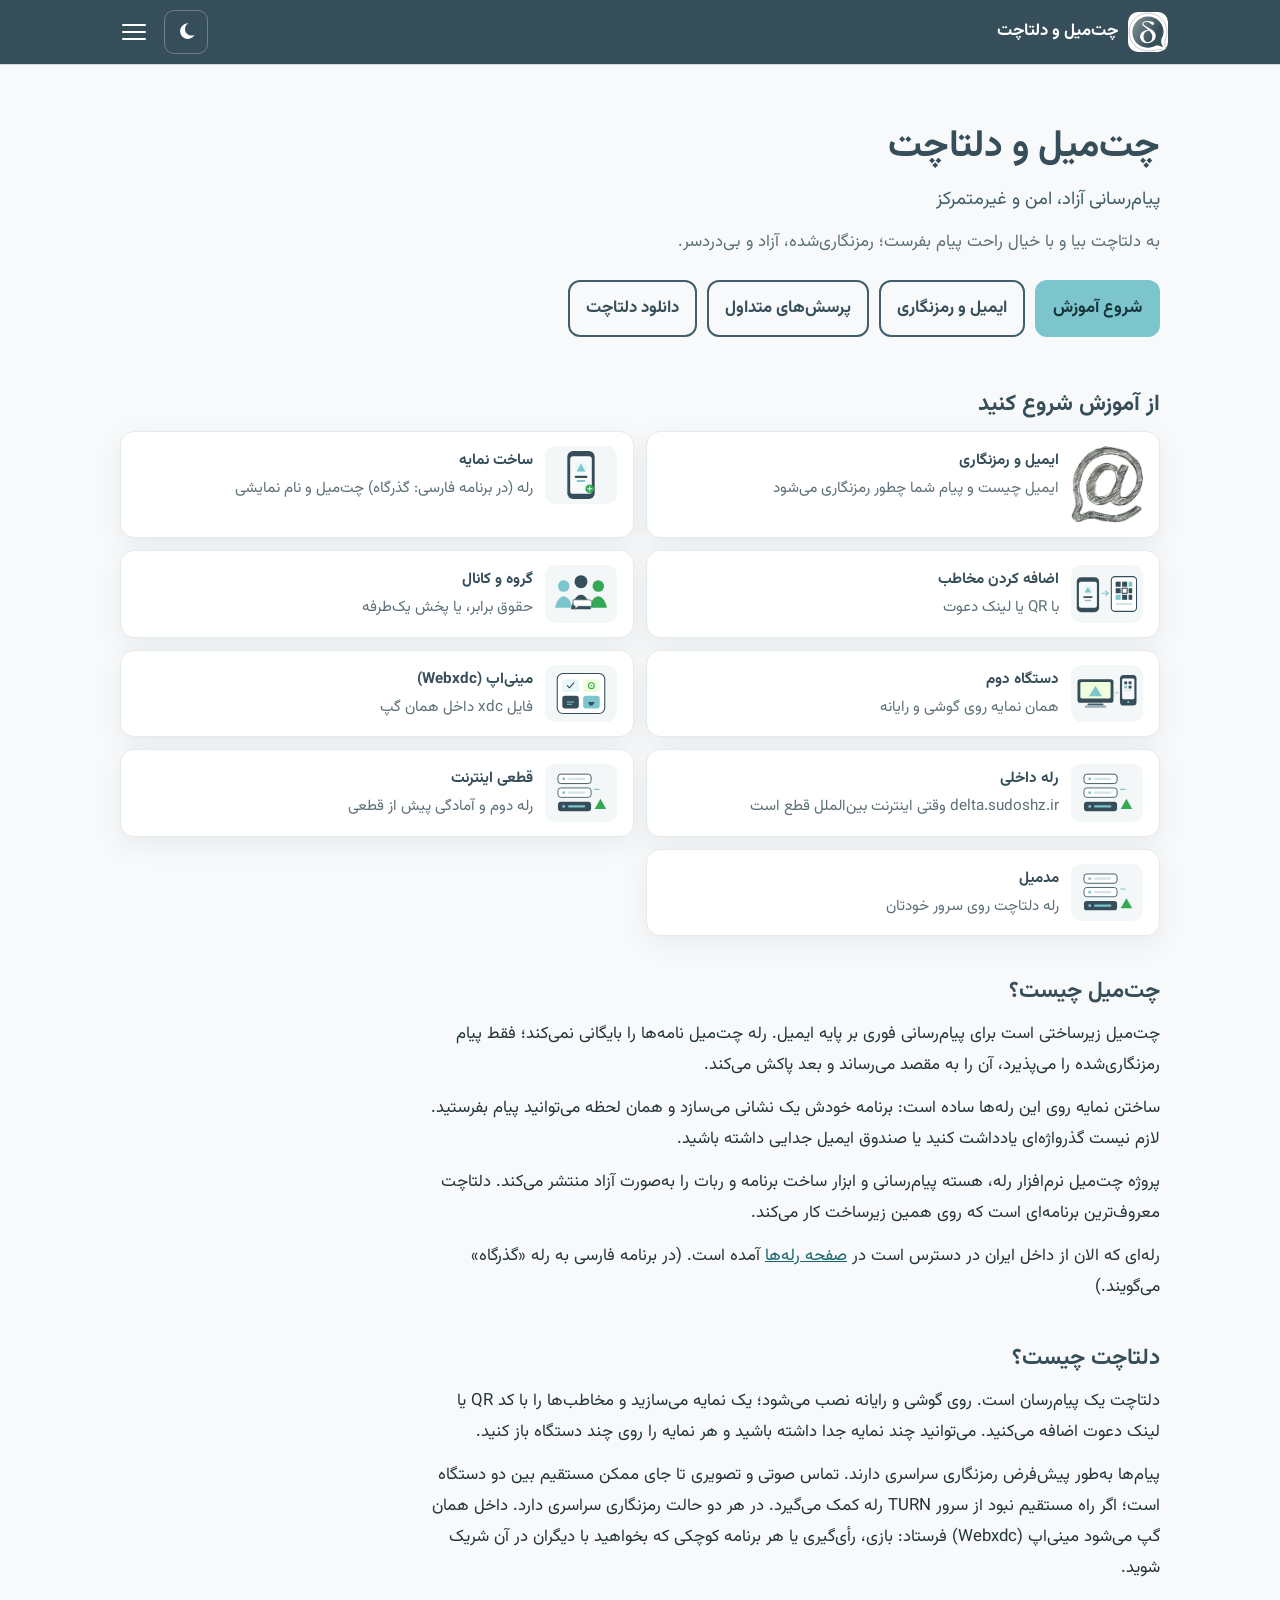
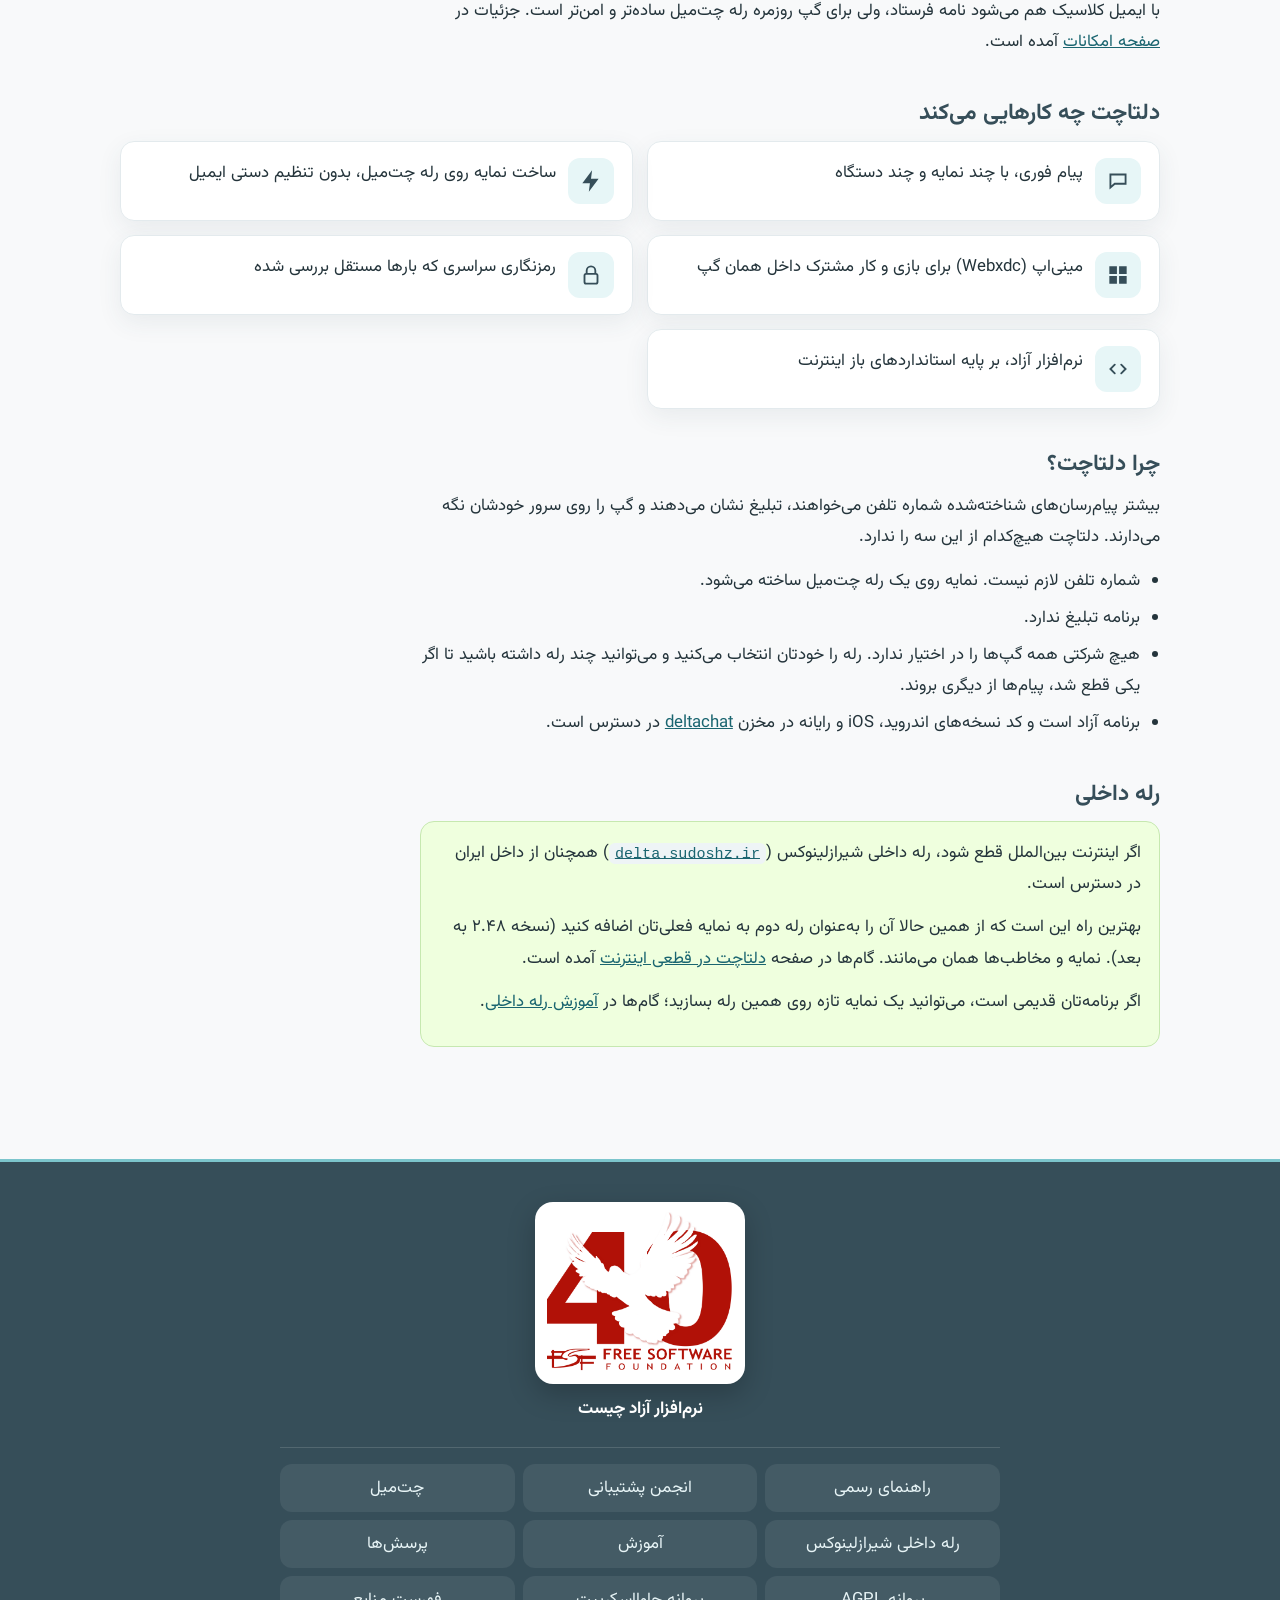
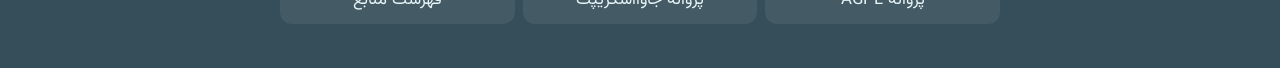
==== commit a59bc0e1: "Restore the editorial guide from before the redesign. Co-authored-by: Cursor <cursoragent@cursor.com" ====
--- a/index.html
+++ b/index.html
@@ -1,5 +1,5 @@
 <!DOCTYPE html>
-<html lang="fa" dir="rtl" data-theme="light">
+<html lang="fa" dir="rtl">
 <head>
   <meta charset="utf-8">
   <meta name="viewport" content="width=device-width, initial-scale=1">
@@ -22,8 +22,8 @@
   <meta name="twitter:description" content="معرفی چت‌میل و دلتاچت: پیام‌رسان آزاد با رمزنگاری سراسری، رله امن، مینی‌اپ (Webxdc) و رله داخلی delta.sudoshz.ir.">
   <meta name="twitter:image" content="https://chatmaill.ir/assets/apple-touch-icon.png">
   <link rel="sitemap" type="application/xml" title="نقشه سایت" href="sitemap.xml">
-  <meta name="theme-color" content="#f6f1e7" media="(prefers-color-scheme: light)">
-  <meta name="theme-color" content="#1c1e24" media="(prefers-color-scheme: dark)">
+  <meta name="theme-color" content="#364e59" media="(prefers-color-scheme: light)">
+  <meta name="theme-color" content="#0d1418" media="(prefers-color-scheme: dark)">
   <link rel="icon" href="assets/logo.svg" type="image/svg+xml">
   <link rel="apple-touch-icon" href="assets/apple-touch-icon.png">
   <link rel="preload" href="fonts/Vazirmatn-Regular.woff2" as="font" type="font/woff2" crossorigin>
@@ -68,12 +68,6 @@
 
   <main id="content" class="wrap">
     <header class="hero prose">
-      <figure class="hero-visual">
-        <picture>
-          <source type="image/webp" srcset="assets/photos/01-hero-640.webp 640w, assets/photos/01-hero-960.webp 960w, assets/photos/01-hero-1280.webp 1280w, assets/photos/01-hero-1600.webp 1600w" sizes="(max-width: 860px) 92vw, 42rem">
-          <img src="assets/photos/01-hero-960.jpg" srcset="assets/photos/01-hero-640.jpg 640w, assets/photos/01-hero-960.jpg 960w, assets/photos/01-hero-1280.jpg 1280w, assets/photos/01-hero-1600.jpg 1600w" sizes="(max-width: 860px) 92vw, 42rem" width="1792" height="1008" alt="پاکت نامه و حباب گفتگو که با خط‌های فیروزه‌ای و نارنجی به چند نفر وصل شده‌اند" loading="eager" decoding="async" fetchpriority="high">
-        </picture>
-      </figure>
       <h1>چت‌میل و دلتاچت</h1>
       <p class="lede">پیام‌رسانی آزاد، امن و غیرمتمرکز</p>
       <p class="verse">به دلتاچت بیا و با خیال راحت پیام بفرست؛ رمزنگاری‌شده، آزاد و بی‌دردسر.</p>
@@ -135,15 +129,7 @@
       <p>رله‌ای که الان از داخل ایران در دسترس است در <a href="relays.html">صفحه رله‌ها</a> آمده است. (در برنامه فارسی به رله «گذرگاه» می‌گویند.)</p>
     </section>
 
-    <section class="draw-start prose" id="deltachat">
-      <figure class="section-visual">
-        <picture>
-          <source type="image/webp" srcset="assets/photos/11-phones-envelopes-640.webp 640w, assets/photos/11-phones-envelopes-960.webp 960w, assets/photos/11-phones-envelopes-1280.webp 1280w, assets/photos/11-phones-envelopes-1600.webp 1600w" sizes="(max-width: 860px) 92vw, 32rem">
-          <img src="assets/photos/11-phones-envelopes-960.jpg" srcset="assets/photos/11-phones-envelopes-640.jpg 640w, assets/photos/11-phones-envelopes-960.jpg 960w, assets/photos/11-phones-envelopes-1280.jpg 1280w, assets/photos/11-phones-envelopes-1600.jpg 1600w" sizes="(max-width: 860px) 92vw, 32rem" width="1792" height="1008" alt="دو نفر با گوشی، و پاکت‌هایی که بینشان رد و بدل می‌شود." loading="lazy" decoding="async">
-        </picture>
-        <figcaption>دو نفر با گوشی، و پاکت‌هایی که بینشان رد و بدل می‌شود.</figcaption>
-      </figure>
-
+    <section class="prose" id="deltachat">
       <h2>دلتاچت چیست؟</h2>
       <p>دلتاچت یک پیام‌رسان است. روی گوشی و رایانه نصب می‌شود؛ یک نمایه می‌سازید و مخاطب‌ها را با کد QR یا لینک دعوت اضافه می‌کنید. می‌توانید چند نمایه جدا داشته باشید و هر نمایه را روی چند دستگاه باز کنید.</p>
       <p>پیام‌ها به‌طور پیش‌فرض رمزنگاری سراسری دارند. تماس صوتی و تصویری تا جای ممکن مستقیم بین دو دستگاه است؛ اگر راه مستقیم نبود از سرور TURN رله کمک می‌گیرد. در هر دو حالت رمزنگاری سراسری دارد. داخل همان گپ می‌شود مینی‌اپ (Webxdc) فرستاد: بازی، رأی‌گیری یا هر برنامه کوچکی که بخواهید با دیگران در آن شریک شوید.</p>
--- a/css/style.css
+++ b/css/style.css
@@ -1,4 +1,5 @@
-/* چت‌میل: پوستهٔ روشن و تحریری. تصویرها اصل صفحه‌اند. */
+/* معرفی چت‌میل و دلتاچت
+   توکن‌ها نزدیک رنگ رسمی delta.chat هستند. متن دکمه فیروزه‌ای تیره می‌ماند. */
 
 @font-face {
   font-family: Vazirmatn;
@@ -18,53 +19,82 @@
 
 :root {
   color-scheme: light;
-  --bg: #f6f1e7;
-  --ink: #1e2430;
-  --muted: #5e584e;
-  --line: #e3daca;
-  --card: #fffcf7;
-  --teal: #1f6f6a;
-  --on-accent: #ffffff;
-  --link: #1a5f5b;
-  --orange: #9a4e16;
-  --header-bg: #f6f1e7;
-  --chip: #fffcf7;
-  --soft: #efe6d6;
-  --code-bg: #efe6d6;
-  --code-block: #1e2430;
-  --code-block-text: #f6f1e7;
-  --safe-bg: #f3f7f4;
-  --safe-line: #c9ddd4;
-  --warn-bg: #fbf3ea;
-  --warn-line: #e4c7a8;
-  --plate: #f3ecdf;
+  --ink: #364e59;
+  --ink-2: #415e6b;
+  --accent: #7cc5cc;
+  --on-accent: #16343a;
+  --safe: #1b7a32;
+  --safe-bg: #efffde;
+  --safe-line: #c6e8b0;
+  --bg: #f8f9fa;
+  --card: #ffffff;
+  --text: #24343b;
+  --muted: #5c7078;
+  --line: #e3eaed;
+  --link: #1a6570;
+  --shadow: 0 8px 24px rgba(54, 78, 89, 0.08);
+  --radius: 14px;
+  --max: 1080px;
   --header: 64px;
-  --max: 1120px;
-  --radius: 8px;
+  --header-bg: #364e59;
+  --code-bg: #eef4f6;
+  --code-block: #24343b;
+  --code-block-text: #e7f6f7;
+  --chip: #ffffff;
+  --soft: #f3fbfb;
+  --badge: #e7f6f7;
 }
 
 html[data-theme="dark"] {
   color-scheme: dark;
-  --bg: #1c1e24;
-  --ink: #f3efe6;
-  --muted: #c4bdb0;
-  --line: #343842;
-  --card: #24272e;
-  --teal: #8fd0c8;
-  --on-accent: #102220;
-  --link: #8fd0c8;
-  --orange: #f0b27a;
-  --header-bg: #1c1e24;
-  --chip: #24272e;
-  --soft: #2c3038;
-  --code-bg: #2c3038;
-  --code-block: #12141a;
-  --code-block-text: #f3efe6;
-  --safe-bg: #1c2826;
-  --safe-line: #35564e;
-  --warn-bg: #2a221c;
-  --warn-line: #6b4c32;
-  --plate: #f3ecdf;
+  --ink: #d5e6eb;
+  --ink-2: #b7c9ce;
+  --accent: #7cc5cc;
+  --on-accent: #10262b;
+  --safe: #9ed68a;
+  --safe-bg: #1a3324;
+  --safe-line: #2d5a38;
+  --bg: #12191d;
+  --card: #1c272c;
+  --text: #e7eef0;
+  --muted: #a9bcc2;
+  --line: #314148;
+  --link: #8ed4da;
+  --shadow: 0 8px 24px rgba(0, 0, 0, 0.32);
+  --header-bg: #0d1418;
+  --code-bg: #243238;
+  --code-block: #0d1418;
+  --code-block-text: #e7f6f7;
+  --chip: #1c272c;
+  --soft: #243238;
+  --badge: #1a3338;
+}
+
+@media (prefers-color-scheme: dark) {
+  html:not([data-theme="light"]) {
+    color-scheme: dark;
+    --ink: #d5e6eb;
+    --ink-2: #b7c9ce;
+    --accent: #7cc5cc;
+    --on-accent: #10262b;
+    --safe: #9ed68a;
+    --safe-bg: #1a3324;
+    --safe-line: #2d5a38;
+    --bg: #12191d;
+    --card: #1c272c;
+    --text: #e7eef0;
+    --muted: #a9bcc2;
+    --line: #314148;
+    --link: #8ed4da;
+    --shadow: 0 8px 24px rgba(0, 0, 0, 0.32);
+    --header-bg: #0d1418;
+    --code-bg: #243238;
+    --code-block: #0d1418;
+    --code-block-text: #e7f6f7;
+    --chip: #1c272c;
+    --soft: #243238;
+    --badge: #1a3338;
+  }
 }
 
 *,
@@ -80,18 +110,18 @@
 
 body {
   margin: 0;
-  min-height: 100vh;
   background: var(--bg);
-  color: var(--ink);
+  color: var(--text);
   font-family: Vazirmatn, Tahoma, sans-serif;
-  font-size: 1.0625rem;
-  line-height: 1.7;
-  overflow-wrap: anywhere;
+  font-size: 1.05rem;
+  line-height: 1.85;
+  overflow-wrap: break-word;
+  padding-left: env(safe-area-inset-left);
+  padding-right: env(safe-area-inset-right);
 }
 
 img,
-svg,
-video {
+svg {
   max-width: 100%;
   height: auto;
 }
@@ -101,42 +131,27 @@
 }
 
 a:hover {
-  text-decoration-thickness: 2px;
+  color: var(--ink);
 }
 
 :focus-visible {
-  outline: 2px solid var(--teal);
-  outline-offset: 3px;
+  outline: 3px solid var(--accent);
+  outline-offset: 2px;
 }
 
 .skip {
-  position: fixed;
-  inset-inline-start: 8px;
-  top: 8px;
-  width: 1px;
-  height: 1px;
-  padding: 0;
-  margin: 0;
-  overflow: hidden;
-  clip: rect(0, 0, 0, 0);
-  white-space: nowrap;
-  border: 0;
+  position: absolute;
+  right: 12px;
+  top: -48px;
+  z-index: 20;
+  background: var(--card);
+  color: var(--ink);
+  padding: 8px 12px;
+  border-radius: 8px;
 }
 
 .skip:focus {
-  position: fixed;
-  z-index: 80;
   top: 12px;
-  inset-inline-start: 12px;
-  width: auto;
-  height: auto;
-  padding: 0.4rem 0.8rem;
-  overflow: visible;
-  clip: auto;
-  white-space: normal;
-  background: var(--ink);
-  color: var(--bg);
-  text-decoration: none;
 }
 
 .sr-only {
@@ -147,78 +162,62 @@
   margin: -1px;
   overflow: hidden;
   clip: rect(0, 0, 0, 0);
-  white-space: nowrap;
   border: 0;
 }
 
 .site-header {
   position: sticky;
   top: 0;
-  z-index: 40;
+  z-index: 10;
   background: var(--header-bg);
-  border-bottom: 1px solid var(--line);
+  color: #fff;
+  box-shadow: 0 1px 0 rgba(0, 0, 0, 0.12);
 }
 
 .header-bar {
   display: flex;
   flex-wrap: wrap;
   align-items: center;
-  gap: 8px 12px;
-  max-width: 1200px;
+  justify-content: space-between;
+  gap: 8px 16px;
+  max-width: var(--max);
   margin: 0 auto;
   padding: 10px 20px;
   min-height: var(--header);
 }
 
+.brand span {
+  min-width: 0;
+}
+
 .brand {
   display: flex;
   align-items: center;
   gap: 10px;
-  margin-inline-end: auto;
-  color: var(--ink);
+  color: #fff;
   text-decoration: none;
   font-weight: 700;
 }
 
+.brand:hover {
+  color: var(--accent);
+}
+
 .logo {
-  width: 36px;
-  height: 36px;
+  width: 40px;
+  height: 40px;
   flex: none;
   background: #fff;
-  border-radius: 8px;
+  border-radius: 10px;
   object-fit: cover;
 }
 
-.theme-btn {
-  position: relative;
-  width: 40px;
-  height: 40px;
-  border: 1px solid var(--line);
-  border-radius: 8px;
-  background: var(--card);
-  color: var(--ink);
-  cursor: pointer;
-  display: inline-grid;
-  place-items: center;
-  flex: none;
-}
-
-.theme-btn svg {
-  width: 20px;
-  height: 20px;
-  grid-area: 1 / 1;
-}
-
-.theme-icon-sun {
-  opacity: 0;
-}
-
-html[data-theme="dark"] .theme-icon-moon {
-  opacity: 0;
-}
-
-html[data-theme="dark"] .theme-icon-sun {
-  opacity: 1;
+.shot {
+  width: 100%;
+  max-width: 320px;
+  height: auto;
+  border-radius: 12px;
+  display: block;
 }
 
 .nav-toggle {
@@ -234,27 +233,26 @@
   flex-direction: column;
   justify-content: center;
   gap: 5px;
-  width: 40px;
-  height: 40px;
+  width: 44px;
+  height: 44px;
   padding: 10px;
-  border-radius: 8px;
-  border: 1px solid var(--line);
-  background: var(--card);
+  border-radius: 10px;
   cursor: pointer;
 }
 
 .nav-btn span:not(.sr-only) {
   display: block;
-  height: 1.5px;
-  background: var(--ink);
+  height: 2px;
+  background: #fff;
+  border-radius: 2px;
 }
 
 .site-nav {
   display: none;
   width: 100%;
   flex-direction: column;
-  gap: 2px;
-  padding: 4px 0 8px;
+  gap: 4px;
+  padding-bottom: 8px;
 }
 
 .nav-toggle:checked ~ .site-nav {
@@ -262,771 +260,876 @@
 }
 
 .site-nav a {
-  color: var(--ink);
+  color: #fff;
   text-decoration: none;
-  padding: 0.4rem 0.2rem;
-  line-height: 1.5;
+  padding: 8px 12px;
+  border-radius: 10px;
 }
 
 .site-nav a:hover,
 .site-nav a[aria-current="page"] {
-  color: var(--link);
-  text-decoration: underline;
-  text-underline-offset: 0.25em;
+  background: rgba(124, 197, 204, 0.22);
+  color: #fff;
 }
 
 .wrap {
   max-width: var(--max);
   margin: 0 auto;
-  padding: 28px 20px 80px;
-}
-
-.prose,
-.lesson,
-.answer {
-  line-height: 1.85;
-}
-
-.hero,
-.page-head {
-  margin-bottom: 2.5rem;
+  padding: 8px 20px 72px;
+}
+
+.prose {
+  max-width: 740px;
+}
+
+.hero {
+  padding: 48px 0 12px;
+}
+
+.hero h1,
+.page-head h1,
+h2,
+h3 {
+  color: var(--ink);
+  line-height: 1.45;
 }
 
 .hero h1,
 .page-head h1 {
-  margin: 0.2rem 0 0.6rem;
-  font-size: clamp(2rem, 4vw, 3.1rem);
+  margin: 0 0 8px;
+  font-size: clamp(1.7rem, 4vw, 2.35rem);
+}
+
+.lede {
+  margin: 0;
+  color: var(--ink-2);
+  font-size: 1.15rem;
+}
+
+.verse {
+  margin: 10px 0 0;
+  color: var(--muted);
+}
+
+.actions {
+  display: flex;
+  flex-wrap: wrap;
+  gap: 10px;
+  margin-top: 22px;
+}
+
+.hero .actions {
+  justify-content: flex-start;
+}
+
+.btn {
+  display: inline-block;
+  background: var(--accent);
+  color: var(--on-accent);
   font-weight: 700;
-  line-height: 1.35;
-  letter-spacing: 0;
-  color: var(--ink);
-}
-
-.page-head h1 {
-  font-size: clamp(1.7rem, 3vw, 2.4rem);
-}
-
-.lede {
-  margin: 0 0 0.4rem;
-  color: var(--ink);
-  font-weight: 700;
-  font-size: 1.15rem;
-}
-
-.verse {
-  margin: 0.35rem 0 0;
-  max-width: 40rem;
-  color: var(--muted);
-}
-
-.hero-visual,
-.section-visual {
-  margin: 0 0 1.25rem;
-}
-
-.hero-visual img,
-.section-visual img {
-  display: block;
-  width: 100%;
-  height: auto;
-  aspect-ratio: 16 / 9;
-  object-fit: contain;
-  background: var(--plate);
-  border: 1px solid var(--line);
-  border-radius: var(--radius);
-}
-
-.page-head .hero-visual img {
-  max-height: 380px;
-}
-
-.section-visual figcaption {
-  margin-top: 0.45rem;
-  color: var(--muted);
-  font-size: 0.92rem;
-  line-height: 1.6;
-}
-
-.actions {
-  display: flex;
-  flex-wrap: wrap;
-  gap: 0.6rem;
-  margin: 1.1rem 0 0.2rem;
-}
-
-.btn,
-.btn-ghost,
-.btn-small {
-  display: inline-flex;
-  align-items: center;
-  justify-content: center;
-  min-height: 44px;
-  padding: 0.45rem 1rem;
-  border-radius: var(--radius);
   text-decoration: none;
-  font-weight: 700;
-  border: 1px solid transparent;
-  line-height: 1.4;
-}
-
-.btn,
-.btn-small {
-  background: var(--teal);
+  padding: 11px 16px;
+  border-radius: 12px;
+  border: 2px solid transparent;
+}
+
+.btn:hover {
   color: var(--on-accent);
-}
-
-.btn:hover,
-.btn-small:hover {
-  color: var(--on-accent);
-  text-decoration: none;
+  background: #8ed0d6;
 }
 
 .btn-ghost {
   background: transparent;
-  color: var(--ink);
-  border-color: var(--line);
+  border-color: var(--ink-2);
+  color: var(--ink);
 }
 
 .btn-ghost:hover {
-  color: var(--ink);
-  border-color: var(--ink);
-  text-decoration: none;
+  background: var(--card);
+  color: var(--ink);
 }
 
 .btn-small {
-  min-height: 40px;
+  padding: 7px 12px;
+  font-size: 0.95rem;
+}
+
+section {
+  margin: 40px 0;
 }
 
 h2 {
-  font-size: clamp(1.35rem, 2vw, 1.7rem);
-  line-height: 1.45;
-  letter-spacing: 0;
-  font-weight: 700;
-  margin: 2.4rem 0 0.7rem;
+  margin: 0 0 10px;
+  font-size: 1.4rem;
 }
 
 h3 {
-  font-size: 1.1rem;
-  margin: 1.1rem 0 0.35rem;
-}
-
-.card h2,
-.card h3,
-.source-list h3,
-.draw-start > h2,
-.draw-end > h2,
-.lesson.draw-start > h2,
-.lesson.draw-end > h2 {
-  margin-top: 0;
-}
-
-.prose p,
-.lesson p,
-.answer p {
-  margin: 0.45rem 0 0.85rem;
-}
-
-.path-grid,
-.grid,
-.feature-list,
-.source-list {
+  margin: 0 0 6px;
+  font-size: 1.12rem;
+  color: var(--ink-2);
+}
+
+p {
+  margin: 0 0 12px;
+}
+
+.grid {
   display: grid;
-  gap: 0.85rem;
-}
-
-.path-card,
-.card,
-.feature-list li,
-.source-list > li {
+  grid-template-columns: 1fr;
+  gap: 14px;
+}
+
+.card {
   background: var(--card);
   border: 1px solid var(--line);
   border-radius: var(--radius);
-}
-
-.path-card {
-  display: grid;
-  grid-template-columns: 64px 1fr;
-  gap: 0.75rem;
-  align-items: center;
-  padding: 0.8rem;
-  color: var(--ink);
-  text-decoration: none;
-}
-
-.path-card:hover,
-.card:hover {
-  border-color: var(--ink);
-  color: var(--ink);
-}
-
-.path-card strong {
-  display: block;
-}
-
-.illu {
-  width: 64px;
-  height: auto;
+  box-shadow: var(--shadow);
+  padding: 18px 18px 16px;
+  min-width: 0;
 }
 
 .feature-list {
   list-style: none;
+  margin: 0;
   padding: 0;
-  margin: 0;
+  display: grid;
+  gap: 14px;
 }
 
 .feature-list li {
   display: flex;
-  gap: 0.75rem;
+  gap: 12px;
   align-items: flex-start;
-  padding: 0.85rem 1rem;
-}
-
-.icon-badge {
-  flex: none;
-  width: 36px;
-  height: 36px;
-  display: grid;
-  place-items: center;
-  border-radius: 8px;
-  border: 1px solid var(--line);
-  color: var(--teal);
-}
-
-.icon-badge svg {
-  width: 20px;
-  height: 20px;
-}
-
-.notice,
-.prose .notice {
-  margin: 0.8rem 0;
-  padding: 0.9rem 1rem;
-  border-radius: var(--radius);
-  background: var(--safe-bg);
-  border: 1px solid var(--safe-line);
-  border-inline-start: 3px solid var(--teal);
-}
-
-#warning,
-.prose#warning {
-  padding: 0.2rem 1rem 0.8rem;
-  border-radius: var(--radius);
-  background: var(--warn-bg);
-  border: 1px solid var(--warn-line);
-  border-inline-start: 3px solid var(--orange);
-}
-
-.plain-list,
-.route {
-  margin: 0.5rem 0 1rem;
-  padding: 0;
-  list-style: none;
-}
-
-.lesson .plain-list,
-.prose .plain-list {
-  counter-reset: step;
-}
-
-.lesson ol.plain-list > li,
-.prose ol.plain-list > li {
-  counter-increment: step;
-  position: relative;
-  margin: 0 0 0.55rem;
-  padding: 0.7rem 2.8rem 0.7rem 0.8rem;
   background: var(--card);
   border: 1px solid var(--line);
   border-radius: var(--radius);
-}
-
-.lesson ol.plain-list > li::before,
-.prose ol.plain-list > li::before {
-  content: counter(step);
-  position: absolute;
-  top: 0.7rem;
-  inset-inline-start: 0.65rem;
-  width: 1.6rem;
-  height: 1.6rem;
-  display: grid;
-  place-items: center;
-  border-radius: 50%;
-  border: 1px solid var(--line);
-  color: var(--ink);
-  font-size: 0.85rem;
-  font-weight: 700;
-}
-
-.lesson ul.plain-list > li,
-.prose ul.plain-list > li,
-.answer ul.plain-list > li {
-  position: relative;
-  margin: 0.35rem 0;
-  padding-inline-start: 1.1rem;
-}
-
-.lesson ul.plain-list > li::before,
-.prose ul.plain-list > li::before,
-.answer ul.plain-list > li::before {
-  content: "";
-  position: absolute;
-  inset-inline-start: 0;
-  top: 0.75em;
-  width: 0.4rem;
-  height: 0.4rem;
-  border-radius: 50%;
-  background: var(--teal);
-}
-
-.route {
-  display: flex;
-  flex-wrap: wrap;
-  gap: 0.5rem;
-}
-
-.route li {
-  flex: 1 1 7rem;
-  padding: 0.7rem 0.75rem;
+  box-shadow: var(--shadow);
+  padding: 16px 18px;
+  min-width: 0;
+}
+
+.feature-list li > * {
+  min-width: 0;
+}
+
+.emo {
+  font-size: 1.4rem;
+  line-height: 1.4;
+  flex: none;
+}
+
+.plain-list {
+  margin: 0;
+  padding: 0 1.2em 0 0;
+}
+
+.plain-list li + li {
+  margin-top: 6px;
+}
+
+.notice {
+  background: var(--safe-bg);
+  border: 1px solid var(--safe-line);
   border-radius: var(--radius);
-  background: var(--card);
-  border: 1px solid var(--line);
-  text-align: center;
-  font-weight: 700;
-}
-
-.route li span {
-  display: block;
-  font-weight: 400;
+  padding: 16px 18px;
+}
+
+.notice strong {
+  color: var(--safe);
+}
+
+.req {
   color: var(--muted);
-  font-size: 0.92rem;
-}
-
-.key-pair {
-  display: grid;
-  gap: 0.75rem;
-}
-
-.key-pair article {
-  padding: 0.9rem 1rem;
-  border-radius: var(--radius);
-  background: var(--card);
-  border: 1px solid var(--line);
+  margin-bottom: 8px;
+}
+
+code,
+.ltr {
+  direction: ltr;
+  unicode-bidi: isolate;
 }
 
 code {
   font-family: ui-monospace, "Cascadia Code", monospace;
   font-size: 0.9em;
   background: var(--code-bg);
-  padding: 0.05em 0.3em;
-  border-radius: 4px;
+  padding: 0.1em 0.4em;
+  border-radius: 6px;
   overflow-wrap: anywhere;
 }
 
 pre {
-  position: relative;
-  margin: 0.8rem 0 1rem;
-  padding: 0.85rem 1rem;
-  padding-inline-start: 6.2rem;
+  direction: ltr;
+  text-align: left;
   background: var(--code-block);
   color: var(--code-block-text);
-  border-radius: var(--radius);
+  padding: 12px 14px;
+  border-radius: 12px;
   overflow-x: auto;
   max-width: 100%;
+  margin: 12px 0 0;
   white-space: pre-wrap;
 }
 
 pre code {
   background: transparent;
+  color: inherit;
   padding: 0;
-  color: inherit;
-}
-
-.copy-btn {
-  position: absolute;
-  top: 0.5rem;
-  inset-inline-start: 0.5rem;
-  border: 1px solid transparent;
-  border-radius: 6px;
-  padding: 0.2rem 0.6rem;
-  background: var(--plate);
-  color: #1e2430;
-  font-family: inherit;
-  font-weight: 700;
-  cursor: pointer;
-}
-
-table,
-.license-table {
-  display: block;
-  width: 100%;
-  max-width: 100%;
-  border-collapse: collapse;
-  margin: 1rem 0;
+  white-space: pre-wrap;
+}
+
+.links {
+  display: flex;
+  flex-wrap: wrap;
+  gap: 8px 14px;
+  margin: 8px 0 0;
+  padding: 0;
+  list-style: none;
+}
+
+.app-index {
+  columns: 1;
+  margin: 12px 0 0;
+  padding: 0 1.2rem 0 0;
+}
+
+.app-index li {
+  break-inside: avoid;
+  margin: 0 0 6px;
+}
+
+@media (min-width: 720px) {
+  .app-index {
+    columns: 2;
+  }
+}
+
+@media (min-width: 1040px) {
+  .app-index {
+    columns: 3;
+  }
+}
+
+.steps {
+  list-style: none;
+  margin: 0;
+  padding: 0;
+  counter-reset: step;
+}
+
+.steps > li {
+  counter-increment: step;
+  position: relative;
   background: var(--card);
   border: 1px solid var(--line);
   border-radius: var(--radius);
-  overflow-x: auto;
-}
-
-th,
-td {
-  text-align: start;
-  padding: 0.65rem 0.8rem;
-  border-bottom: 1px solid var(--line);
-  overflow-wrap: anywhere;
+  box-shadow: var(--shadow);
+  padding: 16px 64px 16px 18px;
+  margin: 0 0 12px;
+}
+
+.steps > li::before {
+  content: counter(step);
+  position: absolute;
+  right: 16px;
+  top: 18px;
+  width: 32px;
+  height: 32px;
+  border-radius: 50%;
+  background: var(--accent);
+  color: var(--on-accent);
+  font-weight: 700;
+  display: grid;
+  place-items: center;
+  line-height: 1;
+}
+
+.source-list {
+  list-style: none;
+  margin: 0;
+  padding: 0;
+  display: grid;
+  gap: 12px;
+}
+
+.source-list a {
+  font-weight: 700;
+}
+
+.page-head {
+  padding-top: 36px;
+}
+
+.crumb {
+  margin: 0 0 14px;
+}
+
+.crumb ol {
+  display: flex;
+  flex-wrap: wrap;
+  align-items: center;
+  gap: 4px 0;
+  margin: 0;
+  padding: 0;
+  list-style: none;
+  color: var(--muted);
+  font-size: 0.92rem;
+}
+
+.crumb a {
+  color: var(--link);
+  text-decoration: none;
+}
+
+.crumb a:hover {
+  text-decoration: underline;
+}
+
+.crumb li + li::before {
+  content: "/";
+  margin-inline: 8px;
+  color: var(--muted);
+}
+
+.crumb [aria-current="page"] {
+  color: var(--ink);
+  font-weight: 700;
+}
+
+.page-head p:last-child {
+  margin-bottom: 0;
+}
+
+.site-footer {
+  background: var(--header-bg);
+  color: #d5e2e6;
+  padding: 40px 20px 44px;
+  border-top: 3px solid var(--accent);
+}
+
+.footer-inner {
+  max-width: var(--max);
+  margin: 0 auto;
+  display: flex;
+  flex-direction: column;
+  align-items: center;
+  gap: 22px;
+  text-align: center;
+}
+
+.fsf-mark {
+  display: flex;
+  flex-direction: column;
+  align-items: center;
+  gap: 10px;
+  color: #fff;
+  text-decoration: none;
+}
+
+.fsf-mark img {
+  width: min(210px, 58vw);
+  height: auto;
+  background: #fff;
+  border-radius: 18px;
+  padding: 8px;
+  box-shadow: 0 10px 28px rgba(0, 0, 0, 0.22);
+}
+
+.fsf-mark span {
+  font-weight: 700;
+}
+
+.fsf-mark:hover {
+  color: var(--accent);
+}
+
+.site-footer nav {
+  display: grid;
+  grid-template-columns: 1fr;
+  gap: 8px;
+  margin: 0;
+  width: min(720px, 100%);
+  padding-top: 16px;
+  border-top: 1px solid rgba(255, 255, 255, 0.14);
+}
+
+.site-footer nav a {
+  display: flex;
+  align-items: center;
+  justify-content: center;
+  min-height: 48px;
+  padding: 8px 14px;
+  border-radius: 12px;
+  background: rgba(255, 255, 255, 0.07);
+  color: #e7f4f6;
+  text-decoration: none;
+  text-align: center;
+  line-height: 1.45;
+}
+
+.site-footer nav a:hover {
+  background: rgba(124, 197, 204, 0.2);
+  color: #fff;
+}
+
+.site-footer p {
+  margin: 0;
+}
+
+@media (min-width: 720px) {
+  .grid-2,
+  .path-grid {
+    grid-template-columns: 1fr 1fr;
+  }
+
+  .feature-list {
+    grid-template-columns: 1fr 1fr;
+  }
+
+  .lesson {
+    grid-template-columns: minmax(200px, 300px) 1fr;
+    align-items: start;
+  }
+}
+
+.icon-badge {
+  width: 46px;
+  height: 46px;
+  border-radius: 12px;
+  background: var(--badge);
+  color: var(--ink);
+  display: grid;
+  place-items: center;
+  flex: none;
+}
+
+.icon-badge svg,
+.illu {
+  display: block;
+}
+
+.icon-badge svg {
+  width: 26px;
+  height: 26px;
+}
+
+.lesson-grid,
+.path-grid {
+  display: grid;
+  gap: 12px;
+}
+
+.path-card {
+  display: flex;
+  gap: 12px;
+  align-items: flex-start;
+  background: var(--card);
+  border: 1px solid var(--line);
+  border-radius: var(--radius);
+  box-shadow: var(--shadow);
+  padding: 14px 16px;
+  text-decoration: none;
+  color: var(--text);
+}
+
+.path-card:hover {
+  color: var(--text);
+  border-color: var(--accent);
+}
+
+.path-card img {
+  width: 72px;
+  height: auto;
+  flex: none;
+  border-radius: 10px;
+}
+
+.path-card strong {
+  display: block;
+  color: var(--ink);
+}
+
+.path-card span {
+  min-width: 0;
+  color: var(--muted);
+  font-size: 0.95rem;
+}
+
+.lesson {
+  display: grid;
+  gap: 14px;
+  margin: 0 0 22px;
+}
+
+.illu-frame {
+  background: var(--card);
+  border: 1px solid var(--line);
+  border-radius: var(--radius);
+  box-shadow: var(--shadow);
+  padding: 12px;
+  display: grid;
+  place-items: center;
+}
+
+.illu-frame img {
+  width: 100%;
+  max-width: 100%;
+  height: auto;
+}
+
+.shot-stack {
+  display: grid;
+  gap: 10px;
+  width: 100%;
+}
+
+.toc {
+  display: flex;
+  flex-wrap: wrap;
+  gap: 8px;
+  margin: 18px 0 8px;
+  padding: 0;
+  list-style: none;
+}
+
+.toc a {
+  display: inline-block;
+  background: var(--chip);
+  border: 1px solid var(--line);
+  border-radius: 999px;
+  padding: 4px 12px;
+  text-decoration: none;
+  color: var(--ink);
+}
+
+.toc a:hover {
+  border-color: var(--accent);
+  color: var(--ink);
 }
 
 .faq details {
   background: var(--card);
   border: 1px solid var(--line);
-  border-radius: var(--radius);
-  margin: 0.45rem 0;
+  border-radius: 12px;
+  margin: 0 0 8px;
 }
 
 .faq summary {
-  display: flex;
-  align-items: center;
-  justify-content: space-between;
-  gap: 0.8rem;
   cursor: pointer;
-  padding: 0.8rem 1rem;
   font-weight: 700;
+  color: var(--ink);
+  padding: 12px 16px;
+}
+
+.faq summary:hover {
+  background: var(--soft);
+}
+
+.faq .answer {
+  padding: 0 16px 14px;
+}
+
+.license-table {
+  width: 100%;
+  table-layout: fixed;
+  border-collapse: collapse;
+  background: var(--card);
+  border-radius: 12px;
+  overflow: hidden;
+}
+
+.license-table th,
+.license-table td {
+  border: 1px solid var(--line);
+  padding: 10px 12px;
+  text-align: right;
+  vertical-align: top;
+  overflow-wrap: anywhere;
+}
+
+.license-table th {
+  background: var(--badge);
+  color: var(--ink);
+}
+
+.js .reveal {
+  animation: none;
+}
+
+@media (prefers-reduced-motion: no-preference) {
+  .js .reveal.is-in {
+    animation: rise 0.45s ease both;
+  }
+}
+
+@keyframes rise {
+  from {
+    opacity: 0;
+    transform: translateY(10px);
+  }
+
+  to {
+    opacity: 1;
+    transform: none;
+  }
+}
+
+.theme-btn {
+  display: inline-grid;
+  place-items: center;
+  width: 44px;
+  height: 44px;
+  margin-inline-start: auto;
+  padding: 0;
+  border: 1px solid rgba(255, 255, 255, 0.28);
+  border-radius: 10px;
+  background: transparent;
+  color: #fff;
+  cursor: pointer;
+}
+
+.theme-btn svg {
+  width: 22px;
+  height: 22px;
+}
+
+.theme-icon-sun {
+  display: none;
+}
+
+html[data-theme="dark"] .theme-icon-moon {
+  display: none;
+}
+
+html[data-theme="dark"] .theme-icon-sun {
+  display: block;
+}
+
+@media (prefers-color-scheme: dark) {
+  html:not([data-theme="light"]) .theme-icon-moon {
+    display: none;
+  }
+
+  html:not([data-theme="light"]) .theme-icon-sun {
+    display: block;
+  }
+}
+
+.route {
+  display: flex;
+  flex-wrap: wrap;
+  align-items: stretch;
+  gap: 18px 26px;
   list-style: none;
-}
-
-.faq summary::-webkit-details-marker {
-  display: none;
-}
-
-.faq summary::after {
-  content: "+";
-  flex: none;
+  margin: 8px 0 16px;
+  padding: 0;
+}
+
+.route li {
+  position: relative;
+  flex: 1 1 8.5rem;
+  background: var(--card);
+  border: 2px solid var(--accent);
+  border-radius: 14px;
+  padding: 14px 12px;
+  text-align: center;
+  color: var(--ink);
+  font-weight: 700;
+  line-height: 1.45;
+}
+
+.route li span {
+  display: block;
+  margin-top: 4px;
   color: var(--muted);
   font-weight: 400;
-}
-
-.faq details[open] summary::after {
-  content: "–";
-}
-
-.answer {
-  padding: 0 1rem 0.75rem;
-}
-
-.toc {
-  list-style: none;
-  margin: 0 0 1.5rem;
-  padding: 0;
-  display: flex;
-  flex-wrap: wrap;
-  gap: 0.35rem 0.85rem;
-}
-
-.toc a {
-  color: var(--ink);
-  text-decoration: none;
-  line-height: 1.5;
-}
-
-.toc a:hover,
-.toc a.is-current {
-  color: var(--link);
-  text-decoration: underline;
-  text-underline-offset: 0.2em;
-}
-
-.crumb ol {
-  display: flex;
-  flex-wrap: wrap;
-  gap: 0.3rem 0.6rem;
-  list-style: none;
-  padding: 0;
-  margin: 0 0 0.8rem;
-  color: var(--muted);
   font-size: 0.92rem;
 }
 
-.crumb a {
-  color: var(--muted);
-}
-
-.illu-frame,
-.shot-stack {
-  margin: 0.6rem 0 1rem;
-}
-
-.shot {
-  width: auto;
-  max-width: min(100%, 360px);
-  max-height: 440px;
-  height: auto;
-  object-fit: contain;
-  display: block;
+.route li + li::before {
+  content: "←";
+  position: absolute;
+  top: 50%;
+  right: -22px;
+  transform: translateY(-50%);
+  color: var(--accent);
+  font-weight: 400;
+  line-height: 1;
+}
+
+.key-pair {
+  display: grid;
+  gap: 12px;
+  margin: 8px 0 16px;
+}
+
+.key-pair article {
+  background: var(--card);
   border: 1px solid var(--line);
   border-radius: var(--radius);
-  background: var(--card);
-}
-
-.shot-stack {
-  display: flex;
-  flex-wrap: wrap;
-  gap: 0.6rem;
-}
-
-.lesson {
-  margin: 2.2rem 0;
-  padding-bottom: 0.2rem;
-}
-
-.card,
-.source-list > li {
-  padding: 1rem 1.05rem 1.1rem;
-  min-width: 0;
-}
-
-.grid-2 {
-  grid-template-columns: minmax(0, 1fr);
-}
-
-.links {
-  display: flex;
-  flex-wrap: wrap;
-  gap: 0.35rem 0.8rem;
-  padding: 0;
-  margin: 0.5rem 0 0;
-  list-style: none;
-}
-
-.req {
-  color: var(--muted);
-  font-size: 0.92rem;
-}
-
-.card .req code {
-  overflow-wrap: anywhere;
-  word-break: break-all;
-}
-
-.app-index {
-  display: flex;
-  flex-wrap: wrap;
-  gap: 0.3rem;
-  padding: 0;
-  margin: 0.5rem 0 0;
-  list-style: none;
-}
-
-.app-index a {
-  display: inline-block;
-  padding: 0.15rem 0.5rem;
-  border: 1px solid var(--line);
-  border-radius: 999px;
-  text-decoration: none;
-  color: var(--ink);
-  font-size: 0.84rem;
-  line-height: 1.5;
-  background: var(--card);
-}
-
-.site-footer {
-  border-top: 1px solid var(--line);
-  background: var(--bg);
-}
-
-.footer-inner {
-  max-width: 1200px;
-  margin: 0 auto;
-  padding: 1.5rem 20px 2rem;
-  display: grid;
-  gap: 1rem;
-}
-
-.fsf-mark {
-  display: inline-flex;
-  align-items: center;
-  gap: 0.7rem;
-  color: var(--ink);
-  text-decoration: none;
-  font-weight: 700;
-}
-
-.fsf-mark img {
-  width: 56px;
-  height: auto;
-  background: #fff;
-  border-radius: 6px;
-}
-
-.site-footer nav {
-  display: flex;
-  flex-wrap: wrap;
-  gap: 0.4rem 0.75rem;
-}
-
-.site-footer nav a {
-  text-decoration: none;
-  color: var(--ink);
-}
-
-.site-footer nav a:hover {
-  color: var(--link);
-}
-
-.site-footer nav a:nth-child(5) {
-  margin-inline-start: 0.6rem;
-}
-
-@media (max-width: 859px) {
-  .draw-start > .section-visual,
-  .draw-end > .section-visual {
-    margin-bottom: 1rem;
-  }
+  padding: 14px 16px;
+}
+
+.key-pair h3 {
+  margin: 0 0 6px;
 }
 
 @media (min-width: 720px) {
-  .path-grid,
-  .feature-list,
-  .grid-2,
   .key-pair {
-    grid-template-columns: minmax(0, 1fr) minmax(0, 1fr);
-  }
-
-  #bots .grid {
-    grid-template-columns: repeat(3, minmax(0, 1fr));
-  }
-
-  .footer-inner {
-    grid-template-columns: auto 1fr;
-    align-items: start;
-  }
-}
-
-@media (min-width: 860px) {
-  .hero {
-    display: grid;
-    grid-template-columns: minmax(18rem, 34rem) minmax(0, 1fr);
-    gap: 1.5rem 2.5rem;
-    align-items: center;
-  }
-
-  .hero > .hero-visual {
-    grid-column: 1;
-    grid-row: 1 / span 8;
-    margin: 0;
-  }
-
-  .hero > :not(.hero-visual) {
-    grid-column: 2;
-  }
-
-  .draw-start,
-  .draw-end {
-    display: grid;
-    column-gap: 2.5rem;
-    align-items: start;
-  }
-
-  .draw-start {
-    grid-template-columns: minmax(16rem, 32rem) minmax(0, 1fr);
-  }
-
-  .draw-end {
-    grid-template-columns: minmax(0, 1fr) minmax(16rem, 32rem);
-  }
-
-  .draw-start > .section-visual {
-    grid-column: 1;
-    grid-row: 1 / span 40;
-    margin: 0;
-  }
-
-  .draw-start > :not(.section-visual) {
-    grid-column: 2;
-  }
-
-  .draw-end > .section-visual {
-    grid-column: 2;
-    grid-row: 1 / span 40;
-    margin: 0;
-  }
-
-  .draw-end > :not(.section-visual) {
-    grid-column: 1;
-  }
-}
-
-@media (min-width: 1100px) {
-  .wrap:has(> .toc) {
-    display: grid;
-    grid-template-columns: 200px minmax(0, 1fr);
-    column-gap: 2rem;
-    align-items: start;
-  }
-
-  .wrap:has(> .toc) > .page-head {
-    grid-column: 1 / -1;
-  }
-
-  .wrap:has(> .toc) > .toc {
-    grid-column: 1;
-    grid-row: 2;
-    display: grid;
-    gap: 0.15rem;
-    position: sticky;
-    top: calc(var(--header) + 16px);
-    max-height: calc(100vh - var(--header) - 28px);
-    overflow: auto;
-    padding-inline-end: 0.4rem;
-  }
-
-  .wrap:has(> .toc) > :not(.page-head):not(.toc) {
-    grid-column: 2;
-  }
-
-  .wrap:has(> .toc) .draw-start {
-    grid-template-columns: minmax(14rem, 22rem) minmax(0, 1fr);
-  }
-
-  .wrap:has(> .toc) .draw-end {
-    grid-template-columns: minmax(0, 1fr) minmax(14rem, 22rem);
-  }
-}
-
-@media (min-width: 1280px) {
+    grid-template-columns: 1fr 1fr;
+  }
+}
+
+@media (min-width: 1380px) {
   .nav-btn {
     display: none;
   }
 
-  .header-bar {
-    flex-wrap: nowrap;
+  .theme-btn {
+    margin-inline-start: 0;
+    margin-inline-end: auto;
   }
 
   .site-nav {
     display: flex;
     flex-direction: row;
-    flex-wrap: wrap;
     width: auto;
-    flex: 1 1 auto;
-    min-width: 0;
     padding: 0;
-    gap: 0.1rem 0.7rem;
-    justify-content: flex-start;
+    gap: 2px;
   }
 
   .site-nav a {
-    font-size: 0.92rem;
-    padding: 0.2rem 0;
-  }
-}
-
-@media (prefers-reduced-motion: reduce) {
-  html {
-    scroll-behavior: auto;
-  }
-
-  *,
-  *::before,
-  *::after {
-    animation: none !important;
-    transition: none !important;
-  }
-}
+    padding: 8px 8px;
+    font-size: 0.95rem;
+  }
+
+  .hero {
+    padding-top: 72px;
+  }
+
+  .grid-3,
+  .path-grid {
+    grid-template-columns: 1fr 1fr 1fr;
+  }
+}
+
+@media (max-width: 1379px) {
+  .header-bar {
+    display: grid;
+    grid-template-columns: minmax(0, 1fr) auto auto;
+    align-items: center;
+    column-gap: 8px;
+    row-gap: 0;
+    padding: 8px 12px;
+  }
+
+  .brand span {
+    overflow: hidden;
+    text-overflow: ellipsis;
+    white-space: nowrap;
+  }
+
+  .theme-btn {
+    margin: 0;
+  }
+
+  .nav-toggle:checked ~ .site-nav {
+    grid-column: 1 / -1;
+    margin-top: 8px;
+    padding-top: 8px;
+    border-top: 1px solid rgba(255, 255, 255, 0.14);
+  }
+
+  .site-nav a {
+    display: flex;
+    align-items: center;
+    min-height: 48px;
+    padding: 10px 14px;
+    background: rgba(255, 255, 255, 0.06);
+  }
+
+  .site-nav a:hover,
+  .site-nav a[aria-current="page"] {
+    background: rgba(124, 197, 204, 0.28);
+    color: #fff;
+  }
+}
+
+@media (max-width: 719px) {
+  .wrap {
+    padding: 4px 14px 56px;
+  }
+
+  .hero {
+    padding-top: 28px;
+  }
+
+  .page-head {
+    padding-top: 20px;
+  }
+
+  .hero .actions,
+  .card .actions {
+    flex-direction: column;
+    align-items: stretch;
+  }
+
+  .btn {
+    text-align: center;
+  }
+
+  .toc a {
+    display: inline-flex;
+    align-items: center;
+    min-height: 40px;
+  }
+
+  .faq summary {
+    padding: 14px 16px;
+  }
+
+  .route {
+    flex-direction: column;
+    align-items: stretch;
+    gap: 26px;
+  }
+
+  .route li {
+    flex: none;
+  }
+
+  .route li + li::before {
+    content: "↓";
+    top: -22px;
+    right: 0;
+    left: 0;
+    transform: none;
+    text-align: center;
+  }
+
+  .steps > li {
+    padding: 14px 56px 14px 14px;
+  }
+}
+
+@media (min-width: 560px) {
+  .site-footer nav {
+    grid-template-columns: 1fr 1fr;
+  }
+}
+
+@media (min-width: 960px) {
+  .site-footer nav {
+    grid-template-columns: 1fr 1fr 1fr;
+  }
+}
+
+@media (max-width: 480px) {
+  .site-footer {
+    padding: 28px 14px calc(24px + env(safe-area-inset-bottom));
+  }
+
+  .fsf-mark img {
+    width: min(180px, 56vw);
+  }
+}
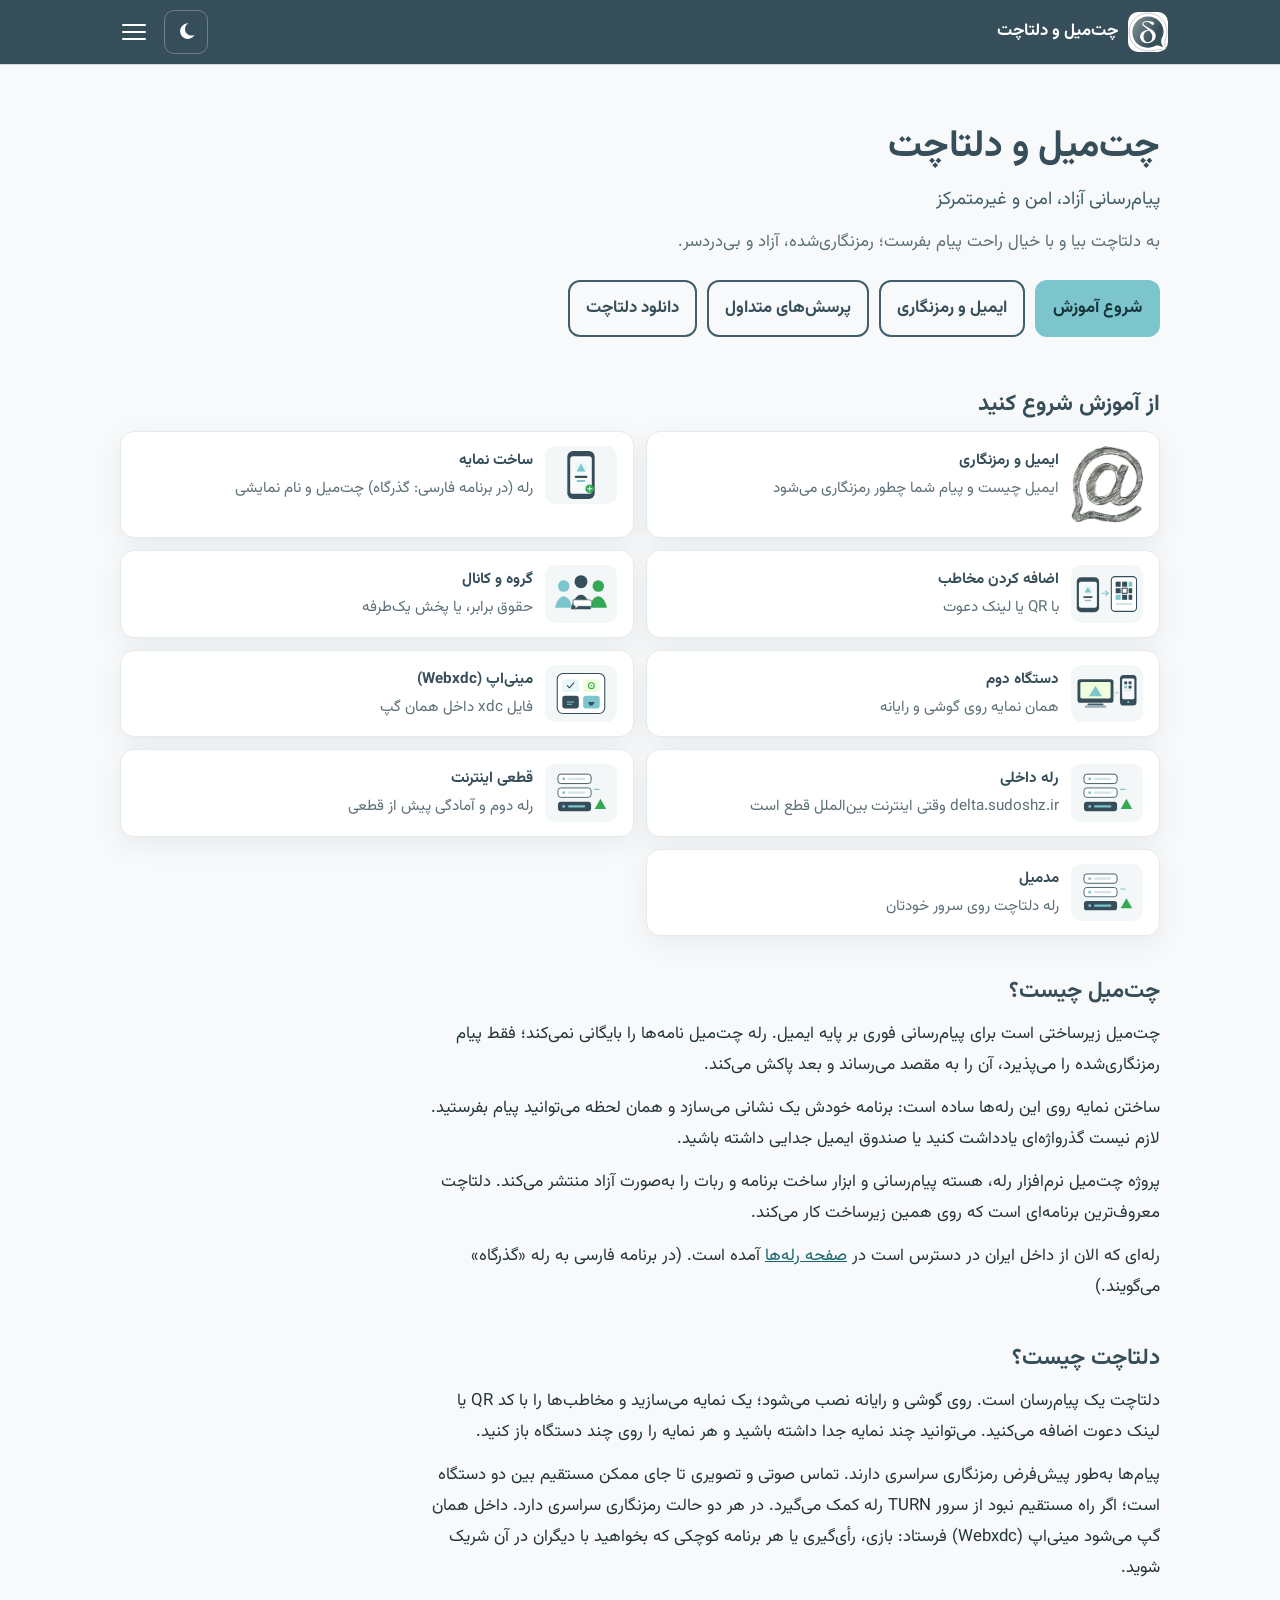
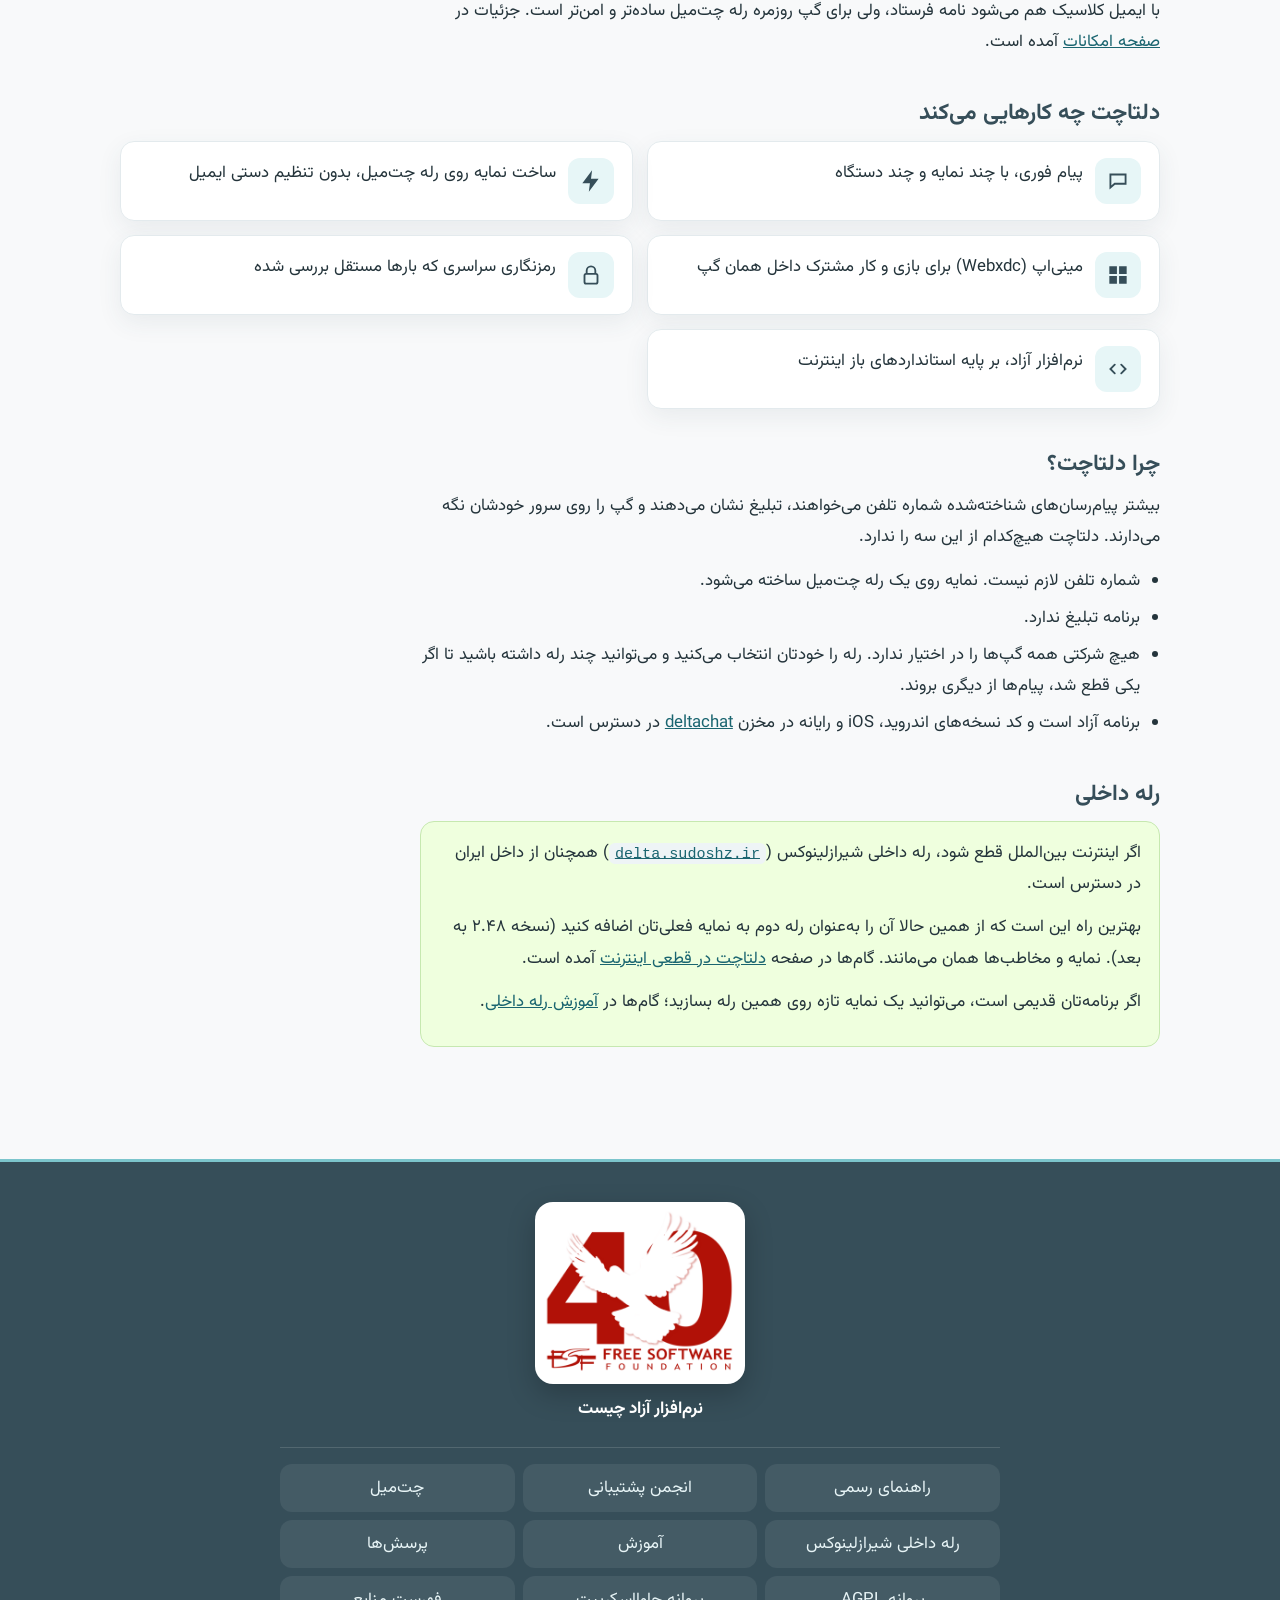
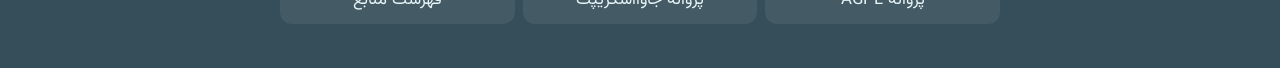
==== commit bd323eb1: "Improve SEO metadata, structured data, caching and image weight. Co-authored-by: Cursor <cursoragent" ====
--- a/index.html
+++ b/index.html
@@ -3,8 +3,8 @@
 <head>
   <meta charset="utf-8">
   <meta name="viewport" content="width=device-width, initial-scale=1">
-  <title>چت‌میل و دلتاچت | پیام‌رسانی آزاد و امن</title>
-  <meta name="description" content="معرفی چت‌میل و دلتاچت: پیام‌رسان آزاد با رمزنگاری سراسری، رله امن، مینی‌اپ (Webxdc) و رله داخلی delta.sudoshz.ir.">
+  <title>دلتاچت و چت‌میل | پیام‌رسان امن و آزاد، حتی در قطعی اینترنت</title>
+  <meta name="description" content="آموزش فارسی دلتا چت (Delta Chat) و چت‌میل: پیام‌رسان آزاد با رمزنگاری سراسری، دانلود مستقیم، رله داخل ایران برای قطعی اینترنت و راه‌اندازی مدمیل.">
   <meta name="robots" content="index, follow, max-image-preview:large, max-snippet:-1, max-video-preview:-1">
   <link rel="canonical" href="https://chatmaill.ir/">
   <link rel="alternate" hreflang="fa" href="https://chatmaill.ir/">
@@ -12,15 +12,17 @@
   <meta property="og:locale" content="fa_IR">
   <meta property="og:type" content="website">
   <meta property="og:site_name" content="چت‌میل و دلتاچت">
-  <meta property="og:title" content="چت‌میل و دلتاچت | پیام‌رسانی آزاد و امن">
-  <meta property="og:description" content="معرفی چت‌میل و دلتاچت: پیام‌رسان آزاد با رمزنگاری سراسری، رله امن، مینی‌اپ (Webxdc) و رله داخلی delta.sudoshz.ir.">
+  <meta property="og:title" content="دلتاچت و چت‌میل | پیام‌رسان امن و آزاد، حتی در قطعی اینترنت">
+  <meta property="og:description" content="آموزش فارسی دلتا چت (Delta Chat) و چت‌میل: پیام‌رسان آزاد با رمزنگاری سراسری، دانلود مستقیم، رله داخل ایران برای قطعی اینترنت و راه‌اندازی مدمیل.">
   <meta property="og:url" content="https://chatmaill.ir/">
-  <meta property="og:image" content="https://chatmaill.ir/assets/apple-touch-icon.png">
-  <meta property="og:image:alt" content="نشان دلتاچت">
-  <meta name="twitter:card" content="summary">
-  <meta name="twitter:title" content="چت‌میل و دلتاچت | پیام‌رسانی آزاد و امن">
-  <meta name="twitter:description" content="معرفی چت‌میل و دلتاچت: پیام‌رسان آزاد با رمزنگاری سراسری، رله امن، مینی‌اپ (Webxdc) و رله داخلی delta.sudoshz.ir.">
-  <meta name="twitter:image" content="https://chatmaill.ir/assets/apple-touch-icon.png">
+  <meta property="og:image" content="https://chatmaill.ir/assets/og/chatmaill-og.jpg">
+  <meta property="og:image:width" content="1200">
+  <meta property="og:image:height" content="630">
+  <meta property="og:image:alt" content="دلتاچت و چت‌میل، پیام‌رسان امن">
+    <meta name="twitter:card" content="summary_large_image">
+  <meta name="twitter:title" content="دلتاچت و چت‌میل | پیام‌رسان امن و آزاد، حتی در قطعی اینترنت">
+  <meta name="twitter:description" content="آموزش فارسی دلتا چت (Delta Chat) و چت‌میل: پیام‌رسان آزاد با رمزنگاری سراسری، دانلود مستقیم، رله داخل ایران برای قطعی اینترنت و راه‌اندازی مدمیل.">
+  <meta name="twitter:image" content="https://chatmaill.ir/assets/og/chatmaill-og.jpg">
   <link rel="sitemap" type="application/xml" title="نقشه سایت" href="sitemap.xml">
   <meta name="theme-color" content="#364e59" media="(prefers-color-scheme: light)">
   <meta name="theme-color" content="#0d1418" media="(prefers-color-scheme: dark)">
@@ -30,7 +32,7 @@
   <script src="js/site.js"></script>
   <link rel="stylesheet" href="css/style.css">
   <script type="application/ld+json">
-  {"@context":"https://schema.org","@graph":[{"@type":"WebSite","name":"چت‌میل و دلتاچت","inLanguage":"fa","description":"معرفی چت‌میل و دلتاچت: پیام‌رسان آزاد با رمزنگاری سراسری، رله امن، مینی‌اپ (Webxdc) و رله داخلی delta.sudoshz.ir."},{"@type":"WebPage","name":"چت‌میل و دلتاچت | پیام‌رسانی آزاد و امن","description":"معرفی چت‌میل و دلتاچت: پیام‌رسان آزاد با رمزنگاری سراسری، رله امن، مینی‌اپ (Webxdc) و رله داخلی delta.sudoshz.ir.","inLanguage":"fa","isPartOf":{"@type":"WebSite","name":"چت‌میل و دلتاچت"}}]}
+  {"@context":"https://schema.org","@graph":[{"@type":"Organization","@id":"https://chatmaill.ir/#org","name":"چت‌میل و دلتاچت","url":"https://chatmaill.ir/","logo":{"@type":"ImageObject","url":"https://chatmaill.ir/assets/apple-touch-icon.png"},"sameAs":["https://github.com/shirazlinux/chatmaill","https://delta.sudoshz.ir/"]},{"@type":"WebSite","@id":"https://chatmaill.ir/#website","name":"چت‌میل و دلتاچت","alternateName":["دلتا چت","Delta Chat فارسی"],"url":"https://chatmaill.ir/","inLanguage":"fa","publisher":{"@id":"https://chatmaill.ir/#org"}},{"@type":"CollectionPage","@id":"https://chatmaill.ir/#webpage","url":"https://chatmaill.ir/","name":"دلتاچت و چت‌میل | پیام‌رسان امن و آزاد، حتی در قطعی اینترنت","description":"آموزش فارسی دلتا چت (Delta Chat) و چت‌میل: پیام‌رسان آزاد با رمزنگاری سراسری، دانلود مستقیم، رله داخل ایران برای قطعی اینترنت و راه‌اندازی مدمیل.","inLanguage":"fa","isPartOf":{"@id":"https://chatmaill.ir/#website"},"primaryImageOfPage":{"@type":"ImageObject","url":"https://chatmaill.ir/assets/og/chatmaill-og.jpg"},"datePublished":"2026-10-14","dateModified":"2026-10-19"}]}
   </script>
 </head>
 <body>
@@ -83,39 +85,39 @@
       <h2>از آموزش شروع کنید</h2>
       <div class="path-grid">
         <a class="path-card reveal" href="how.html">
-          <img class="illu" src="assets/lesson/chatmail-drawn.jpg" width="72" height="72" alt="">
+          <img class="illu" src="assets/lesson/chatmail-drawn.jpg" width="72" height="72" alt="طرح دستی چت‌میل: حباب گفتگو با علامت @">
           <span><strong>ایمیل و رمزنگاری</strong> ایمیل چیست و پیام شما چطور رمزنگاری می‌شود</span>
         </a>
         <a class="path-card reveal" href="guides.html#profile">
-          <img class="illu" src="assets/illu-profile.svg" width="72" height="58" alt="">
+          <img decoding="async" loading="lazy" class="illu" src="assets/illu-profile.svg" width="72" height="58" alt="">
           <span><strong>ساخت نمایه</strong> رله (در برنامه فارسی: گذرگاه) چت‌میل و نام نمایشی</span>
         </a>
         <a class="path-card reveal" href="guides.html#contact">
-          <img class="illu" src="assets/illu-contact.svg" width="72" height="58" alt="">
+          <img decoding="async" loading="lazy" class="illu" src="assets/illu-contact.svg" width="72" height="58" alt="">
           <span><strong>اضافه کردن مخاطب</strong> با QR یا لینک دعوت</span>
         </a>
         <a class="path-card reveal" href="guides.html#group">
-          <img class="illu" src="assets/illu-group.svg" width="72" height="58" alt="">
+          <img decoding="async" loading="lazy" class="illu" src="assets/illu-group.svg" width="72" height="58" alt="">
           <span><strong>گروه و کانال</strong> حقوق برابر، یا پخش یک‌طرفه</span>
         </a>
         <a class="path-card reveal" href="guides.html#second">
-          <img class="illu" src="assets/illu-devices.svg" width="72" height="58" alt="">
+          <img decoding="async" loading="lazy" class="illu" src="assets/illu-devices.svg" width="72" height="58" alt="">
           <span><strong>دستگاه دوم</strong> همان نمایه روی گوشی و رایانه</span>
         </a>
         <a class="path-card reveal" href="guides.html#apps">
-          <img class="illu" src="assets/illu-apps.svg" width="72" height="58" alt="">
+          <img decoding="async" loading="lazy" class="illu" src="assets/illu-apps.svg" width="72" height="58" alt="">
           <span><strong>مینی‌اپ (Webxdc)</strong> فایل xdc داخل همان گپ</span>
         </a>
         <a class="path-card reveal" href="guides.html#local-server">
-          <img class="illu" src="assets/illu-relay.svg" width="72" height="58" alt="">
+          <img decoding="async" loading="lazy" class="illu" src="assets/illu-relay.svg" width="72" height="58" alt="">
           <span><strong>رله داخلی</strong> delta.sudoshz.ir وقتی اینترنت بین‌الملل قطع است</span>
         </a>
         <a class="path-card reveal" href="offline.html">
-          <img class="illu" src="assets/illu-relay.svg" width="72" height="58" alt="">
+          <img decoding="async" loading="lazy" class="illu" src="assets/illu-relay.svg" width="72" height="58" alt="">
           <span><strong>قطعی اینترنت</strong> رله دوم و آمادگی پیش از قطعی</span>
         </a>
         <a class="path-card reveal" href="madmail.html">
-          <img class="illu" src="assets/illu-relay.svg" width="72" height="58" alt="">
+          <img decoding="async" loading="lazy" class="illu" src="assets/illu-relay.svg" width="72" height="58" alt="">
           <span><strong>مدمیل</strong> رله دلتاچت روی سرور خودتان</span>
         </a>
       </div>
@@ -186,7 +188,7 @@
   <footer class="site-footer">
     <div class="footer-inner">
       <a class="fsf-mark" href="https://sudoshz.ir/what-is-free-software">
-        <img src="assets/fsf-logo.png" width="2588" height="2216" alt="">
+        <img decoding="async" loading="lazy" src="assets/fsf-logo.png" width="420" height="360" alt="نشان بنیاد نرم‌افزار آزاد">
         <span>نرم‌افزار آزاد چیست</span>
       </a>
       <nav aria-label="منابع رسمی">
